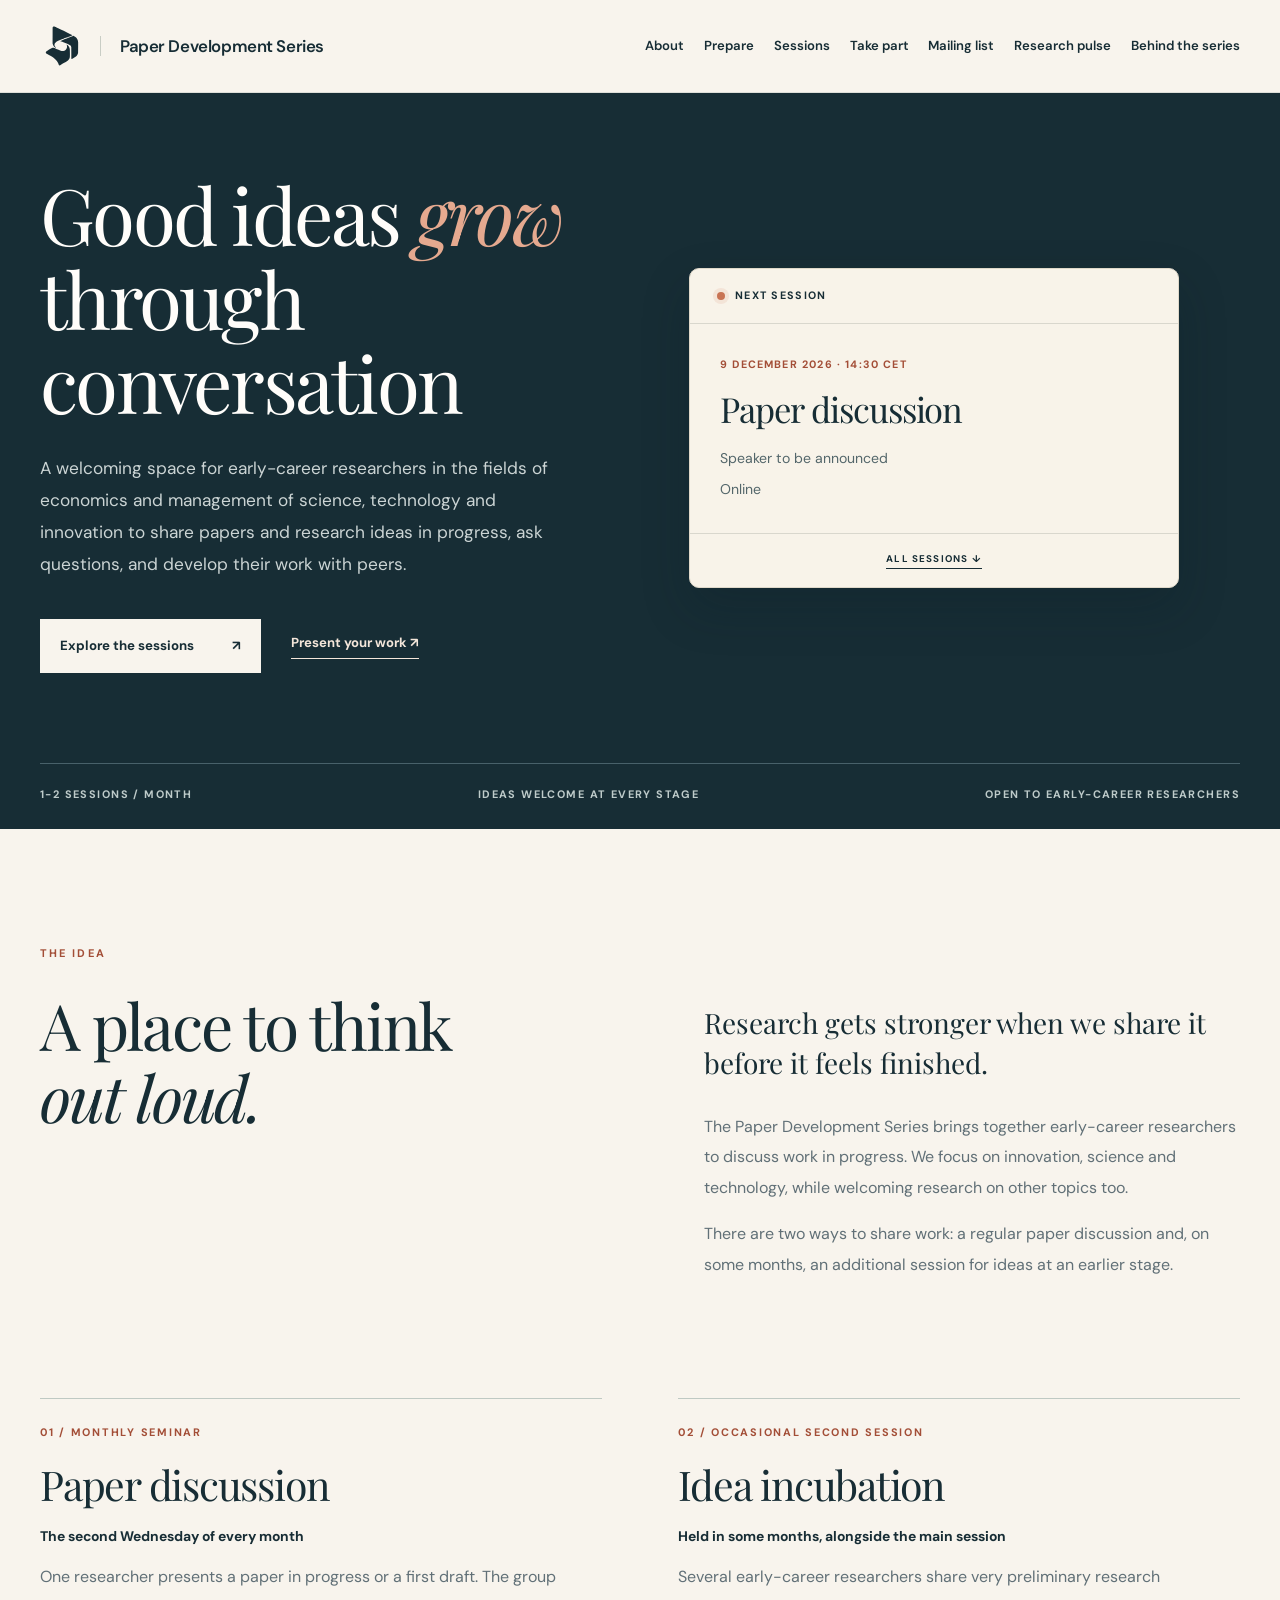
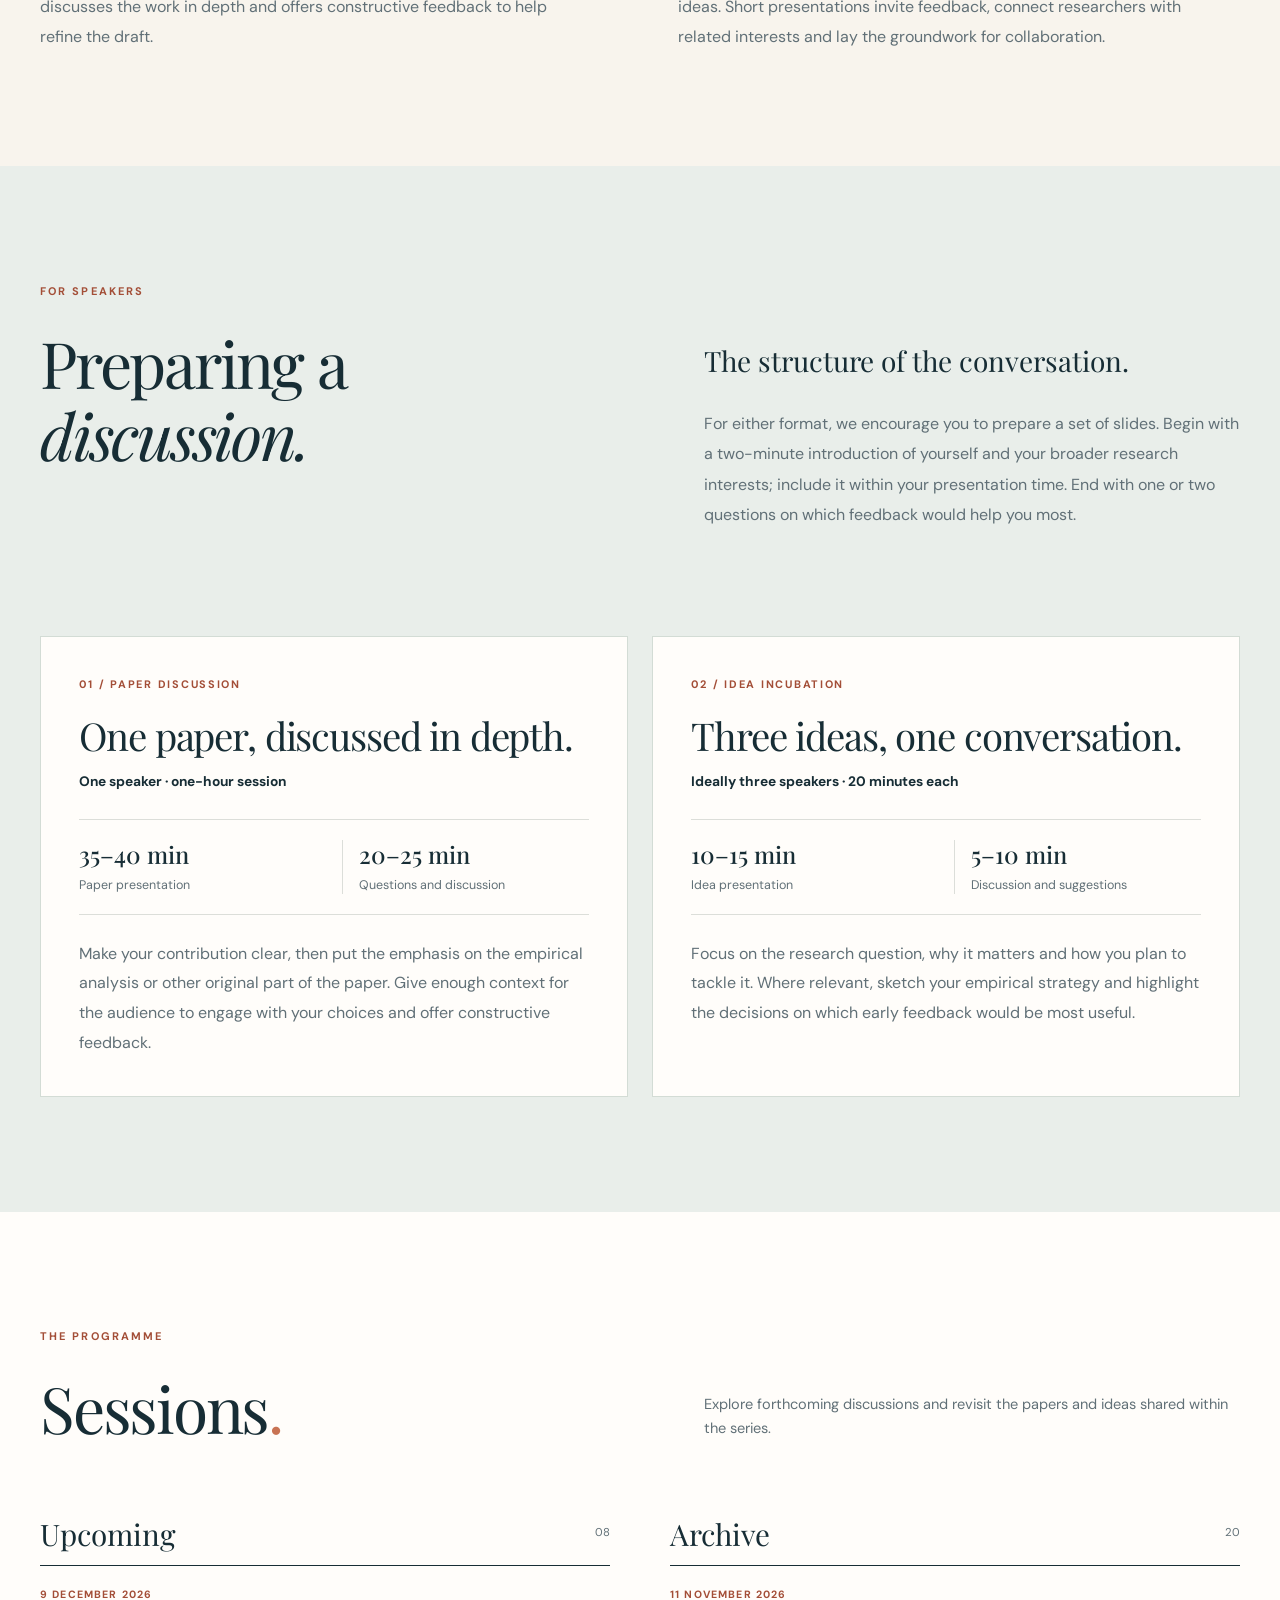
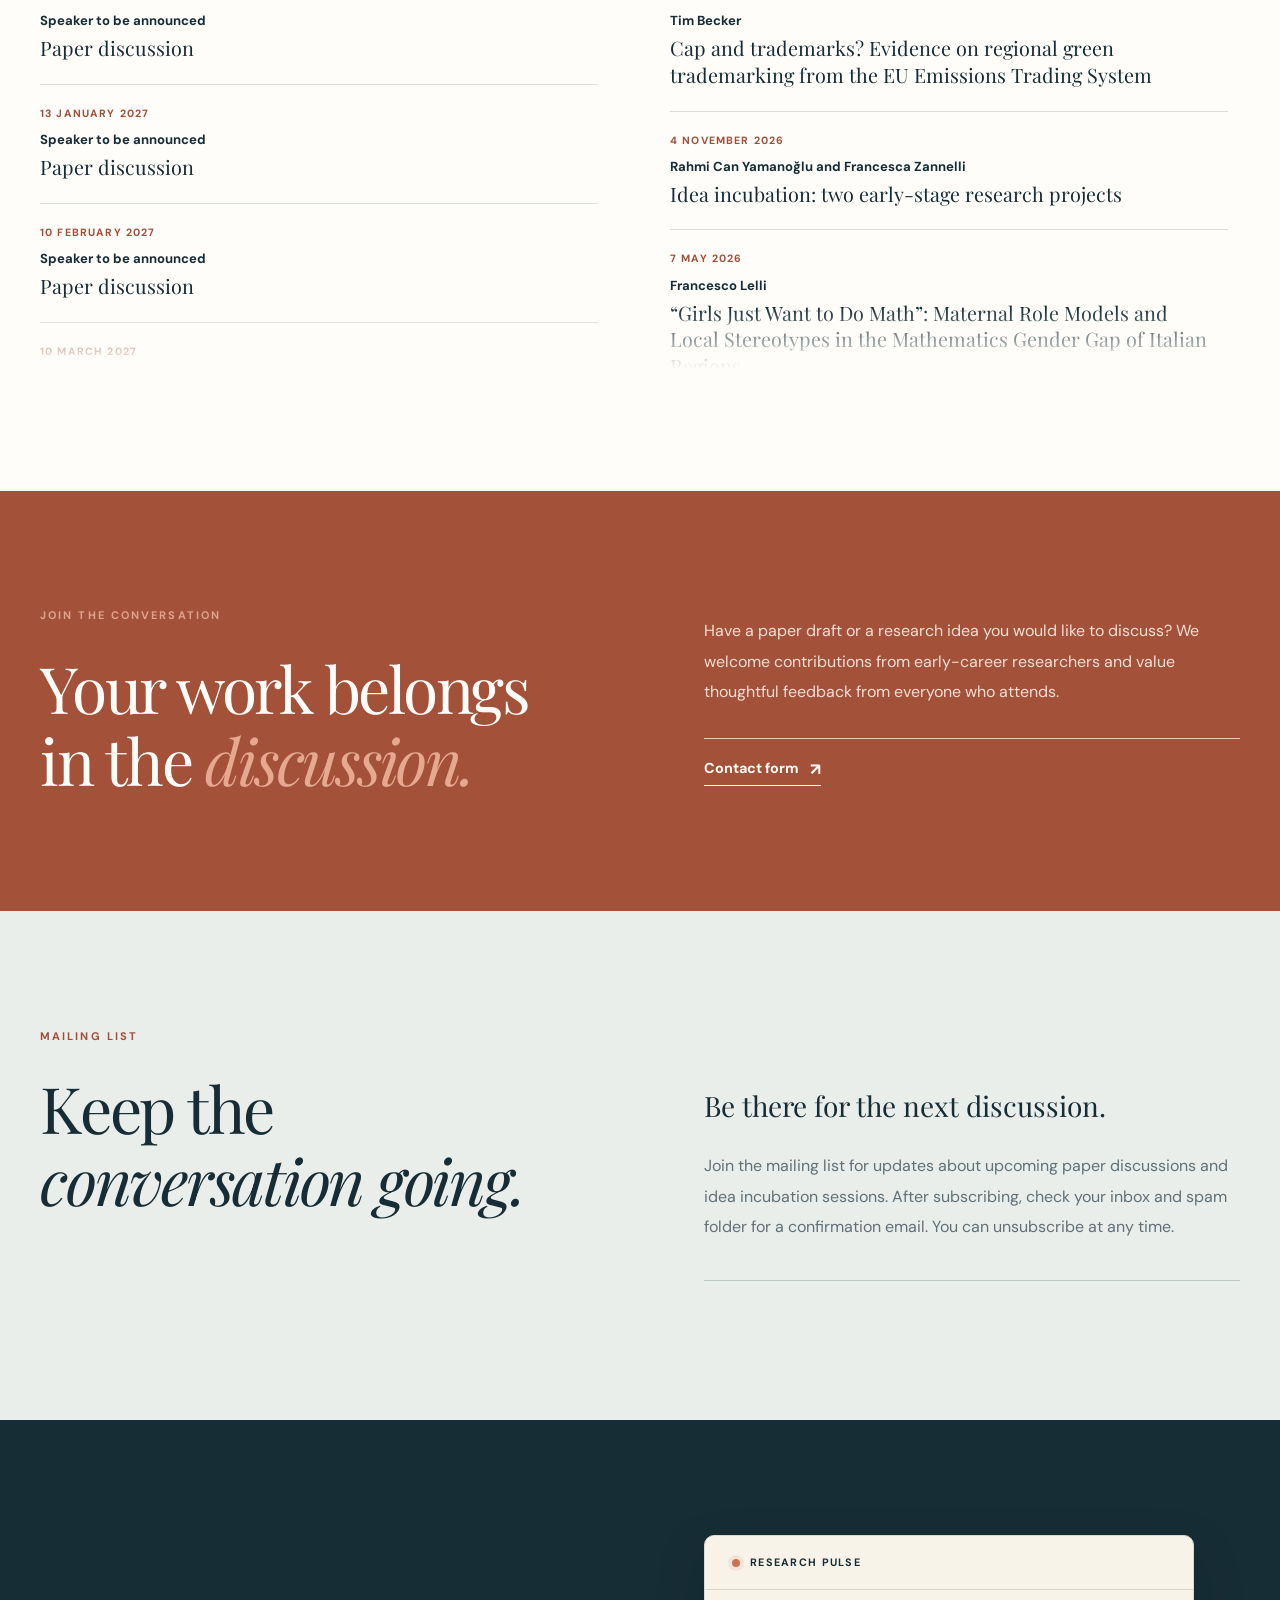
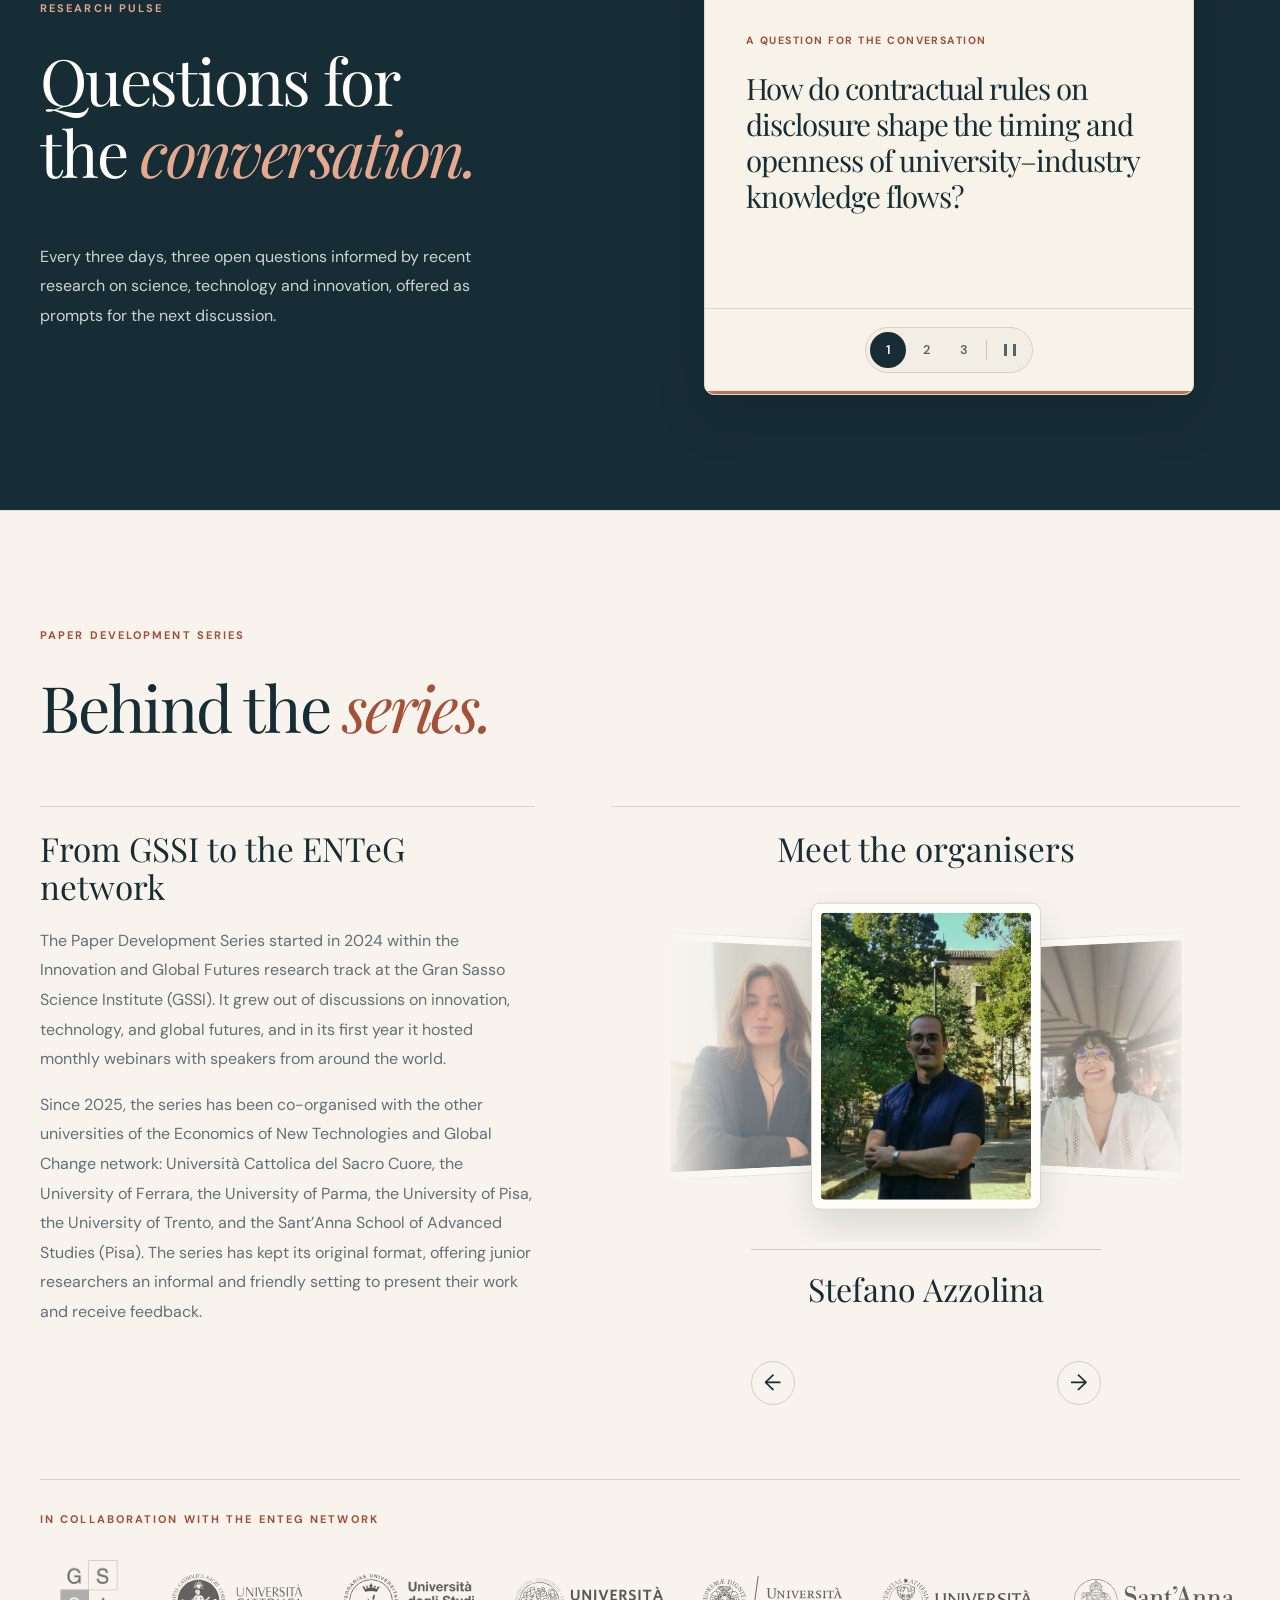
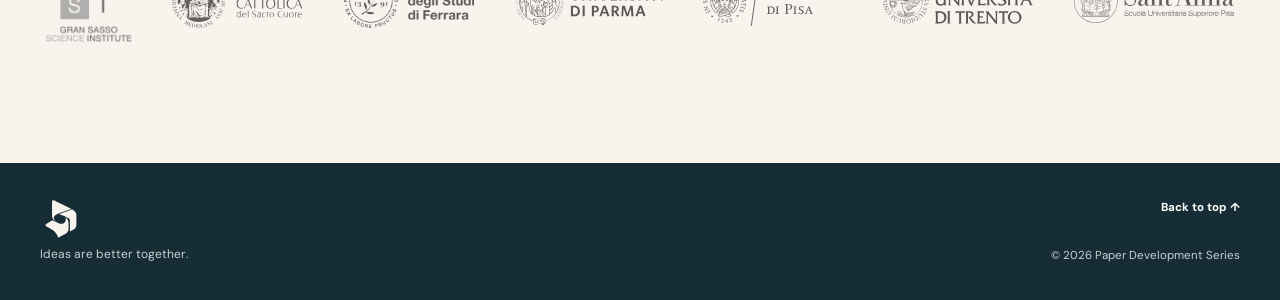
==== index.html @ 27409f14 "Balance the history and organisers columns" ====
<!doctype html>
<html lang="en">
  <head>
    <meta charset="utf-8">
    <meta name="viewport" content="width=device-width, initial-scale=1">
    <meta name="theme-color" content="#172d35">
    <meta name="description" content="Paper Development Series is a space for early-career researchers to share work in progress, exchange ideas, and develop their papers together.">
    <title>Paper Development Series</title>
    <link rel="icon" href="favicon.svg?v=3" type="image/svg+xml">
    <link rel="stylesheet" href="styles.css?v=34">
    <script>
      // Load edited session data fresh, then start the page after the DOM is ready.
      document.addEventListener('DOMContentLoaded', () => {
        const dataScript = document.createElement('script');
        dataScript.src = 'site-data.js?fresh=' + Date.now();
        dataScript.onload = () => {
          const appScript = document.createElement('script');
          appScript.src = 'script.js?v=27';
          document.body.append(appScript);
        };
        document.body.append(dataScript);
      });
    </script>
  </head>
  <body>
    <a class="skip-link" href="#main">Skip to content</a>
    <header class="site-header">
      <div class="shell header-inner">
        <a class="brand" href="#top" aria-label="Paper Development Series, home"><img class="brand-mark" src="brand-mark.svg" alt="" width="44" height="44"><span class="brand-name">Paper Development Series</span></a>
        <button class="menu-toggle" type="button" aria-controls="primary-nav" aria-expanded="false">Menu <span aria-hidden="true">☰</span></button>
        <nav id="primary-nav" class="nav" aria-label="Main navigation">
          <a href="#about">About</a><a href="#prepare">Prepare</a><a href="#sessions">Sessions</a><a href="#participate">Take part</a><a href="#mailing-list">Mailing list</a><a href="#research-pulse">Research pulse</a><a href="#behind-the-series">Behind the series</a>
        </nav>
      </div>
    </header>

    <main id="main">
      <section class="hero" id="top" aria-labelledby="hero-title">
        <div class="shell hero-grid">
          <div class="hero-copy">
            <h1 id="hero-title">Good ideas <em>grow</em> through conversation</h1>
            <p class="hero-lede">A welcoming space for early-career researchers in the fields of economics and management of science, technology and innovation to share papers and research ideas in progress, ask questions, and develop their work with peers.</p>
            <div class="hero-actions"><a class="button button-light" href="#sessions">Explore the sessions <span aria-hidden="true">↗</span></a><a class="text-link light-link" href="#participate">Present your work <span aria-hidden="true">↗</span></a></div>
          </div>
          <aside class="next-card" aria-labelledby="next-card-title">
            <div class="pulse-top"><span class="pulse-dot" aria-hidden="true"></span><span id="next-card-title">Next session</span></div>
            <div class="next-card-body" id="next-session" aria-live="polite"><div class="featured-content"><h3>Next session to be announced</h3><p>We are putting the programme together. Check back soon for the next discussion.</p></div></div>
            <div class="pulse-bottom"><a class="next-card-all" href="#sessions">All sessions <span aria-hidden="true">↓</span></a></div>
          </aside>
        </div>
        <div class="shell hero-foot"><span>1-2 sessions / month</span><span>Ideas welcome at every stage</span><span>Open to early-career researchers</span></div>
      </section>

      <section class="section about-section" id="about" aria-labelledby="about-title">
        <div class="shell">
          <div class="about-grid">
            <div>
              <p class="eyebrow">The idea</p>
              <h2 id="about-title">A place to think<br><em>out loud.</em></h2>
            </div>
            <div class="about-body">
              <p class="lead">Research gets stronger when we share it before it feels finished.</p>
              <p>The Paper Development Series brings together early-career researchers to discuss work in progress. We focus on innovation, science and technology, while welcoming research on other topics too.</p>
              <p>There are two ways to share work: a regular paper discussion and, on some months, an additional session for ideas at an earlier stage.</p>
            </div>
          </div>
          <div class="about-formats" aria-label="Session formats">
            <article class="about-format">
              <span class="about-format-label">01 / Monthly seminar</span>
              <h3>Paper discussion</h3>
              <p class="about-format-schedule">The second Wednesday of every month</p>
              <p>One researcher presents a paper in progress or a first draft. The group discusses the work in depth and offers constructive feedback to help refine the draft.</p>
            </article>
            <article class="about-format">
              <span class="about-format-label">02 / Occasional second session</span>
              <h3>Idea incubation</h3>
              <p class="about-format-schedule">Held in some months, alongside the main session</p>
              <p>Several early-career researchers share very preliminary research ideas. Short presentations invite feedback, connect researchers with related interests and lay the groundwork for collaboration.</p>
            </article>
          </div>
        </div>
      </section>

      <section class="section preparation-section" id="prepare" aria-labelledby="prepare-title">
        <div class="shell">
          <div class="preparation-intro">
            <div>
              <p class="eyebrow">For speakers</p>
              <h2 id="prepare-title">Preparing a<br><em>discussion.</em></h2>
            </div>
            <div class="preparation-copy">
              <p class="lead">The structure of the conversation.</p>
              <p>For either format, we encourage you to prepare a set of slides. Begin with a two-minute introduction of yourself and your broader research interests; include it within your presentation time. End with one or two questions on which feedback would help you most.</p>
            </div>
          </div>
          <div class="preparation-cards">
            <article class="preparation-card">
              <span class="preparation-card-label">01 / Paper discussion</span>
              <h3>One paper, discussed in depth.</h3>
              <p class="preparation-slot">One speaker · one-hour session</p>
              <div class="preparation-timing" aria-label="Paper discussion timing">
                <div><strong>35–40 min</strong><span>Paper presentation</span></div>
                <div><strong>20–25 min</strong><span>Questions and discussion</span></div>
              </div>
              <p>Make your contribution clear, then put the emphasis on the empirical analysis or other original part of the paper. Give enough context for the audience to engage with your choices and offer constructive feedback.</p>
            </article>
            <article class="preparation-card">
              <span class="preparation-card-label">02 / Idea incubation</span>
              <h3>Three ideas, one conversation.</h3>
              <p class="preparation-slot">Ideally three speakers · 20 minutes each</p>
              <div class="preparation-timing" aria-label="Idea incubation timing per speaker">
                <div><strong>10–15 min</strong><span>Idea presentation</span></div>
                <div><strong>5–10 min</strong><span>Discussion and suggestions</span></div>
              </div>
              <p>Focus on the research question, why it matters and how you plan to tackle it. Where relevant, sketch your empirical strategy and highlight the decisions on which early feedback would be most useful.</p>
            </article>
          </div>
        </div>
      </section>

      <section class="section sessions-section" id="sessions" aria-labelledby="sessions-title">
        <div class="shell"><div class="section-heading"><div><p class="eyebrow">The programme</p><h2 id="sessions-title">Sessions<span class="period">.</span></h2></div><p>Explore forthcoming discussions and revisit the papers and ideas shared within the series.</p></div>
          <div class="session-columns">
            <div class="upcoming-panel">
              <div class="list-heading"><h3>Upcoming</h3><span id="upcoming-count" class="count">00</span></div>
              <div class="archive-scroll is-at-end" id="upcoming-scroll"><div id="upcoming-list" class="archive-list"><p class="empty-state">Dates and speakers will appear here as they are confirmed.</p></div></div>
            </div>
            <div class="archive-panel">
              <div class="list-heading"><h3>Archive</h3><span id="past-count" class="count">00</span></div>
              <div class="archive-scroll is-at-end" id="archive-scroll">
                <div id="past-list" class="archive-list"><p class="empty-state">Past sessions will be collected here.</p></div>
              </div>
            </div>
          </div>
        </div>
        <dialog id="session-dialog" class="session-dialog" aria-labelledby="session-dialog-title">
          <div class="session-dialog-top"><span>Paper Development Series / Sessions</span><button id="session-dialog-close" type="button" class="session-dialog-close" aria-label="Close session details">Close <span aria-hidden="true">×</span></button></div>
          <div id="session-dialog-content" class="session-dialog-content"></div>
        </dialog>
      </section>

      <section class="section participate-section" id="participate" aria-labelledby="participate-title"><div class="shell participate-grid"><div><p class="eyebrow light">Join the conversation</p><h2 id="participate-title">Your work belongs<br>in the <em>discussion.</em></h2></div><div><p>Have a paper draft or a research idea you would like to discuss? We welcome contributions from early-career researchers and value thoughtful feedback from everyone who attends.</p><div class="participate-action"><button id="contact-form-open" class="contact-form-trigger" type="button" aria-haspopup="dialog" aria-controls="contact-dialog">Contact form <span aria-hidden="true">↗</span></button></div></div></div></section>

    <dialog id="contact-dialog" class="session-dialog contact-dialog" aria-labelledby="contact-dialog-title">
      <div class="session-dialog-top"><span>Paper Development Series / Get in touch</span><button id="contact-dialog-close" type="button" class="session-dialog-close" aria-label="Close contact form">Close <span aria-hidden="true">×</span></button></div>
      <div class="session-dialog-content">
        <p class="eyebrow">Join the conversation</p>
        <h3 id="contact-dialog-title" class="contact-dialog-title">Tell us about your work.</h3>
        <p class="contact-dialog-intro">Interested in presenting a paper, sharing an early idea, or asking a question? Send us a message.</p>
        <form id="contact-form" action="https://formsubmit.co/info@paperdevelopmentseries.org" method="POST">
          <input type="hidden" name="_subject" value="New Paper Development Series message">
          <input type="hidden" name="_next" value="https://fradalex.github.io/paper-development-series/thanks.html">
          <input type="hidden" name="_url" value="https://fradalex.github.io/paper-development-series/#participate">
          <div class="contact-honey" aria-hidden="true"><label for="contact-website">Leave this field empty</label><input id="contact-website" name="_honey" type="text" tabindex="-1" autocomplete="off"></div>
          <div class="contact-form-grid">
            <div class="contact-field"><label for="contact-name">Your name <span aria-hidden="true">*</span></label><input id="contact-name" name="name" type="text" autocomplete="name" maxlength="120" required></div>
            <div class="contact-field"><label for="contact-email">Your email <span aria-hidden="true">*</span></label><input id="contact-email" name="email" type="email" autocomplete="email" maxlength="254" required></div>
            <div class="contact-field"><label for="contact-affiliation">Affiliation <span class="field-optional">(optional)</span></label><input id="contact-affiliation" name="affiliation" type="text" autocomplete="organization" maxlength="160"></div>
            <div class="contact-field"><label for="contact-topic">I’m writing about <span aria-hidden="true">*</span></label><select id="contact-topic" name="topic" required><option value="" disabled selected>Choose a topic</option><option value="Paper discussion">Paper discussion</option><option value="Idea incubation">Idea incubation</option><option value="General enquiry">General enquiry</option></select></div>
            <div class="contact-field contact-field-wide"><label for="contact-title">Working title <span class="field-optional">(optional)</span></label><input id="contact-title" name="working_title" type="text" maxlength="220"></div>
            <div class="contact-field contact-field-wide"><label for="contact-message">Your message <span aria-hidden="true">*</span></label><textarea id="contact-message" name="message" rows="6" maxlength="6000" placeholder="Tell us what you are working on, what stage it is at, and what kind of feedback you would find useful." required></textarea></div>
          </div>
          <div class="contact-form-bottom"><button class="button contact-submit" type="submit">Send message <span aria-hidden="true">↗</span></button><p>Messages are delivered through <a href="https://formsubmit.co/" target="_blank" rel="noopener noreferrer">FormSubmit</a> to the organisers’ inbox.</p></div>
        </form>
      </div>
    </dialog>

      <section class="section mailing-section" id="mailing-list" aria-labelledby="mailing-title">
        <div class="shell mailing-grid">
          <div>
            <p class="eyebrow">Mailing list</p>
            <h2 id="mailing-title">Keep the<br><em>conversation going.</em></h2>
          </div>
          <div class="mailing-copy">
            <p class="lead">Be there for the next discussion.</p>
            <p>Join the mailing list for updates about upcoming paper discussions and idea incubation sessions. After subscribing, check your inbox and spam folder for a confirmation email. You can unsubscribe at any time.</p>
            <div id="mailing-signup" class="mailing-signup">
              <script>
                // Ask Kit for the current published form on each page load.
                (() => {
                  const formScript = document.createElement('script');
                  formScript.async = true;
                  formScript.dataset.uid = 'c3bc9d14d8';
                  formScript.src = 'https://paper-development-series-2.kit.com/c3bc9d14d8/index.js?fresh=' + Date.now();
                  document.currentScript.parentElement.appendChild(formScript);
                })();
              </script>
            </div>
          </div>
        </div>
      </section>

      <section class="section pulse-section" id="research-pulse" aria-labelledby="pulse-section-title">
        <div class="shell pulse-grid">
          <div>
            <p class="eyebrow light">Research pulse</p>
            <h2 id="pulse-section-title">Questions for<br>the <em>conversation.</em></h2>
            <p class="pulse-intro">Every three days, three open questions informed by recent research on science, technology and innovation, offered as prompts for the next discussion.</p>
          </div>
            <aside class="pulse" aria-labelledby="pulse-title">
            <div class="pulse-top"><span class="pulse-dot" aria-hidden="true"></span><span>Research pulse</span></div>
            <div class="pulse-body"><div id="pulse-page" class="pulse-page">
              <p class="pulse-kicker">A question for the conversation</p>
              <h2 id="pulse-title">What should we discuss next?</h2>
            </div></div>
            <div class="pulse-bottom"><div class="pulse-navigation"><div id="pulse-controls" class="pulse-controls" aria-label="Choose a question"></div><button id="pulse-pause" class="pulse-pause" type="button" aria-label="Pause automatic questions" aria-pressed="false" title="Pause automatic questions"><span class="pulse-pause-icon" aria-hidden="true"></span></button></div></div>
            <div class="pulse-progress" aria-hidden="true"><span id="pulse-progress-bar"></span></div>
          </aside>
        </div>
      </section>



      <section class="section behind-section" id="behind-the-series" aria-labelledby="behind-title">
        <div class="shell">
          <header class="behind-heading">
            <p class="eyebrow">Paper Development Series</p>
            <h2 id="behind-title">Behind the <em>series.</em></h2>
          </header>
          <div class="behind-grid">
            <div class="behind-story" id="history">
              <h3>From GSSI to the ENTeG network</h3>
              <p>The Paper Development Series started in 2024 within the Innovation and Global Futures research track at the Gran Sasso Science Institute (GSSI). It grew out of discussions on innovation, technology, and global futures, and in its first year it hosted monthly webinars with speakers from around the world.</p>
              <p>Since 2025, the series has been co-organised with the other universities of the Economics of New Technologies and Global Change network: Università Cattolica del Sacro Cuore, the University of Ferrara, the University of Parma, the University of Pisa, the University of Trento, and the Sant’Anna School of Advanced Studies (Pisa). The series has kept its original format, offering junior researchers an informal and friendly setting to present their work and receive feedback.</p>
            </div>
            <div class="behind-people" id="organisers">
              <h3>Meet the organisers</h3>
          <div class="organiser-carousel" aria-label="Meet the organisers">
            <div id="organiser-stage" class="organiser-stage" aria-hidden="true"></div>
            <div class="organiser-caption">
              <button id="organiser-name" class="organiser-name-button" type="button" aria-haspopup="dialog" aria-controls="organiser-dialog"></button>
            </div>
            <div class="organiser-controls">
              <button id="organiser-prev" class="organiser-arrow" type="button" aria-label="Previous organiser"><span aria-hidden="true">←</span></button>
              <button id="organiser-next" class="organiser-arrow" type="button" aria-label="Next organiser"><span aria-hidden="true">→</span></button>
            </div>
          </div>
            </div>
          </div>
        </div>
        <div class="shell partners" aria-labelledby="partners-title">
          <p class="eyebrow" id="partners-title">In collaboration with the ENTeG network</p>
          <ul class="partner-logos">
            <li><a href="https://www.gssi.it/" target="_blank" rel="noopener noreferrer" title="Gran Sasso Science Institute"><img src="logos/gssi.png" style="--h:81.5px" alt="Gran Sasso Science Institute" loading="lazy"></a></li>
            <li><a href="https://www.unicatt.it/" target="_blank" rel="noopener noreferrer" title="Università Cattolica del Sacro Cuore"><img src="logos/unicatt.svg" style="--h:53.4px" alt="Università Cattolica del Sacro Cuore" loading="lazy"></a></li>
            <li><a href="https://www.unife.it/" target="_blank" rel="noopener noreferrer" title="University of Ferrara"><img src="logos/unife.png" style="--h:53.9px" alt="University of Ferrara" loading="lazy"></a></li>
            <li><a href="https://www.unipr.it/" target="_blank" rel="noopener noreferrer" title="University of Parma"><img src="logos/unipr.svg" style="--h:47.2px" alt="University of Parma" loading="lazy"></a></li>
            <li><a href="https://www.unipi.it/" target="_blank" rel="noopener noreferrer" title="University of Pisa"><img src="logos/unipi.svg" style="--h:50.5px" alt="University of Pisa" loading="lazy"></a></li>
            <li><a href="https://www.unitn.it/" target="_blank" rel="noopener noreferrer" title="University of Trento"><img src="logos/unitn.svg" style="--h:46.6px" alt="University of Trento" loading="lazy"></a></li>
            <li><a href="https://www.santannapisa.it/" target="_blank" rel="noopener noreferrer" title="Sant’Anna School of Advanced Studies"><img src="logos/santanna.svg" style="--h:43.6px" alt="Sant’Anna School of Advanced Studies" loading="lazy"></a></li>
          </ul>
        </div>
        <dialog id="organiser-dialog" class="session-dialog organiser-dialog" aria-labelledby="organiser-dialog-title">
          <div class="session-dialog-top"><span>Paper Development Series / Organisers</span><button id="organiser-dialog-close" class="session-dialog-close" type="button" aria-label="Close organiser bio">Close <span aria-hidden="true">×</span></button></div>
          <div id="organiser-dialog-content" class="session-dialog-content organiser-dialog-content"></div>
        </dialog>
      </section>
    </main>
    <footer class="footer"><div class="shell footer-inner"><div><img class="footer-logo-mark" src="footer-mark.svg" alt="Paper Development Series" width="42" height="42"><p>Ideas are better together.</p></div><div><a href="#top">Back to top ↑</a><span>© <span id="year"></span> Paper Development Series</span></div></div></footer>
  </body>
</html>
---- styles.css ----
@import url('https://fonts.googleapis.com/css2?family=DM+Sans:wght@400;500;600;700&family=Playfair+Display:ital,wght@0,400;0,500;0,600;1,400;1,500&display=swap');
:root{--ink:#172d35;--muted:#617077;--cream:#f8f4ed;--paper:#fffdfa;--line:#dcded9;--accent:#c87353;--serif:'Playfair Display',Georgia,serif;--sans:'DM Sans',Arial,sans-serif}
*{box-sizing:border-box}html{scroll-behavior:smooth}body{margin:0;background:var(--cream);color:var(--ink);font-family:var(--sans);font-size:16px;line-height:1.65}a{color:inherit}button{font:inherit}h1,h2,h3,h4,p{margin-top:0}h1,h2,h3,h4{line-height:1.13}h1,h2{font-family:var(--serif);font-weight:400;letter-spacing:-.035em}h2{font-size:clamp(2.9rem,5vw,5rem)}em{font-weight:400}.shell{width:min(100% - 64px,1200px);margin-inline:auto}.section{padding:clamp(80px,9vw,136px) 0}.eyebrow{text-transform:uppercase;letter-spacing:.19em;font-weight:700;font-size:.69rem;color:#a34e37;margin-bottom:27px}.eyebrow.light{color:#e0a38b}.period{color:var(--accent)}.skip-link{position:absolute;top:-100px;left:16px;padding:10px 15px;background:white;z-index:20}.skip-link:focus{top:12px}:focus-visible{outline:3px solid var(--accent);outline-offset:4px}
.site-header{position:relative;z-index:10;background:var(--cream);border-bottom:1px solid #dedfd9}.header-inner{height:92px;display:flex;align-items:center;justify-content:space-between}.brand{display:flex;align-items:center;gap:16px;text-decoration:none}.brand-mark{font-family:var(--serif);font-size:1.45rem;letter-spacing:-.08em;white-space:nowrap}.brand-mark span{color:var(--accent)}.brand-name{font-size:.72rem;text-transform:uppercase;line-height:1.25;letter-spacing:.09em;font-weight:700;border-left:1px solid #c4cdc9;padding-left:16px}.nav{display:flex;align-items:center;gap:36px}.nav a{text-decoration:none;font-size:.82rem;font-weight:600;transition:color .2s}.nav a:hover,.footer a:hover{color:var(--accent)}.menu-toggle{display:none}
.hero{background:var(--ink);color:var(--paper);overflow:hidden}.hero-grid{display:grid;grid-template-columns:minmax(0,1.05fr) minmax(360px,.95fr);align-items:center;gap:40px;min-height:650px}.hero-copy{padding:80px 0 90px;position:relative;z-index:2}h1{font-size:clamp(3.65rem,6.1vw,6.7rem);line-height:1.075;max-width:760px;margin-bottom:28px}h1 em,.participate-section em{color:#e5a98f}.hero-lede{font-size:1.08rem;color:#cbd4d4;max-width:540px;line-height:1.85}.hero-actions{display:flex;align-items:center;flex-wrap:wrap;gap:30px;margin-top:38px}.button{display:inline-flex;align-items:center;justify-content:space-between;gap:38px;padding:15px 20px;text-decoration:none;font-size:.83rem;font-weight:700;min-height:54px;transition:transform .2s,background .2s}.button:hover{transform:translateY(-3px)}.button-light{background:var(--cream);color:var(--ink)}.button-light:hover{background:#fff}.text-link{font-size:.82rem;font-weight:700;text-decoration:none;border-bottom:1px solid currentColor;padding-bottom:4px}.light-link{color:#f4e6da}.hero-art{height:540px;position:relative;display:grid;place-items:center}.paper{position:absolute;background:#f6f0e6;box-shadow:0 24px 80px #081b2380}.paper-back{height:380px;width:310px;transform:translate(62px,10px) rotate(12deg);background:#c57e60;padding:42px}.paper-back span{display:block;height:1px;background:#f9d1bb90;margin-bottom:33px}.paper-front{height:418px;width:330px;transform:translate(-22px,-4px) rotate(-8deg);padding:38px 36px;color:var(--ink);display:flex;flex-direction:column}.paper-kicker{font-size:.53rem;letter-spacing:.17em;font-weight:700;color:var(--accent)}.paper-title{font-family:var(--serif);font-size:2.6rem;line-height:1.12;letter-spacing:-.045em;margin-top:57px}.paper-rule{height:2px;background:var(--accent);width:58px;margin-top:30px}.paper-lines{margin-top:32px}.paper-lines span{display:block;height:1px;background:#bfc8c4;margin:15px 0}.paper-lines span:nth-child(2){width:85%}.paper-lines span:nth-child(3){width:60%}.paper-seal{margin-top:auto;font-size:.7rem;letter-spacing:.1em;font-weight:700;display:flex;justify-content:space-between}.paper-seal span{font-size:1.2rem}.orbit{border:1px solid #557078;position:absolute;border-radius:50%;pointer-events:none}.orbit-one{width:470px;height:470px}.orbit-two{width:590px;height:590px;opacity:.4}.hero-foot{border-top:1px solid #48616a;display:flex;justify-content:space-between;gap:20px;padding:22px 0 25px;color:#becbca;font-size:.68rem;font-weight:700;text-transform:uppercase;letter-spacing:.13em}
.about-section{background:var(--cream)}.about-grid,.organisers-grid{display:grid;grid-template-columns:1fr 1fr;gap:clamp(55px,10vw,150px)}.about-grid h2,.organisers-grid h2{margin-bottom:0}.about-body{padding-top:59px}.about-body>p:not(.lead),.organisers-grid>div:last-child>p{max-width:590px;color:var(--muted);line-height:1.9}.lead{font-family:var(--serif);font-size:1.75rem;line-height:1.45;max-width:590px}.about-formats{display:grid;grid-template-columns:repeat(2,minmax(0,1fr));gap:clamp(30px,6vw,80px);margin-top:clamp(68px,8vw,110px)}.about-format{border-top:1px solid #bfc9c3;padding-top:25px}.about-format-label{display:block;color:#a34e37;text-transform:uppercase;letter-spacing:.16em;font-size:.68rem;font-weight:700}.about-format h3{font-family:var(--serif);font-size:clamp(2rem,3.2vw,2.75rem);font-weight:400;line-height:1.2;letter-spacing:-.03em;margin:18px 0 16px}.about-format-schedule{font-size:.87rem;font-weight:700;margin-bottom:14px}.about-format>p:last-child{color:var(--muted);line-height:1.85;max-width:520px;margin-bottom:0}
.preparation-section{background:#e9eeea}.preparation-intro{display:grid;grid-template-columns:1fr 1fr;gap:clamp(55px,10vw,150px)}.preparation-intro h2{margin-bottom:0}.preparation-copy{padding-top:59px}.preparation-copy>p:not(.lead){max-width:590px;color:var(--muted);line-height:1.9}.preparation-cards{display:grid;grid-template-columns:repeat(2,minmax(0,1fr));gap:24px;margin-top:clamp(58px,7vw,96px)}.preparation-card{background:var(--paper);border:1px solid #d3dcd5;padding:clamp(26px,3vw,40px)}.preparation-card-label{display:block;color:#a34e37;text-transform:uppercase;letter-spacing:.16em;font-size:.68rem;font-weight:700}.preparation-card h3{font-family:var(--serif);font-size:clamp(1.9rem,3vw,2.6rem);font-weight:400;line-height:1.2;letter-spacing:-.03em;margin:18px 0 12px}.preparation-slot{font-size:.86rem;font-weight:700;margin-bottom:0}.preparation-timing{display:grid;grid-template-columns:repeat(2,minmax(0,1fr));gap:16px;margin:27px 0 24px;padding:20px 0;border-top:1px solid var(--line);border-bottom:1px solid var(--line)}.preparation-timing>div+div{border-left:1px solid var(--line);padding-left:16px}.preparation-timing strong{display:block;font-family:var(--serif);font-size:1.48rem;font-weight:500;line-height:1.2;margin-bottom:7px}.preparation-timing span{display:block;color:var(--muted);font-size:.78rem;line-height:1.45}.preparation-card>p:last-child{color:var(--muted);line-height:1.85;margin-bottom:0}
@media(max-width:900px){.preparation-intro{gap:50px}.preparation-cards{gap:16px}.preparation-card{padding:26px}}
@media(max-width:680px){.preparation-intro,.preparation-cards{grid-template-columns:1fr}.preparation-intro{gap:25px}.preparation-copy{padding-top:0}.preparation-cards{gap:22px;margin-top:55px}}
.sessions-section{background:var(--paper)}.section-heading{display:grid;grid-template-columns:1fr 1fr;align-items:end;gap:clamp(55px,10vw,150px);margin-bottom:48px}.section-heading h2{margin:0}.section-heading>p{color:var(--muted);max-width:590px;font-size:.91rem;margin-bottom:4px}.featured{display:grid;grid-template-columns:220px 1fr;gap:35px;background:#e6ecea;padding:36px 42px;min-height:190px;align-items:center;border-left:4px solid var(--accent)}.featured-label{text-transform:uppercase;letter-spacing:.15em;font-size:.67rem;font-weight:700;align-self:start;margin-top:8px}.live-dot{display:inline-block;width:7px;height:7px;background:var(--accent);border-radius:50%;margin-right:10px}.featured h3{font-family:var(--serif);font-size:clamp(1.8rem,3vw,2.65rem);font-weight:400;letter-spacing:-.025em;margin:0 0 10px}.featured p{color:#56696c;font-size:.87rem;margin:0}.featured .featured-date{color:#a34e37;text-transform:uppercase;letter-spacing:.11em;font-weight:700;font-size:.67rem;margin-bottom:12px}.featured .featured-location{margin-top:6px}.featured-link{display:inline-block;margin-top:16px;font-size:.8rem;font-weight:700}.session-columns{display:grid;grid-template-columns:repeat(2,minmax(0,1fr));gap:60px;margin-top:72px}.list-heading{display:flex;align-items:center;justify-content:space-between;border-bottom:1px solid var(--ink);padding-bottom:15px}.list-heading h3{font-family:var(--serif);font-size:1.85rem;font-weight:400;margin:0}.count{font-size:.71rem;color:var(--muted)}.empty-state{padding:32px 0;color:var(--muted);font-size:.86rem}.session-card{padding:25px 0;border-bottom:1px solid var(--line)}.session-date{text-transform:uppercase;letter-spacing:.1em;font-size:.68rem;font-weight:700;color:#a34e37}.session-time{margin-left:12px;color:var(--muted)}.session-body h4{font-family:var(--serif);font-size:1.5rem;font-weight:400;margin:10px 0 6px}.session-speaker{font-size:.81rem;font-weight:700;margin-bottom:8px}.session-description,.session-location{font-size:.81rem;color:var(--muted);margin-bottom:8px}.session-link{font-size:.78rem;font-weight:700;text-decoration:none;border-bottom:1px solid;margin-top:8px;display:inline-block}
.archive-panel,.upcoming-panel{min-width:0}.archive-panel,.upcoming-panel{width:100%}.archive-scroll{position:relative}.archive-scroll::after{content:"";position:absolute;left:0;right:0;bottom:0;height:68px;pointer-events:none;background:linear-gradient(to bottom,transparent,var(--paper) 90%);transition:opacity .2s}.archive-scroll.is-at-end::after{opacity:0}.archive-list{max-height:410px;overflow-y:auto;overscroll-behavior:contain;scrollbar-width:thin;scrollbar-color:#b9c6c0 transparent;padding-right:12px}.archive-row{display:block;width:100%;padding:20px 8px 22px 0;border:0;border-bottom:1px solid var(--line);background:transparent;color:var(--ink);text-align:left;cursor:pointer;transition:background .2s}.archive-row:hover{background:#f7f3eb}.archive-row:focus-visible{outline:2px solid var(--accent);outline-offset:-2px}.archive-row-date{display:block;text-transform:uppercase;letter-spacing:.11em;font-size:.66rem;font-weight:700;color:#a34e37;margin-bottom:7px}.archive-row-speaker{display:block;font-size:.82rem;font-weight:700;margin-bottom:3px}.archive-row-title{display:block;font-family:var(--serif);font-size:1.24rem;line-height:1.35;overflow-wrap:anywhere}
.session-dialog{width:min(720px,calc(100% - 30px));max-height:min(88vh,900px);padding:0;overflow-y:auto;border:1px solid #d4ddd5;border-radius:6px;background:var(--paper);color:var(--ink);box-shadow:0 30px 90px #081b2380}.session-dialog::backdrop{background:#142c34b8;backdrop-filter:blur(3px)}.session-dialog-top{position:sticky;top:0;z-index:2;display:flex;align-items:center;justify-content:space-between;gap:20px;padding:16px clamp(24px,5vw,50px);border-bottom:1px solid var(--line);background:var(--paper);color:#617077;font-size:.64rem;font-weight:700;letter-spacing:.12em;text-transform:uppercase}.session-dialog-close{border:0;background:transparent;color:var(--ink);font:inherit;font-size:.72rem;font-weight:700;letter-spacing:.02em;text-transform:none;cursor:pointer;white-space:nowrap}.session-dialog-close span{font-size:1.45rem;font-weight:400;vertical-align:middle;margin-left:5px}.session-dialog-close:hover{color:#a34e37}.session-dialog-content{padding:clamp(28px,5vw,52px)}.session-dialog-date{color:#a34e37;font-size:.7rem;font-weight:700;letter-spacing:.12em;text-transform:uppercase;margin-bottom:17px}.session-dialog-title{font-family:var(--serif);font-size:clamp(2rem,3.5vw,2.75rem);font-weight:400;line-height:1.25;letter-spacing:-.03em;margin-bottom:22px}.session-dialog-speaker{font-size:.94rem;font-weight:700;margin-bottom:2px}.session-dialog-affiliation,.session-dialog-coauthors{color:var(--muted);font-size:.85rem;line-height:1.65;margin-bottom:6px}.session-dialog-subheading{font-size:.7rem;text-transform:uppercase;letter-spacing:.15em;color:#a34e37;margin:32px 0 12px}.session-dialog-abstract{color:#45585d;line-height:1.85;font-size:.92rem;white-space:pre-line}.session-dialog-location{font-size:.82rem;color:var(--muted);margin-top:18px}
@media(max-width:680px){.archive-list{max-height:360px}.session-dialog-top{padding:14px 24px}.session-dialog-title{font-size:1.9rem}}
.participate-section{background:#a35139;color:var(--paper)}.participate-grid{display:grid;grid-template-columns:1fr 1fr;gap:clamp(55px,10vw,150px);align-items:center}.participate-grid h2{margin-bottom:0}.participate-grid>div:last-child p{line-height:1.9;color:#f5dfd4}.participate-action{margin-top:30px;border-top:1px solid #eccab9}.organisers-section{background:var(--cream);min-height:calc(100vh - 120px)}.organisers-grid>div:last-child{padding-top:58px}.organiser-list{display:flex;flex-wrap:wrap;gap:10px;margin-top:24px}.organiser-name{border:1px solid #bac7c2;padding:9px 14px;font-size:.78rem}.contact-link{display:inline-block;margin-top:24px;font-size:.84rem;font-weight:700;text-decoration:none;border-bottom:1px solid}.footer{background:var(--ink);color:#c7d2d1;padding:35px 0}.footer-inner,.footer-inner>div:last-child{display:flex;justify-content:space-between;gap:20px}.footer-inner>div:last-child{align-items:end;flex-direction:column;font-size:.72rem}.footer-logo{color:#fff;font-family:var(--serif);font-size:1.4rem}.footer p{margin:5px 0 0;font-size:.75rem}.footer a{text-decoration:none;color:#fff;font-weight:700}
@media(max-width:900px){.shell{width:min(100% - 40px,1200px)}.hero-grid{grid-template-columns:1fr .65fr;min-height:570px;gap:5px}.hero-art{transform:scale(.72);transform-origin:center}.hero-foot span:last-child{display:none}.about-grid,.organisers-grid{gap:50px}.session-columns{gap:36px}.participate-grid{gap:45px}}
@media(max-width:680px){.header-inner{height:74px}.brand-mark{font-size:1.25rem}.brand-name{font-size:.61rem}.menu-toggle{display:flex;align-items:center;gap:10px;background:none;border:0;padding:10px 0;font-size:.78rem;font-weight:700;color:var(--ink);cursor:pointer}.menu-toggle span{font-size:1.15rem}.nav{display:none;position:absolute;top:74px;left:0;right:0;background:var(--cream);border-bottom:1px solid var(--line);padding:15px 20px 25px;flex-direction:column;align-items:stretch;gap:0}.nav.is-open{display:flex}.nav a{padding:11px 0}.hero-grid{display:block;min-height:0}.hero-copy{padding:75px 0 35px}h1{font-size:clamp(3.25rem,11vw,5rem)}.hero-lede{font-size:.98rem}.hero-art{height:330px;transform:scale(.64);transform-origin:center top;margin-bottom:-70px}.hero-foot{font-size:.56rem;padding:17px 0;line-height:1.5}.hero-foot span:last-child{display:none}.about-grid,.organisers-grid,.participate-grid,.session-columns{grid-template-columns:1fr;gap:25px}.about-body,.organisers-grid>div:last-child{padding-top:0}.section-heading{display:block}.section-heading>p{margin:16px 0 0}.featured{grid-template-columns:1fr;padding:26px;gap:12px}.featured-label{margin:0}.session-columns{margin-top:50px;gap:35px}.organisers-grid h2,.participate-grid h2{max-width:600px}.footer-inner{align-items:start}.footer-inner>div:last-child{text-align:right}.section{padding:78px 0}}
@media(max-width:390px){.shell{width:min(100% - 32px,1200px)}.hero-actions{gap:18px}.hero-art{transform:scale(.55);margin-bottom:-100px}h1{font-size:3rem}}
@media(prefers-reduced-motion:reduce){html{scroll-behavior:auto}.button,.nav a{transition:none}}

/* Single-line header identity. */
.brand-mark{display:block;width:44px;height:44px;flex:none}
.brand-name{font-family:var(--sans);font-size:1.05rem;font-weight:600;line-height:1.25;letter-spacing:-.025em;text-transform:none;white-space:nowrap;border-left:1px solid #c9cdc5;padding-left:19px}
@media(max-width:1000px){
  .menu-toggle{display:flex;align-items:center;gap:10px;background:none;border:0;padding:10px 0;font-size:.78rem;font-weight:700;color:var(--ink);cursor:pointer}
  .nav{display:none;position:absolute;top:92px;left:0;right:0;background:var(--cream);border-bottom:1px solid var(--line);padding:15px 20px 25px;flex-direction:column;align-items:stretch;gap:0}
  .nav.is-open{display:flex}
  .nav a{padding:11px 0}
}
@media(max-width:680px){
  .brand{gap:12px}
  .brand-mark{width:38px;height:38px}
  .brand-name{font-size:.96rem;padding-left:13px}
  .nav{top:74px}
}
@media(max-width:390px){
  .brand{gap:8px}
  .brand-mark{width:30px;height:30px}
  .brand-name{font-size:.82rem;letter-spacing:-.035em;padding-left:9px}
  .menu-toggle{gap:4px;font-size:.68rem}
}
@media(max-width:350px){.menu-toggle{font-size:0;gap:0}.menu-toggle span{font-size:1.25rem}}

/* Footer emblem matches the header symbol. */
.footer-logo-mark{display:block;width:42px;height:42px}
@media(max-width:680px){.footer-inner{flex-direction:column;gap:26px}.footer-inner>div:last-child{align-items:start;text-align:left}}

/* A live editorial card generated once per week, with linked research behind each prompt. */
.pulse{width:100%;max-width:490px;margin:55px auto 55px 0;background:#f8f3e9;color:var(--ink);border:1px solid #dfd8c9;box-shadow:0 20px 48px #081b2338;min-height:425px;display:flex;flex-direction:column;border-radius:10px;overflow:hidden}
.pulse-top,.pulse-bottom{display:flex;align-items:center;gap:10px;padding:18px 27px;font-size:.67rem;text-transform:uppercase;letter-spacing:.12em;font-weight:700}
.pulse-top{border-bottom:1px solid #d9d7cd}
.pulse-dot{width:8px;height:8px;border-radius:50%;background:var(--accent);box-shadow:0 0 0 4px #c873531f}
.pulse-body{padding:31px 30px 24px;flex:1}.pulse-kicker{color:#9d503b;font-size:.66rem;text-transform:uppercase;letter-spacing:.14em;font-weight:700;margin-bottom:20px}
.pulse h2{font-size:clamp(1.75rem,2.6vw,2.65rem);line-height:1.2;margin-bottom:16px;letter-spacing:-.035em}.pulse-context{font-size:.85rem;color:#53666a;line-height:1.7;margin-bottom:20px}
.pulse-sources{display:flex;flex-wrap:wrap;gap:9px}.pulse-sources a{font-size:.68rem;font-weight:700;color:#984b34;text-decoration:none;border-bottom:1px solid currentColor}.pulse-sources a:hover{text-decoration:underline}
.pulse-bottom{border-top:1px solid #d9d7cd;justify-content:center;margin-top:auto;color:#53666a;font-size:.61rem;line-height:1.4}.pulse-controls{display:flex;gap:2px}.pulse-controls button{display:grid;place-items:center;background:transparent;border:0;border-radius:50%;color:#53666a;width:36px;height:36px;cursor:pointer;font-family:inherit;font-size:.79rem;font-weight:600;transition:background .2s,color .2s}.pulse-controls button[aria-pressed="true"]{background:var(--ink);color:#fff}.pulse-controls button:hover:not([aria-pressed="true"]){background:#e8e1d3;color:var(--ink)}.pulse-controls button:focus-visible,.pulse-pause:focus-visible{outline:2px solid var(--accent);outline-offset:2px}
@media(max-width:900px){.hero-grid{grid-template-columns:minmax(0,1fr) minmax(320px,.85fr);gap:25px}.pulse{margin-right:20px}}
@media(max-width:680px){.pulse{margin:10px 14px 65px 0;max-width:calc(100% - 18px);min-height:360px}.pulse-body{padding:26px 22px}.pulse-top,.pulse-bottom{padding:16px 22px}.pulse h2{font-size:2.15rem}}

/* Two overlapping question sheets crossfade without moving the card. */
.pulse{min-height:425px}
.pulse-body{position:relative;display:flex;overflow:hidden;padding:18px 16px 12px;min-height:310px}
.pulse-page{position:relative;flex:1;padding:31px 20px 23px 25px;display:flex;flex-direction:column;background:#f8f3e9}
.pulse-page.is-incoming{position:absolute;inset:18px 16px 12px;z-index:1}
.pulse-page.is-fading-out{animation:pulse-fade-out .82s ease-in-out both}
.pulse-page.is-fading-in{animation:pulse-fade-in .82s ease-in-out both}
@keyframes pulse-fade-out{0%{opacity:1;transform:translateY(0)}100%{opacity:0;transform:translateY(-7px)}}
@keyframes pulse-fade-in{0%{opacity:0;transform:translateY(7px)}100%{opacity:1;transform:translateY(0)}}
.pulse h2{font-size:clamp(1.85rem,2.7vw,2.7rem);line-height:1.23;max-width:410px;margin-bottom:20px}
.pulse-navigation{display:inline-flex;align-items:center;padding:4px;border:1px solid #d9d0c1;border-radius:999px;background:#f3eee4}.pulse-pause{position:relative;display:grid;place-items:center;background:transparent;border:0;border-radius:50%;color:#53666a;width:36px;height:36px;margin-left:10px;cursor:pointer;transition:background .2s,color .2s}.pulse-pause::before{content:"";position:absolute;left:-6px;top:8px;bottom:8px;border-left:1px solid #d0c6b6}.pulse-pause:hover{background:#e8e1d3;color:var(--ink)}.pulse-pause-icon{width:12px;height:12px;background:linear-gradient(to right,currentColor 0 3px,transparent 3px 9px,currentColor 9px 12px)}.pulse-pause[aria-pressed="true"] .pulse-pause-icon{width:0;height:0;background:none;border-top:6px solid transparent;border-bottom:6px solid transparent;border-left:10px solid currentColor}
.pulse-progress{height:3px;background:#e4d9c8}.pulse-progress span{display:block;width:100%;height:100%;background:#bd7156;transform-origin:left center;transform:scaleX(0)}
.pulse-progress span.is-running{animation:pulse-progress 12s linear forwards}
@keyframes pulse-progress{from{transform:scaleX(0)}to{transform:scaleX(1)}}
.pulse.is-paused .pulse-progress span{animation-play-state:paused}
@media(max-width:680px){.pulse-body{min-height:290px;padding:12px}.pulse-page{padding:26px 14px 18px 21px}.pulse-page.is-incoming{inset:12px}.pulse h2{font-size:2.1rem}.pulse-bottom{gap:10px}}
@media(prefers-reduced-motion:reduce){.pulse-page.is-fading-out,.pulse-page.is-fading-in{animation:none}.pulse-progress span.is-running{animation:none}}

/* Keep the research card the same size for every question. */
.pulse{height:560px;min-height:0;min-width:0;box-sizing:border-box}
.pulse-body{min-height:0;min-width:0}
.pulse-page{min-width:0;min-height:0}
@media(max-width:900px) and (min-width:681px){.pulse h2{font-size:clamp(1.7rem,2.4vw,2.1rem)}}
@media(max-width:680px){.pulse{height:560px;min-height:0}.pulse-body{min-height:0}.pulse h2{font-size:clamp(1.7rem,7vw,2.1rem)}}

@media(max-width:680px){.about-formats{grid-template-columns:1fr;gap:42px;margin-top:58px}}

/* Take part: contact form */
.contact-form-trigger{display:inline-flex;align-items:center;gap:11px;background:transparent;border:0;border-bottom:1px solid currentColor;color:var(--paper);padding:17px 0 2px;cursor:pointer;font-size:.9rem;font-weight:700;text-decoration:none}.contact-form-trigger:hover{color:#ffe4d4}.contact-form-trigger span{font-size:1.05rem}.contact-dialog-title{font-family:var(--serif);font-weight:400;letter-spacing:-.035em;font-size:clamp(2rem,4vw,2.8rem);margin:0 0 10px}.contact-dialog .eyebrow{margin-bottom:15px}.contact-dialog-intro{color:var(--muted);font-size:.91rem;line-height:1.7;margin-bottom:26px}.contact-form-grid{display:grid;grid-template-columns:repeat(2,minmax(0,1fr));gap:18px 20px}.contact-field{display:flex;flex-direction:column;gap:7px;min-width:0}.contact-field-wide{grid-column:1/-1}.contact-field label{font-size:.75rem;font-weight:700}.contact-field label>span:not(.field-optional){color:#a34e37}.field-optional{font-weight:400;color:var(--muted)}.contact-field input,.contact-field select,.contact-field textarea{width:100%;min-height:44px;padding:10px 12px;border:1px solid #c8d0cb;border-radius:2px;background:#fff;color:var(--ink);font:inherit;font-size:.86rem;line-height:1.5}.contact-field textarea{resize:vertical;min-height:120px}.contact-field input:focus,.contact-field select:focus,.contact-field textarea:focus{border-color:var(--accent);outline:2px solid #c8735366;outline-offset:1px}.contact-field textarea::placeholder{color:#818f93}.contact-form-bottom{display:flex;align-items:center;gap:20px;flex-wrap:wrap;margin-top:24px}.contact-submit{background:var(--ink);color:#fff;border:0;cursor:pointer}.contact-submit:hover{background:#2b4850}.contact-form-bottom p{max-width:310px;margin:0;color:var(--muted);font-size:.72rem;line-height:1.5}.contact-honey{position:absolute;left:-9999px;width:1px;height:1px;overflow:hidden}
@media(max-width:680px){.contact-dialog .session-dialog-content{padding:26px 22px}.contact-form-grid{grid-template-columns:1fr;gap:14px}.contact-form-bottom{align-items:flex-start;flex-direction:column}.contact-dialog .session-dialog-top{font-size:.58rem}}

/* Mailing list */
.mailing-section{background:#e9eeea}.mailing-grid{display:grid;grid-template-columns:1fr 1fr;gap:clamp(55px,10vw,150px)}.mailing-grid h2{margin-bottom:0}.mailing-copy{padding-top:59px}.mailing-copy>.lead{margin-bottom:25px}.mailing-copy>p:not(.lead){color:var(--muted);line-height:1.9;max-width:560px}.mailing-signup{max-width:560px;margin-top:38px;padding-top:23px;border-top:1px solid #bfc9c3}.mailing-signup iframe{display:block;max-width:100%;border:0;background:transparent}
@media(max-width:900px){.mailing-grid{gap:50px}}
@media(max-width:680px){.mailing-grid{grid-template-columns:1fr;gap:25px}.mailing-copy{padding-top:0}}

@media(max-width:900px) and (min-width:681px){.nav{gap:16px}.nav a{font-size:.76rem}}

/* Organiser portraits and carousel */
.organisers-section{min-height:calc(100vh - 120px)}
.organiser-carousel{width:min(100%,520px);margin-inline:auto;padding-top:0!important;position:relative;text-align:center}
.organiser-stage{height:340px;position:relative;perspective:950px;overflow:hidden}
.organiser-portrait{position:absolute;top:50%;left:50%;width:215px;aspect-ratio:3/4;overflow:hidden;background:#e5eae5;border:1px solid #c8d1cb;transform-origin:center;transition:transform 1.05s cubic-bezier(.2,.72,.2,1),opacity 1.05s ease,filter 1.05s ease;pointer-events:none}
.organiser-portrait[data-offset="0"]{z-index:3;opacity:1;filter:none;transform:translate(-50%,-50%) translateX(0) rotateY(0) scale(1)}
.organiser-portrait[data-offset="-1"]{z-index:2;opacity:.62;filter:blur(.6px);-webkit-mask-image:linear-gradient(90deg,transparent 0%,#000 44%);mask-image:linear-gradient(90deg,transparent 0%,#000 44%);transform:translate(-50%,-50%) translateX(-172px) rotateY(24deg) scale(.78)}
.organiser-portrait[data-offset="1"]{z-index:2;opacity:.62;filter:blur(.6px);-webkit-mask-image:linear-gradient(270deg,transparent 0%,#000 44%);mask-image:linear-gradient(270deg,transparent 0%,#000 44%);transform:translate(-50%,-50%) translateX(172px) rotateY(-24deg) scale(.78)}
.organiser-portrait[data-offset="-2"],.organiser-portrait[data-offset="-3"]{z-index:1;opacity:0;transform:translate(-50%,-50%) translateX(-345px) rotateY(38deg) scale(.56)}
.organiser-portrait[data-offset="2"],.organiser-portrait[data-offset="3"]{z-index:1;opacity:0;transform:translate(-50%,-50%) translateX(345px) rotateY(-38deg) scale(.56)}
.organiser-portrait img{display:block;width:100%;height:100%;object-fit:cover;object-position:center}
.organiser-portrait-placeholder{display:flex;flex-direction:column;align-items:center;justify-content:center;gap:18px;width:100%;height:100%;background:linear-gradient(145deg,#e4eae4,#d8e1dc);color:#5e7374}
.organiser-portrait-placeholder::before{content:"";display:block;width:66px;height:66px;border:1px solid #8fa6a0;border-radius:50%;box-shadow:0 81px 0 38px #c7d4ce}
.organiser-portrait-placeholder span{position:relative;z-index:1;margin-top:90px;padding:5px 10px;background:#d8e1dc;font-size:.64rem;font-weight:700;letter-spacing:.16em;text-transform:uppercase}
.organiser-caption{width:min(320px,78%);margin:0 auto;border-top:1px solid #91a39e;padding-top:17px;min-height:74px;transition:opacity .25s ease,transform .25s ease}.organiser-caption.is-changing{opacity:0;transform:translateY(6px)}
.organiser-name-button{border:0;background:none;padding:0 8px;color:var(--ink);font:400 clamp(1.55rem,3vw,2.2rem)/1.2 var(--serif);cursor:pointer}
.organiser-name-button:hover{text-decoration:underline;text-decoration-thickness:1px;text-underline-offset:5px}
.organiser-name-button:focus-visible,.organiser-arrow:focus-visible{outline:2px solid #a35139;outline-offset:4px}
.organiser-controls{display:flex;align-items:center;justify-content:space-between;width:min(320px,78%);margin:0 auto}
.organiser-arrow{width:54px;height:44px;display:grid;place-items:center;border:0;background:transparent;color:var(--ink);font-size:1.8rem;cursor:pointer;transition:transform .2s ease,color .2s ease}
.organiser-arrow:hover{color:#a35139;transform:scale(1.13)}
.organiser-dialog{width:min(610px,calc(100% - 30px))}
.organiser-dialog-content{display:grid;grid-template-columns:110px 1fr;gap:24px;align-items:start}
.organiser-dialog-content .organiser-dialog-portrait{width:110px;aspect-ratio:3/4;object-fit:cover;border:1px solid #c8d1cb;background:#e5eae5}
.organiser-dialog-content .organiser-dialog-placeholder{display:grid;place-items:center;color:#71827f;font-size:.68rem;text-transform:uppercase;letter-spacing:.12em}
.organiser-dialog-content h3{font:400 clamp(1.8rem,3vw,2.5rem)/1.15 var(--serif);margin:0 0 10px}
.organiser-dialog-content p{color:var(--muted);line-height:1.8;white-space:pre-line;margin:0}
.organiser-dialog .organiser-website{margin-top:16px}
@media(max-width:680px){.organiser-carousel{padding-top:18px!important}.organiser-stage{height:290px}.organiser-portrait{width:165px}.organiser-portrait[data-offset="-1"]{transform:translate(-50%,-50%) translateX(-122px) rotateY(24deg) scale(.78)}.organiser-portrait[data-offset="1"]{transform:translate(-50%,-50%) translateX(122px) rotateY(-24deg) scale(.78)}.organiser-portrait[data-offset="-2"],.organiser-portrait[data-offset="-3"]{transform:translate(-50%,-50%) translateX(-250px) rotateY(38deg) scale(.56)}.organiser-portrait[data-offset="2"],.organiser-portrait[data-offset="3"]{transform:translate(-50%,-50%) translateX(250px) rotateY(-38deg) scale(.56)}.organiser-dialog-content{grid-template-columns:1fr}.organiser-dialog-content .organiser-dialog-portrait{width:90px}}
@media(prefers-reduced-motion:reduce){.organiser-portrait,.organiser-caption,.organiser-arrow{transition:none}}

/* Reserve one stable height for the complete question bank at this screen width. */
.pulse{height:520px}
.pulse h2{font-size:clamp(1.7rem,2.3vw,2.2rem);overflow-wrap:break-word}
.pulse-measure{position:absolute!important;left:0;top:0;inset:auto;visibility:hidden;pointer-events:none;height:auto!important;min-height:0;flex:none;animation:none!important}
@media(max-width:680px){.pulse{height:520px}.pulse h2{font-size:clamp(1.6rem,6.2vw,2rem)}}

/* Compact spacing; sizing reserves room for the longest current question. */
.pulse-page{padding-top:24px;padding-bottom:18px}
.pulse h2{margin-bottom:10px}

/* Organiser portraits: framed photographs and an editorial biography layout. */
.organiser-stage{height:370px}
.organiser-portrait{width:230px;padding:9px;background:var(--paper);border:1px solid #d6d6ca;border-radius:9px;box-shadow:0 12px 28px #172d3514}
.organiser-portrait img,.organiser-portrait-placeholder{border-radius:4px}
.organiser-portrait[data-offset="0"]{box-shadow:0 16px 36px #172d3524}
.organiser-caption{width:min(350px,86%);margin-top:8px;padding-top:20px;min-height:100px;border-color:#c4cbc3}
.organiser-name-button{font-size:clamp(1.5rem,2.7vw,2rem);line-height:1.2}
.organiser-controls{width:min(350px,86%);margin-top:12px}
.organiser-arrow{width:44px;height:44px;border:1px solid #cbd1c9;border-radius:50%;font-size:1.4rem}
.organiser-arrow:hover{background:#eee9df;transform:none}
.organiser-dialog{width:min(820px,calc(100% - 32px));border-radius:12px}
.organiser-dialog .organiser-dialog-content{display:grid;grid-template-columns:190px minmax(0,1fr);gap:36px;align-items:start;padding:36px}
.organiser-dialog-content .organiser-dialog-portrait{display:block;width:100%;height:auto;aspect-ratio:3/4;object-fit:cover;object-position:center;padding:8px;background:var(--cream);border:1px solid #d7d9cf;border-radius:8px;box-shadow:0 8px 20px #172d3512}
.organiser-dialog-content .organiser-dialog-placeholder{height:auto;min-height:240px;text-align:center;font-size:.65rem}
.organiser-dialog-content .organiser-bio-label{font-family:var(--sans);font-size:.63rem;color:#a35139;font-weight:700;letter-spacing:.17em;text-transform:uppercase;margin:0 0 12px}
.organiser-dialog-content h3{font:400 clamp(1.8rem,3vw,2.5rem)/1.15 var(--serif);letter-spacing:-.03em;margin:0 0 20px;padding-bottom:20px;border-bottom:1px solid var(--line)}
.organiser-dialog-content p{font-size:.92rem;line-height:1.85;color:#45585d}
.organiser-dialog .organiser-website{margin-top:22px;font-size:.8rem}
@media(max-width:680px){
 .organiser-stage{height:300px}
 .organiser-portrait{width:178px;padding:7px}
 .organiser-caption{min-height:88px}
 .organiser-dialog .organiser-dialog-content{grid-template-columns:1fr;gap:24px;padding:26px}
 .organiser-dialog-content .organiser-dialog-portrait{width:140px}
 .organiser-dialog-content .organiser-dialog-placeholder{min-height:0}
 .organiser-dialog-content h3{margin-bottom:16px;padding-bottom:16px}
}

/* Multiple speakers: pair each name with its institution once. */
.session-speaker-roster{list-style:none;padding:0;margin:0 0 26px;display:grid;gap:14px}
.session-speaker-person{padding-left:15px;border-left:2px solid #c8735366}
.session-speaker-person .session-dialog-speaker{margin:0 0 3px}
.session-speaker-person .session-dialog-affiliation{margin:0;line-height:1.6}

@media(max-width:900px){.section-heading{gap:50px}}
.partners{margin-top:clamp(64px,8vw,104px);padding-top:30px;border-top:1px solid #d8d3c8}
.partners .eyebrow{margin-bottom:26px}
.partner-logos{--s:1;list-style:none;margin:0;padding:0;display:flex;flex-wrap:wrap;justify-content:space-between;align-items:center;gap:18px 28px}
.partner-logos li{flex:0 0 auto}
.partner-logos a{display:flex;align-items:center;justify-content:center;padding:6px;filter:grayscale(1);opacity:.72;transition:filter .2s,opacity .2s}
.partner-logos a:hover,.partner-logos a:focus-visible{filter:none;opacity:1}
.partner-logos img{display:block;height:calc(var(--h) * var(--s));width:auto;max-width:100%;object-fit:contain}
@media(max-width:1240px){.partner-logos{--s:.86}}
@media(max-width:1100px){.partner-logos{--s:.75}}
@media(max-width:980px){.partner-logos{--s:.8;justify-content:center;gap:22px 44px}}
@media(max-width:560px){.partner-logos{--s:.72;gap:16px 20px}.partner-logos li{flex-basis:calc(50% - 10px)}}
@media(prefers-reduced-motion:reduce){.partner-logos a{transition:none}}

.next-card{width:100%;max-width:490px;margin:55px auto 55px 0;background:#f8f3e9;color:var(--ink);border:1px solid #dfd8c9;box-shadow:0 20px 48px #081b2338;border-radius:10px;overflow:hidden;display:flex;flex-direction:column}
.next-card-body{flex:1;padding:32px 30px 28px}
.next-card .featured-date{color:#a34e37;text-transform:uppercase;letter-spacing:.11em;font-weight:700;font-size:.67rem;margin-bottom:16px}
.next-card h3{font-family:var(--serif);font-weight:400;font-size:clamp(1.85rem,2.7vw,2.5rem);line-height:1.2;letter-spacing:-.03em;margin:0 0 16px}
.next-card p{color:#53666a;font-size:.88rem;margin:0 0 4px}
.next-card .featured-location{margin-top:8px}
.next-card .featured-link{display:inline-block;margin-top:18px;font-size:.8rem;font-weight:700;color:var(--ink)}
.next-card-all{color:var(--ink);text-decoration:none;border-bottom:1px solid currentColor;padding-bottom:2px}
.pulse-section{background:var(--ink);color:var(--paper)}
.pulse-section h2 em{color:#e5a98f}
.pulse-grid{display:grid;grid-template-columns:1fr 1fr;gap:clamp(55px,10vw,150px);align-items:center}
.pulse-intro{color:#cbd4d4;max-width:460px;line-height:1.85;margin:26px 0 0}
.pulse-grid .pulse{margin:0}
@media(max-width:900px){.pulse-grid{gap:50px}}
@media(max-width:680px){.next-card{margin:10px 0 50px;max-width:none}.next-card-body{padding:26px 22px}.pulse-grid{grid-template-columns:1fr;gap:36px}.pulse-grid .pulse{max-width:none}}
@media(max-width:680px){.hero-copy{padding:52px 0 28px}.next-card{margin:0 0 34px}.next-card .pulse-top,.next-card .pulse-bottom{padding:12px 20px}.next-card-body{padding:20px 20px 16px}.next-card .featured-date{margin-bottom:10px}.next-card h3{font-size:1.65rem;margin-bottom:10px}}

@media(min-width:681px){.nav{gap:clamp(10px,1.55vw,24px);justify-content:flex-end;flex-wrap:wrap}.nav a{white-space:nowrap}.header-inner{gap:16px}}

/* Final section: the story and organisers above the shared partner strip. */
.behind-section{background:var(--cream);border-top:1px solid var(--line)}
.behind-heading{margin-bottom:clamp(32px,5vw,62px)}
.behind-heading h2{margin:0}
.behind-heading h2 em{color:#a35139}
.behind-grid{display:grid;grid-template-columns:minmax(0,.88fr) minmax(0,1.12fr);gap:clamp(32px,6vw,88px);align-items:start}
.behind-grid>div{border-top:1px solid #d8d3c8;padding-top:22px;min-width:0}
.behind-grid h3{font:400 clamp(1.6rem,2.6vw,2.25rem)/1.16 var(--serif);margin:0 0 20px}
.behind-story p{color:var(--muted);line-height:1.85;max-width:62ch}
.behind-story p:last-child{margin-bottom:0}
.behind-people h3{text-align:center;margin-bottom:4px}
.behind-section .partners{margin-top:clamp(42px,6vw,74px)}
@media(max-width:780px){.behind-grid{grid-template-columns:1fr}.behind-people h3{text-align:left}}
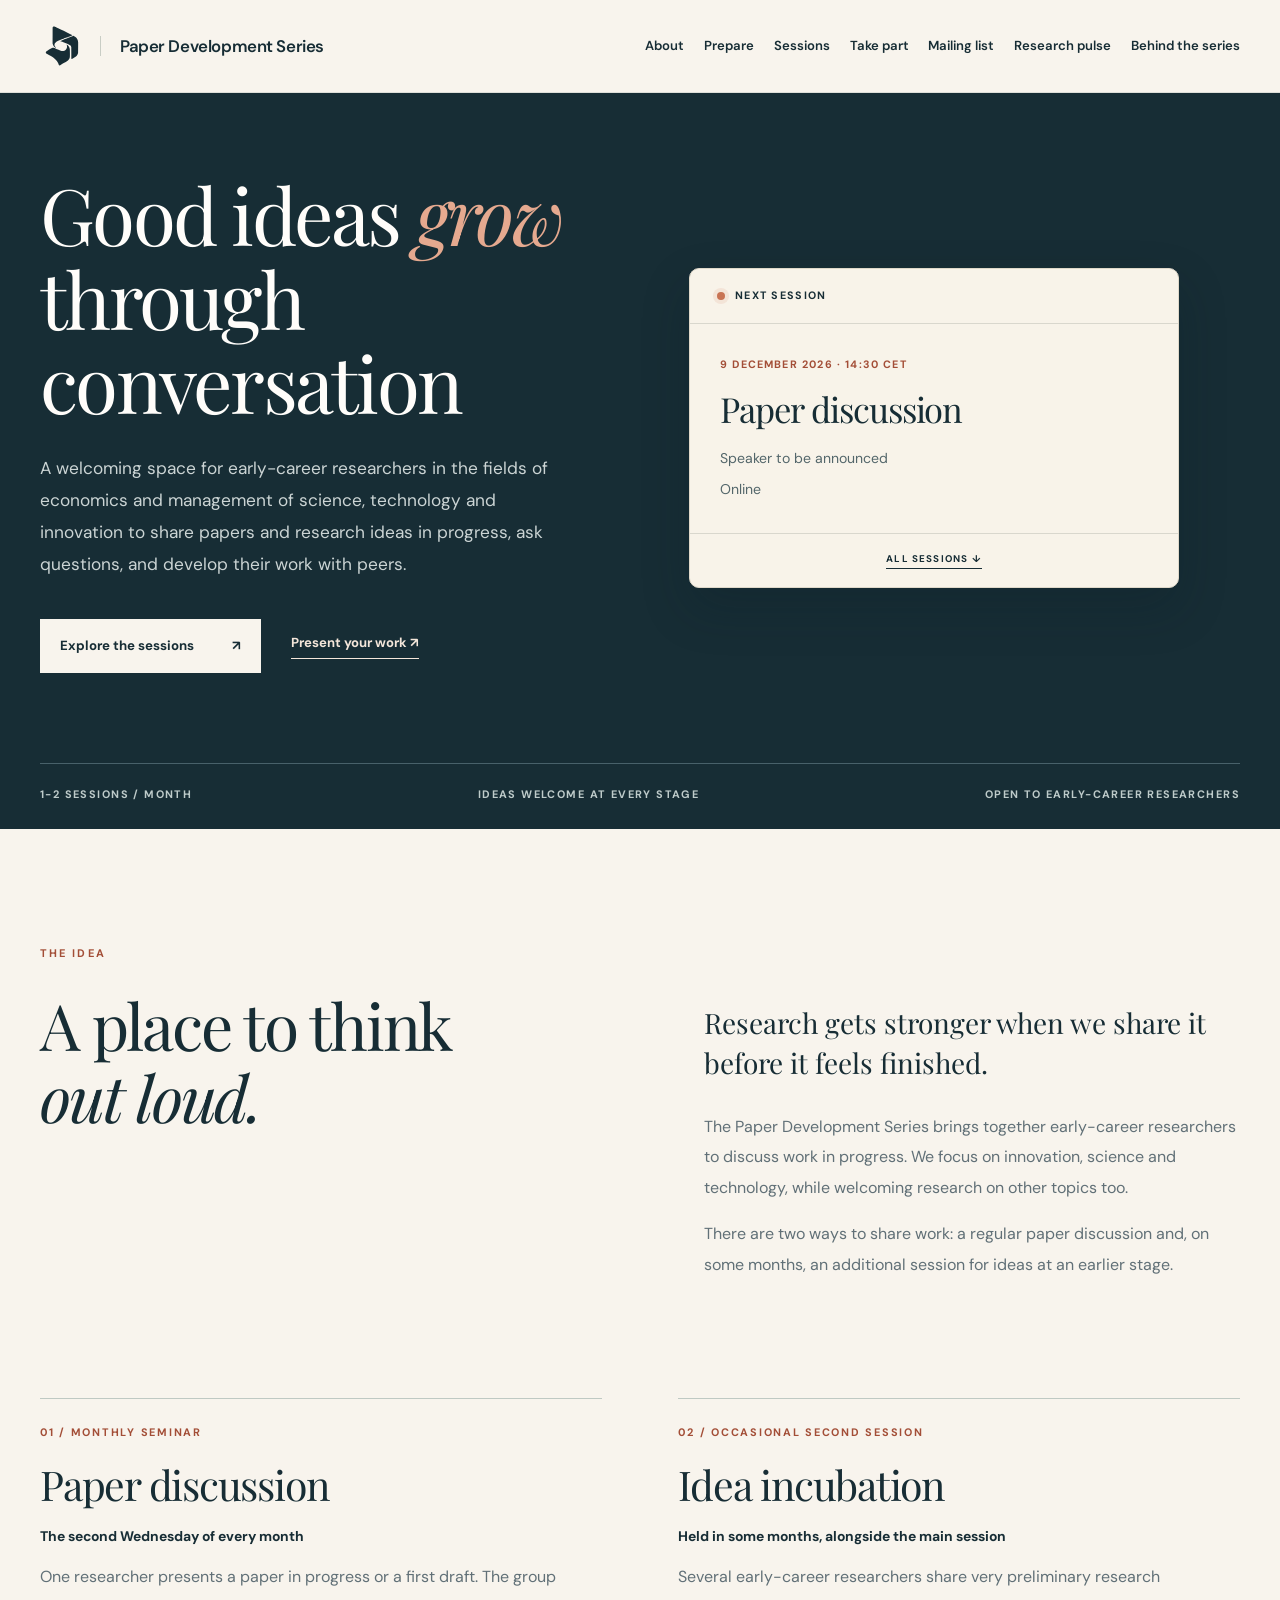
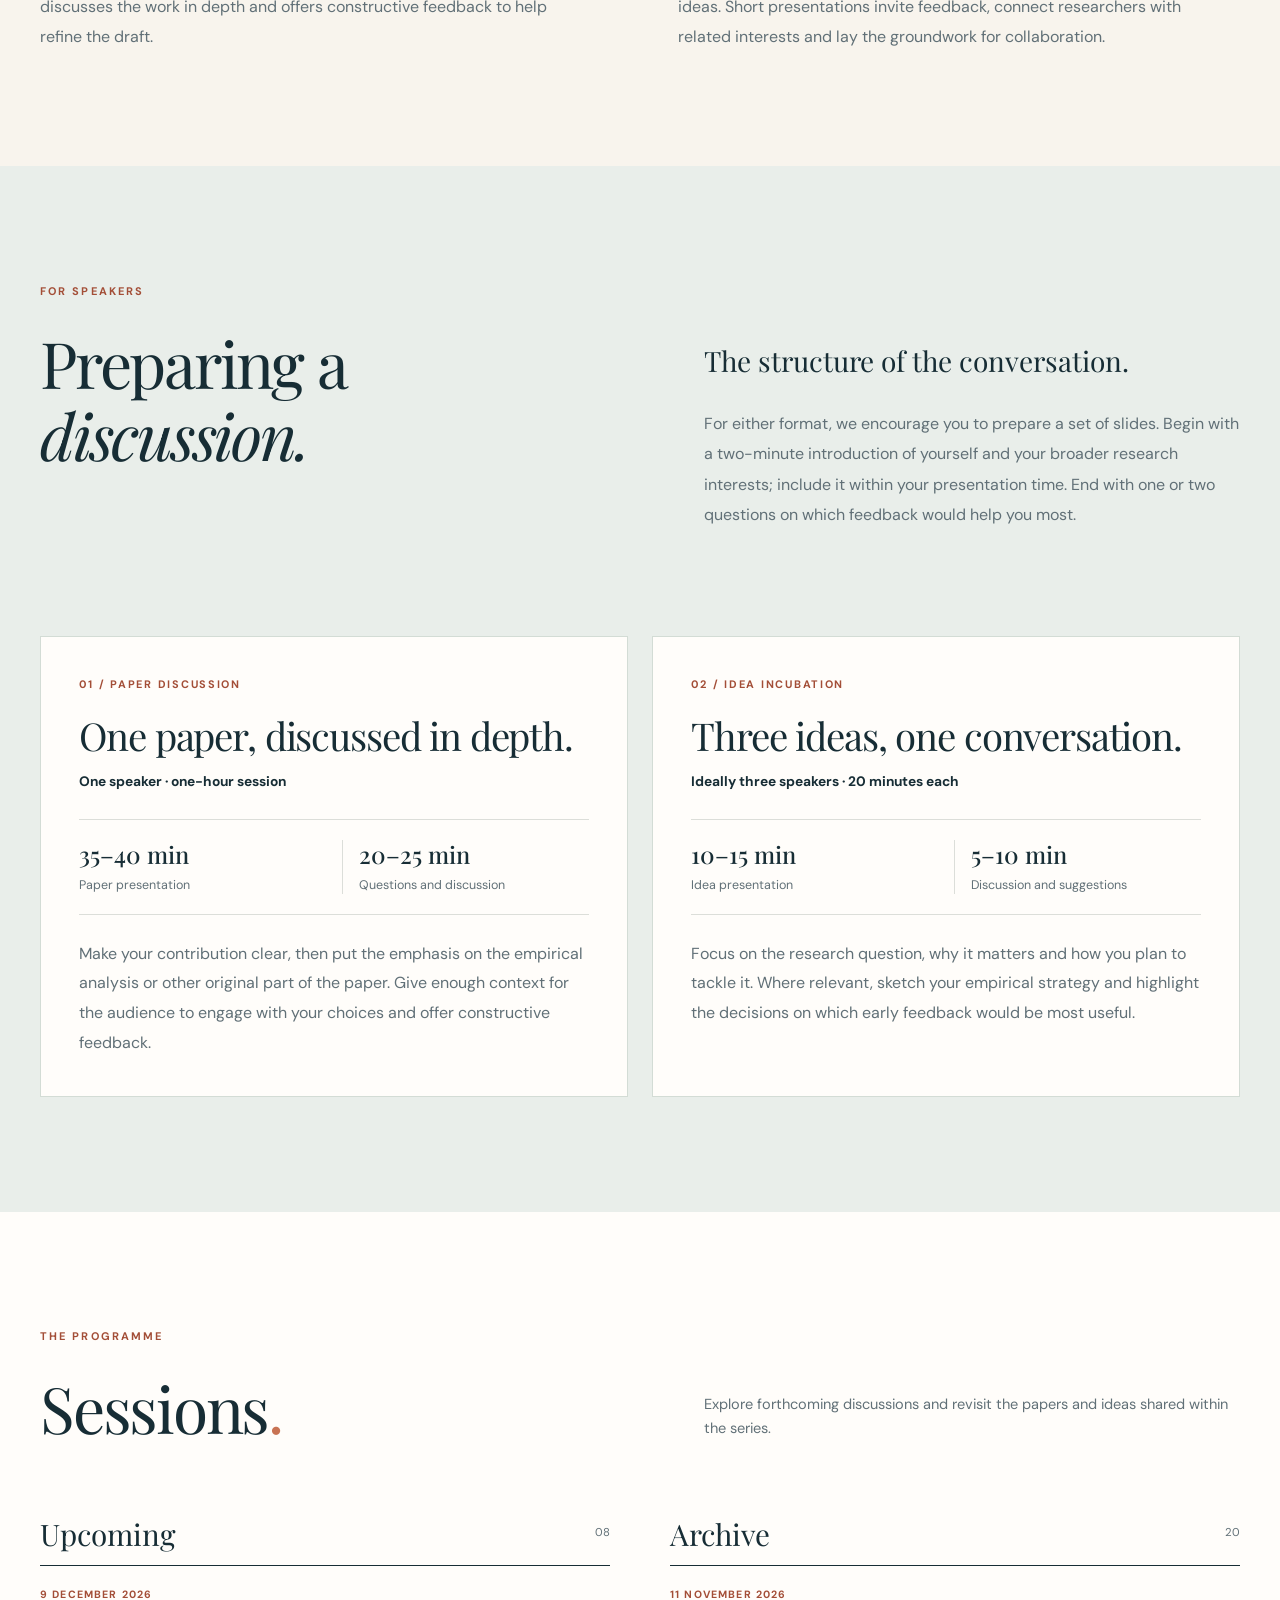
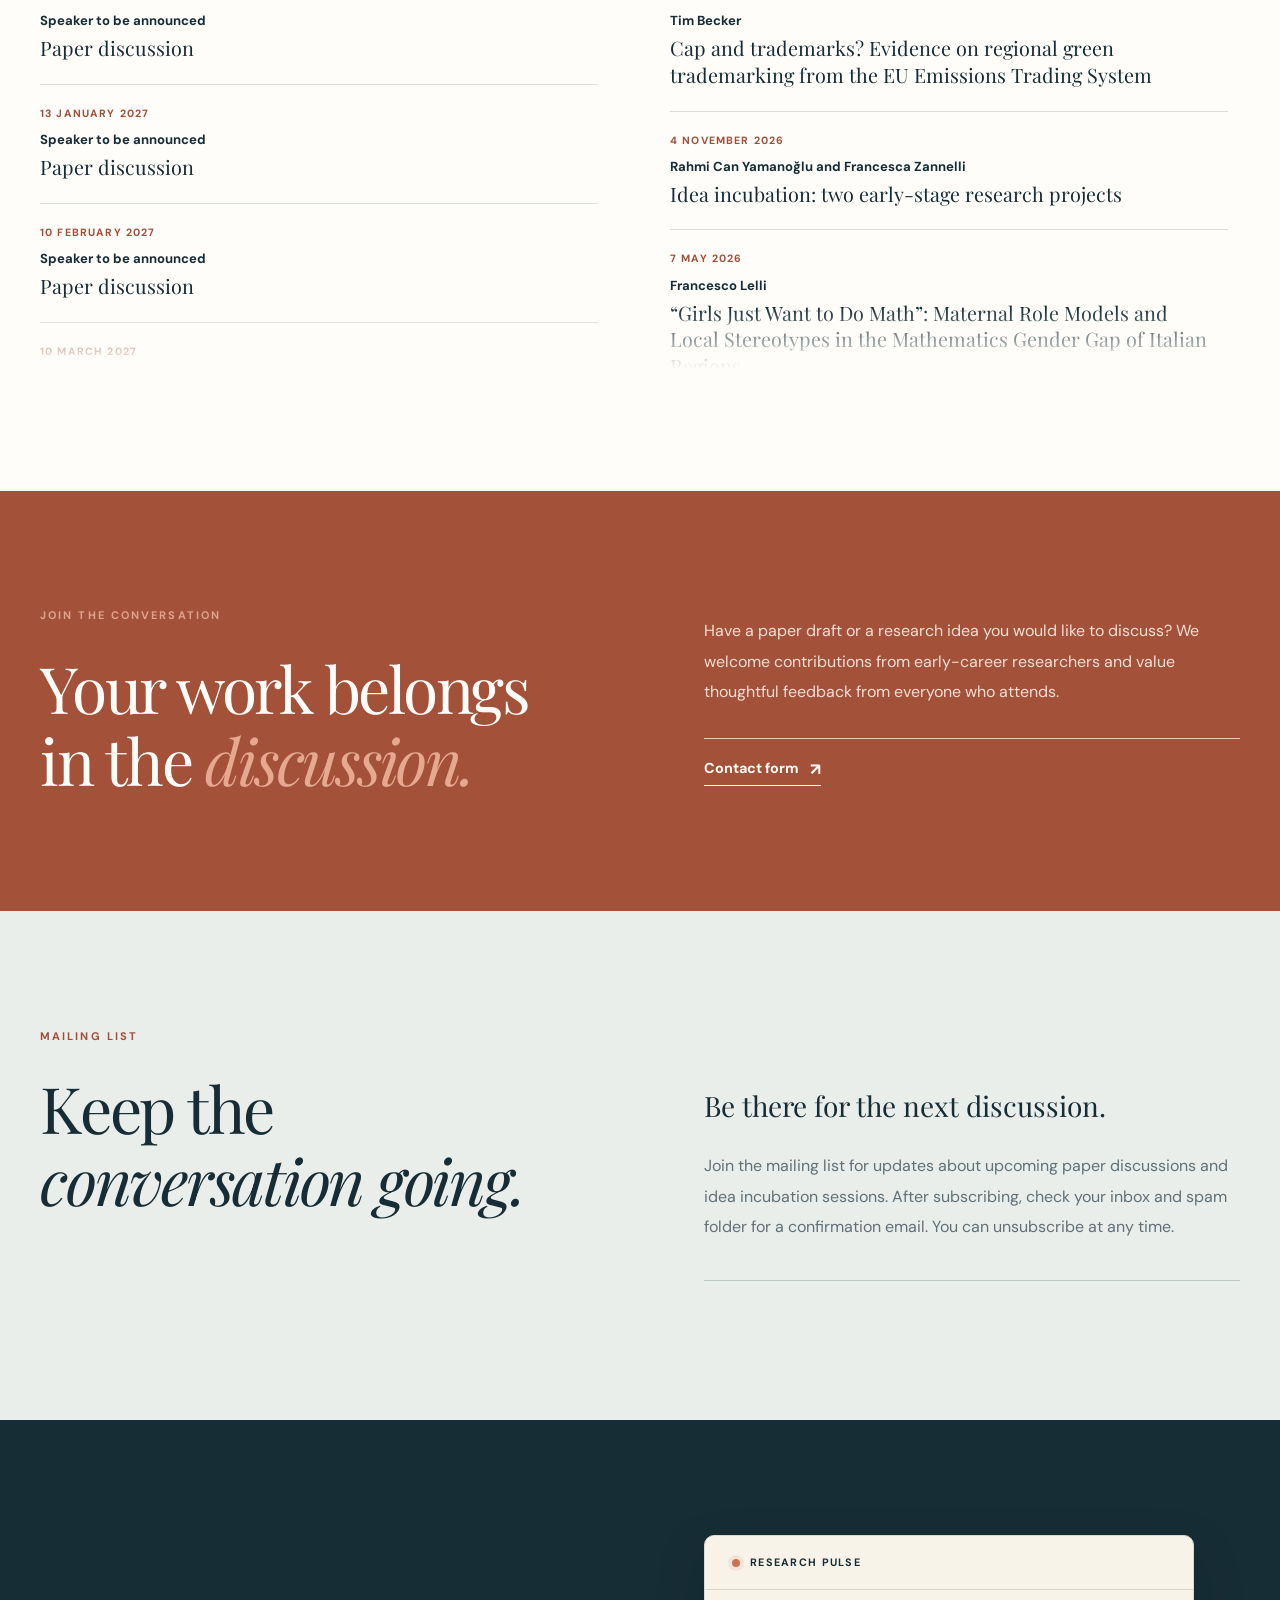
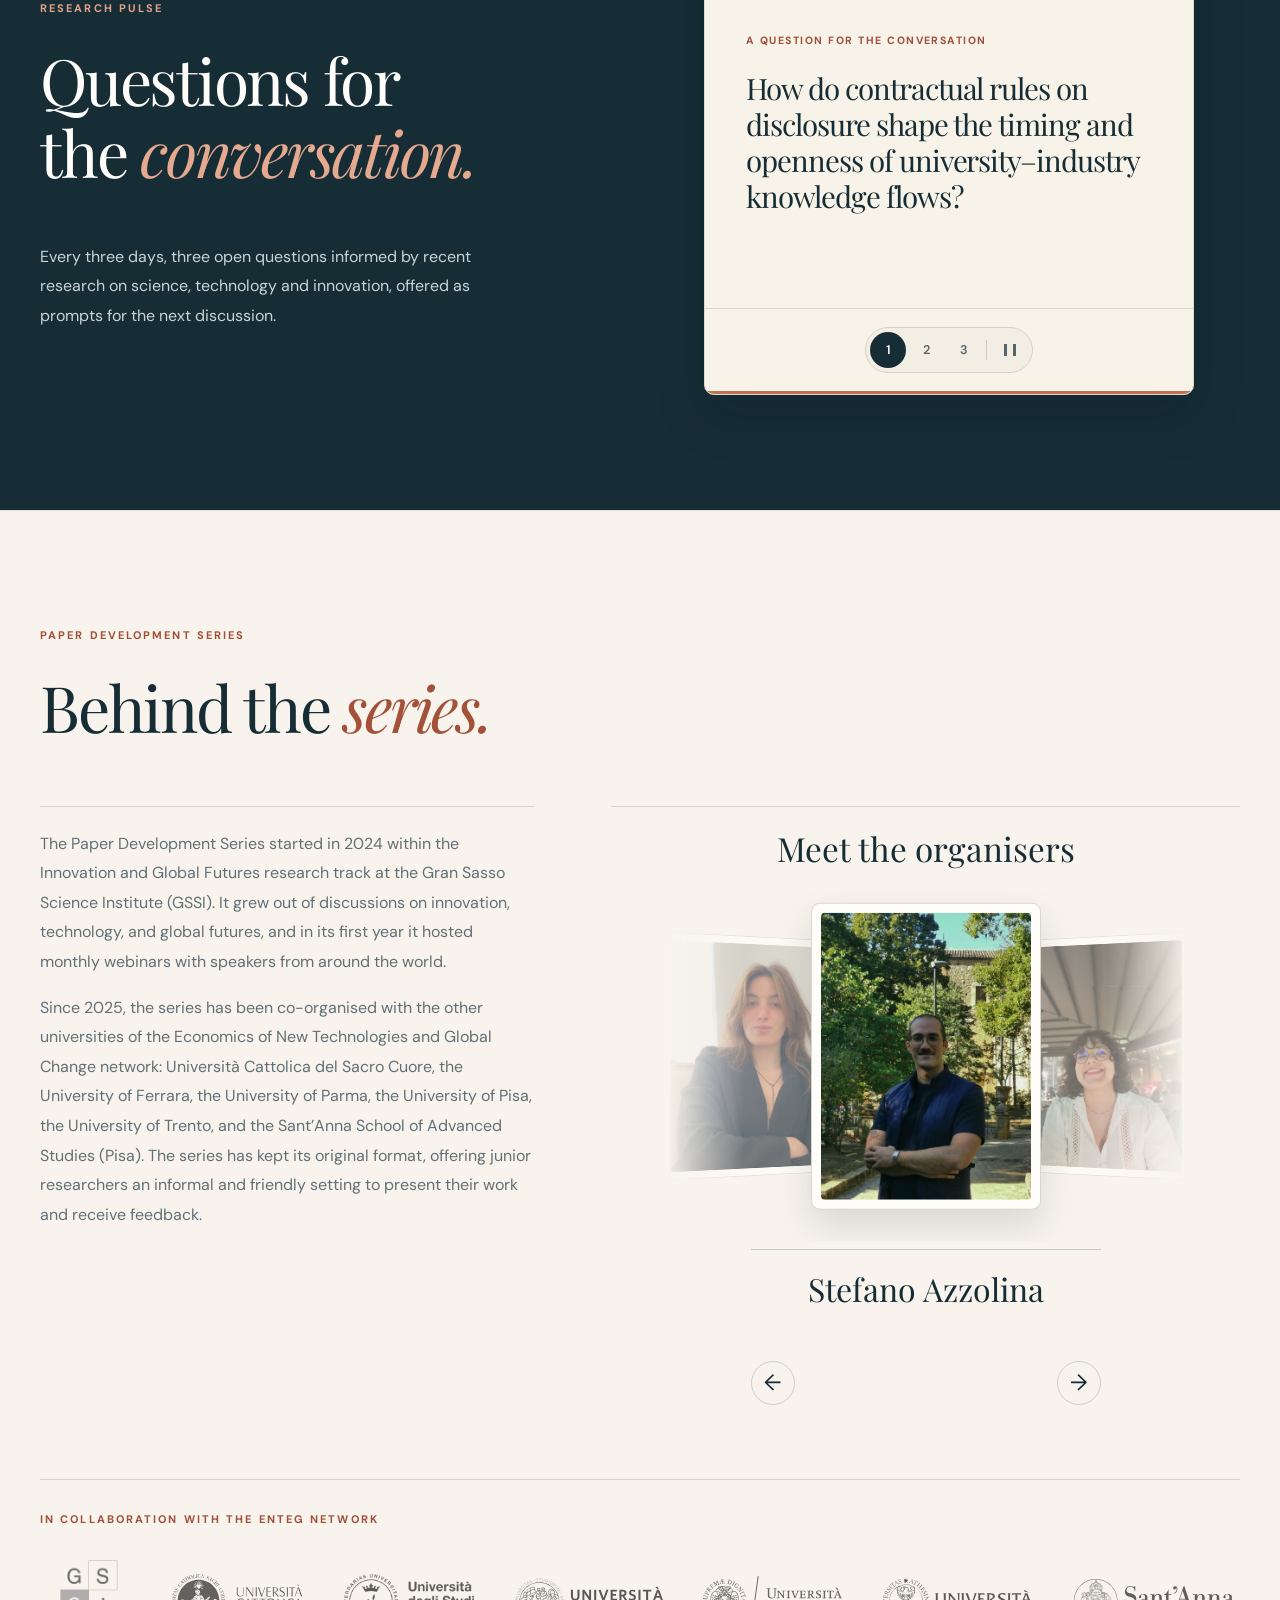
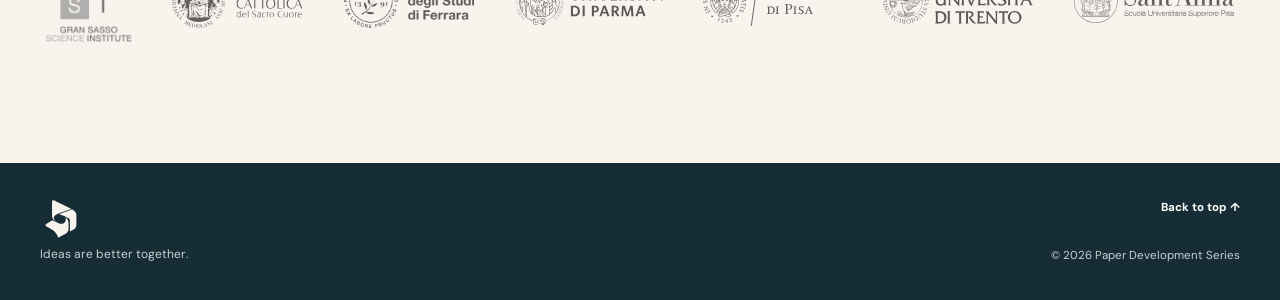
==== commit 80ec7500: "Let the history open directly under Behind the series" ====
--- a/index.html
+++ b/index.html
@@ -219,7 +219,6 @@
           </header>
           <div class="behind-grid">
             <div class="behind-story" id="history">
-              <h3>From GSSI to the ENTeG network</h3>
               <p>The Paper Development Series started in 2024 within the Innovation and Global Futures research track at the Gran Sasso Science Institute (GSSI). It grew out of discussions on innovation, technology, and global futures, and in its first year it hosted monthly webinars with speakers from around the world.</p>
               <p>Since 2025, the series has been co-organised with the other universities of the Economics of New Technologies and Global Change network: Università Cattolica del Sacro Cuore, the University of Ferrara, the University of Parma, the University of Pisa, the University of Trento, and the Sant’Anna School of Advanced Studies (Pisa). The series has kept its original format, offering junior researchers an informal and friendly setting to present their work and receive feedback.</p>
             </div>
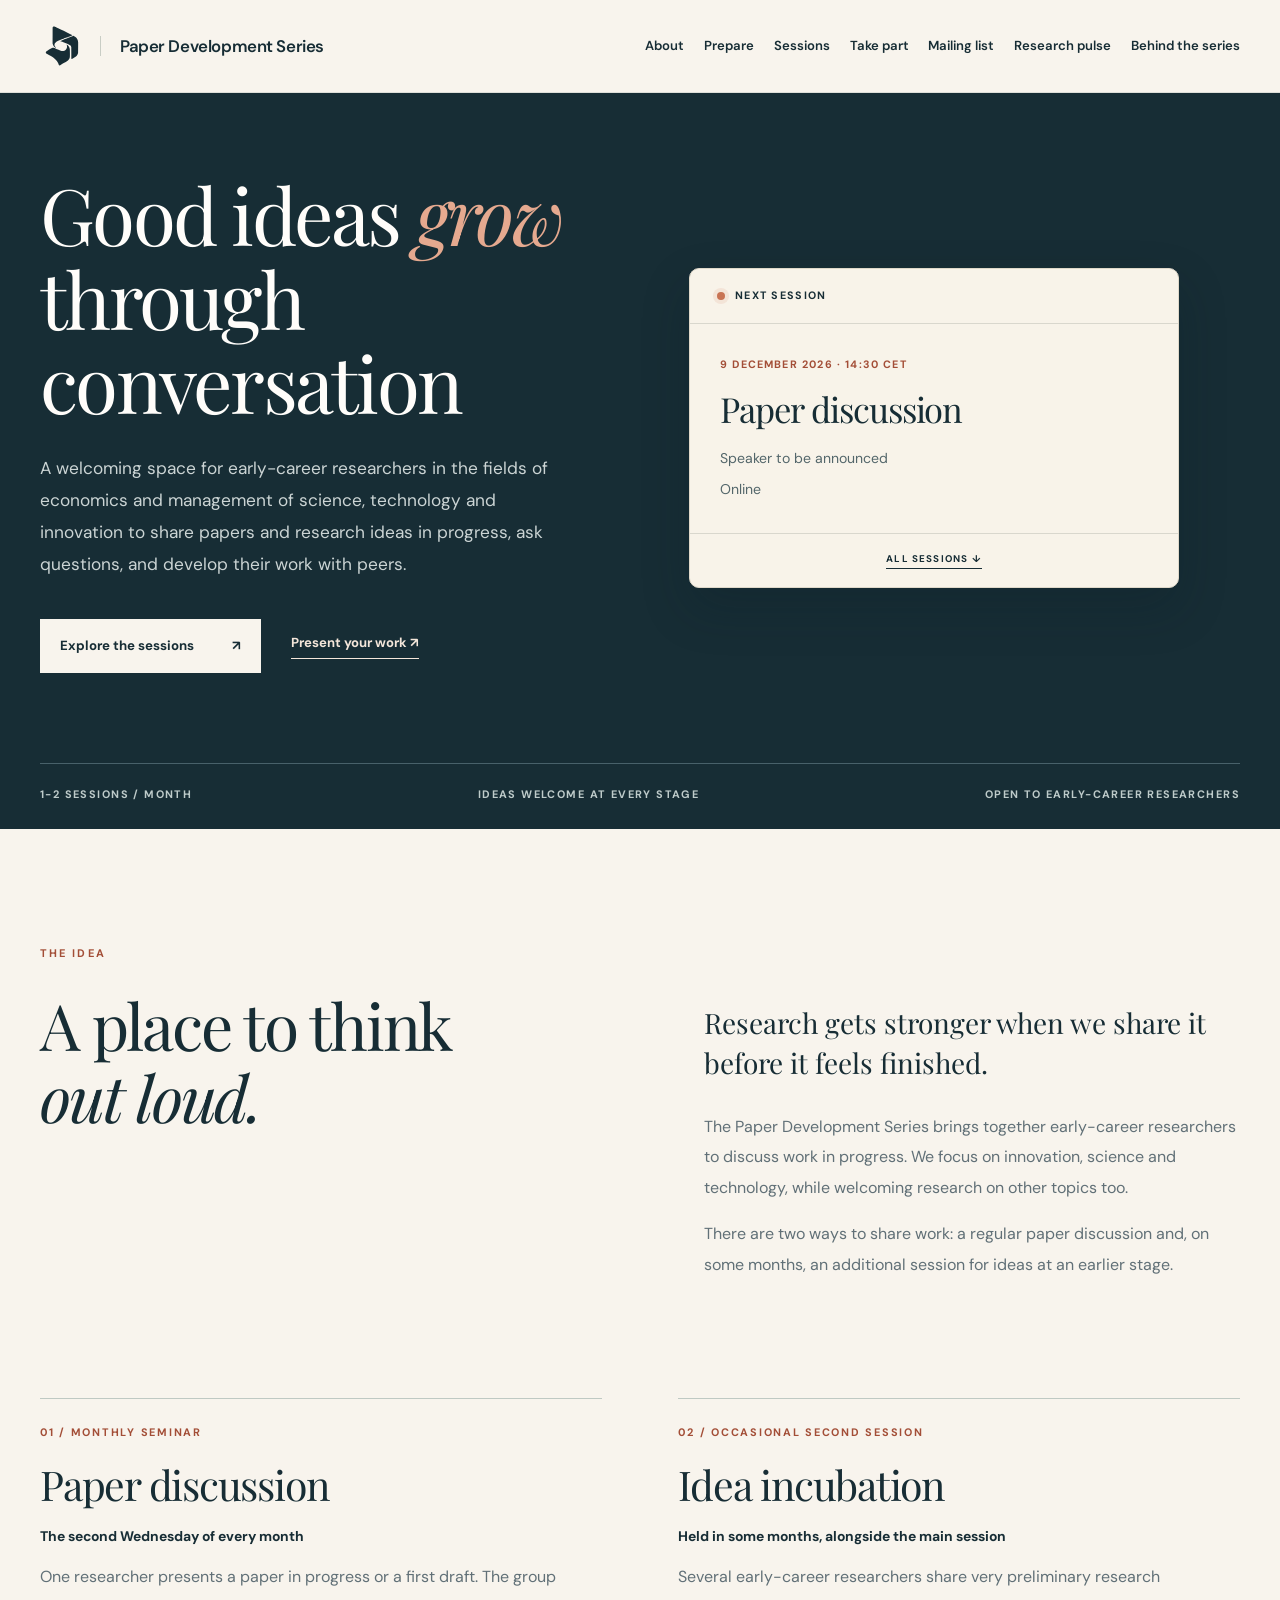
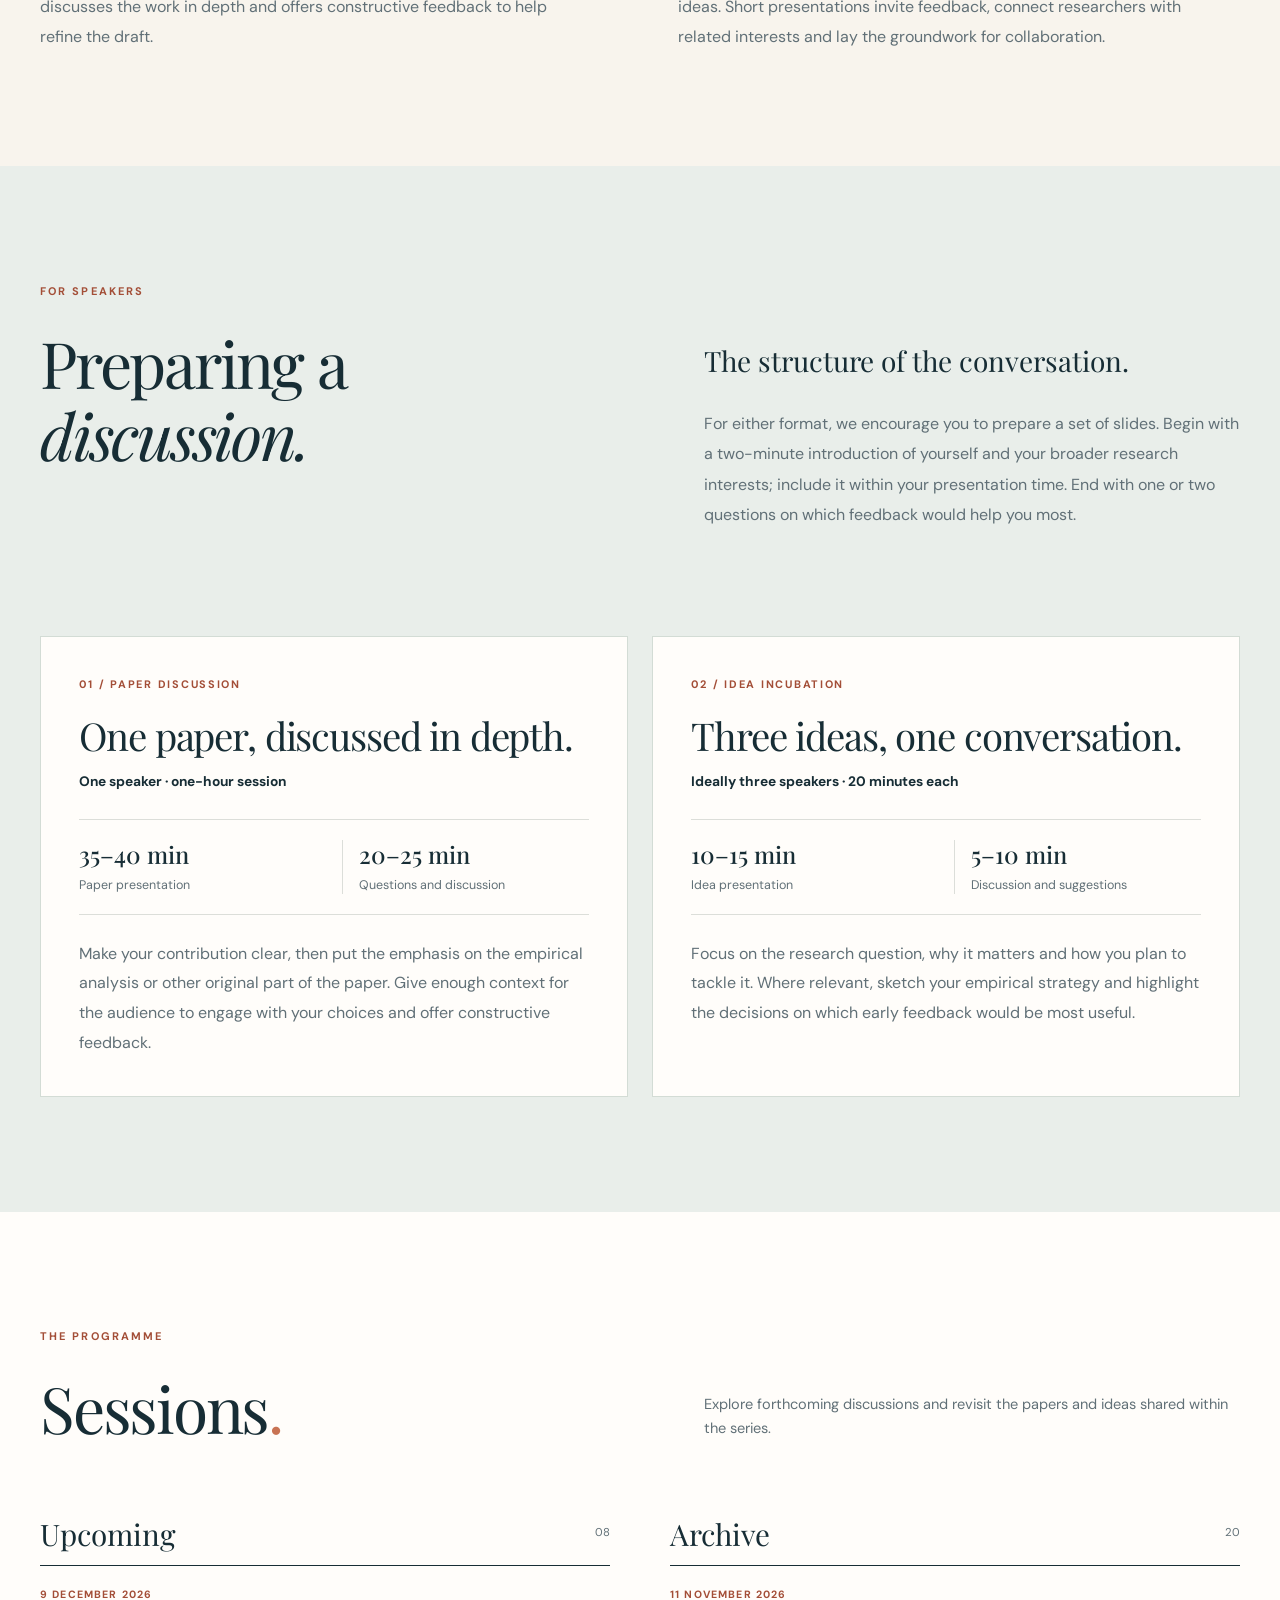
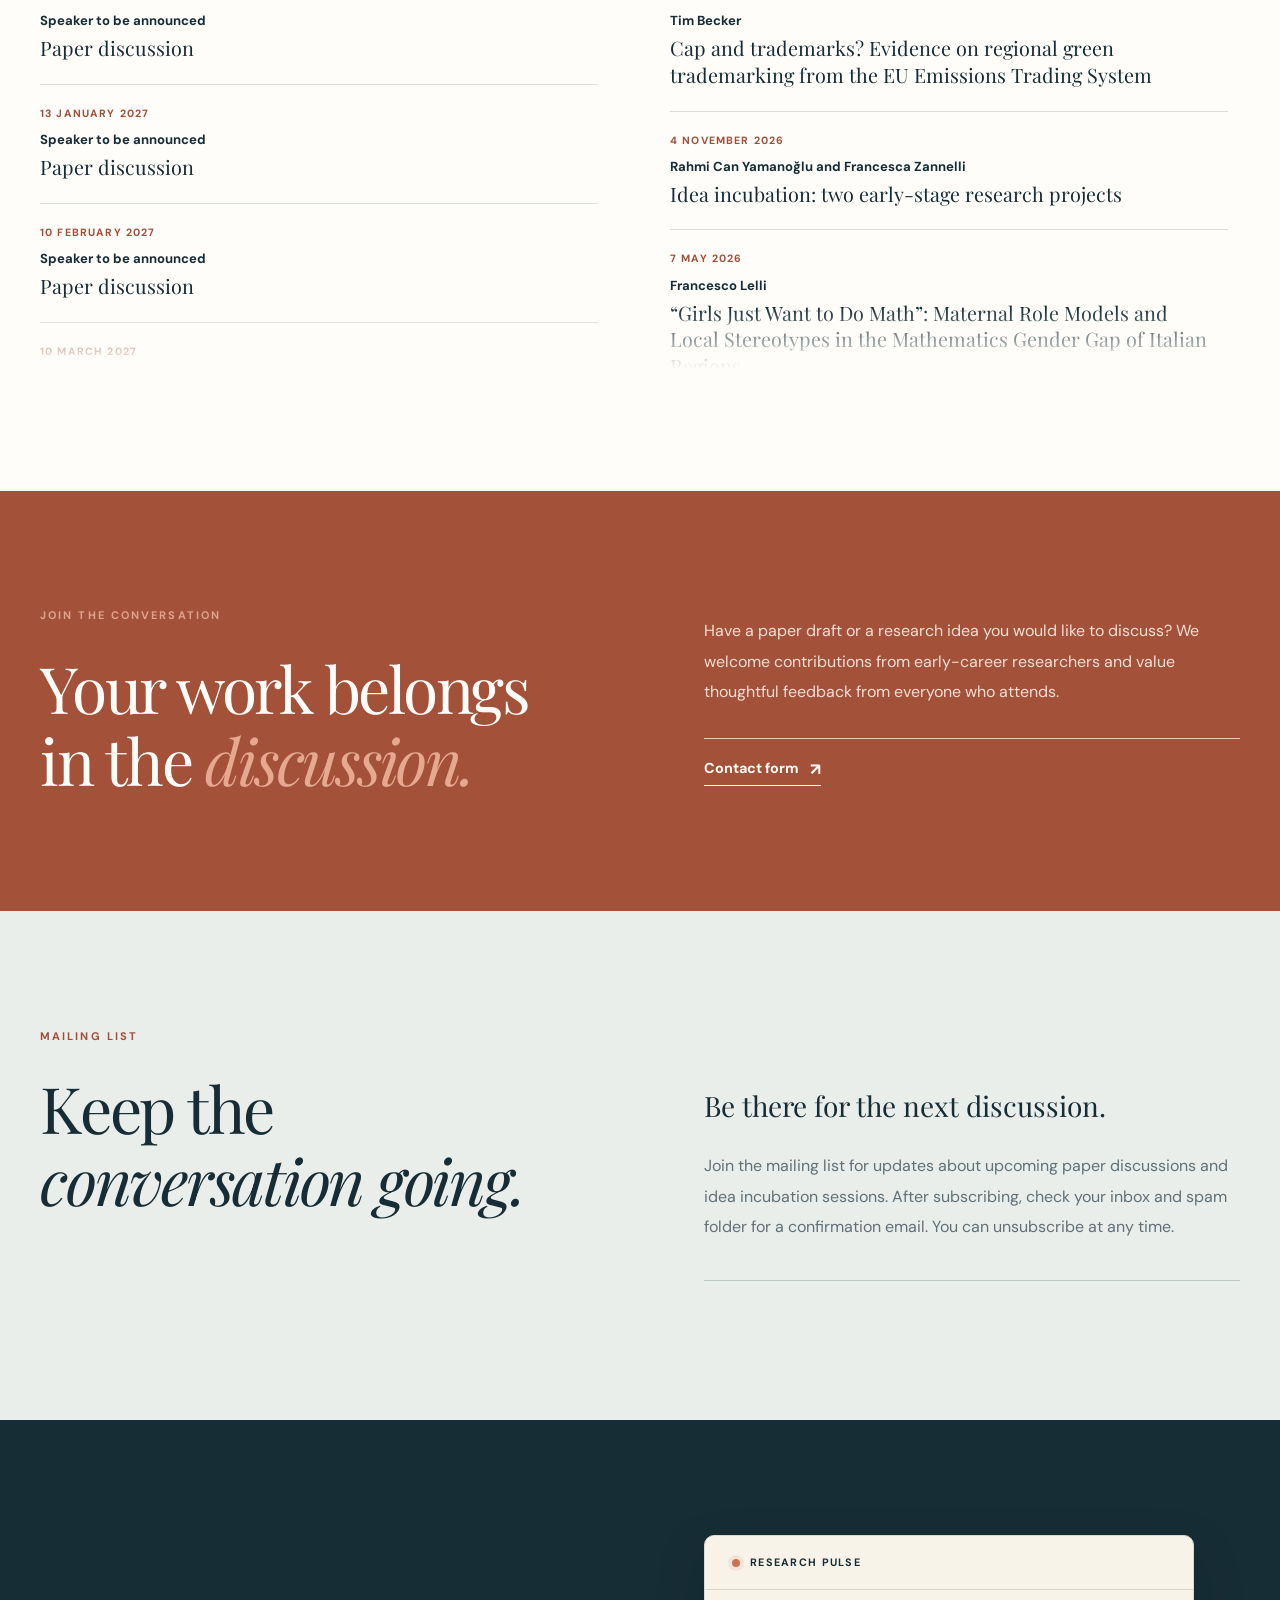
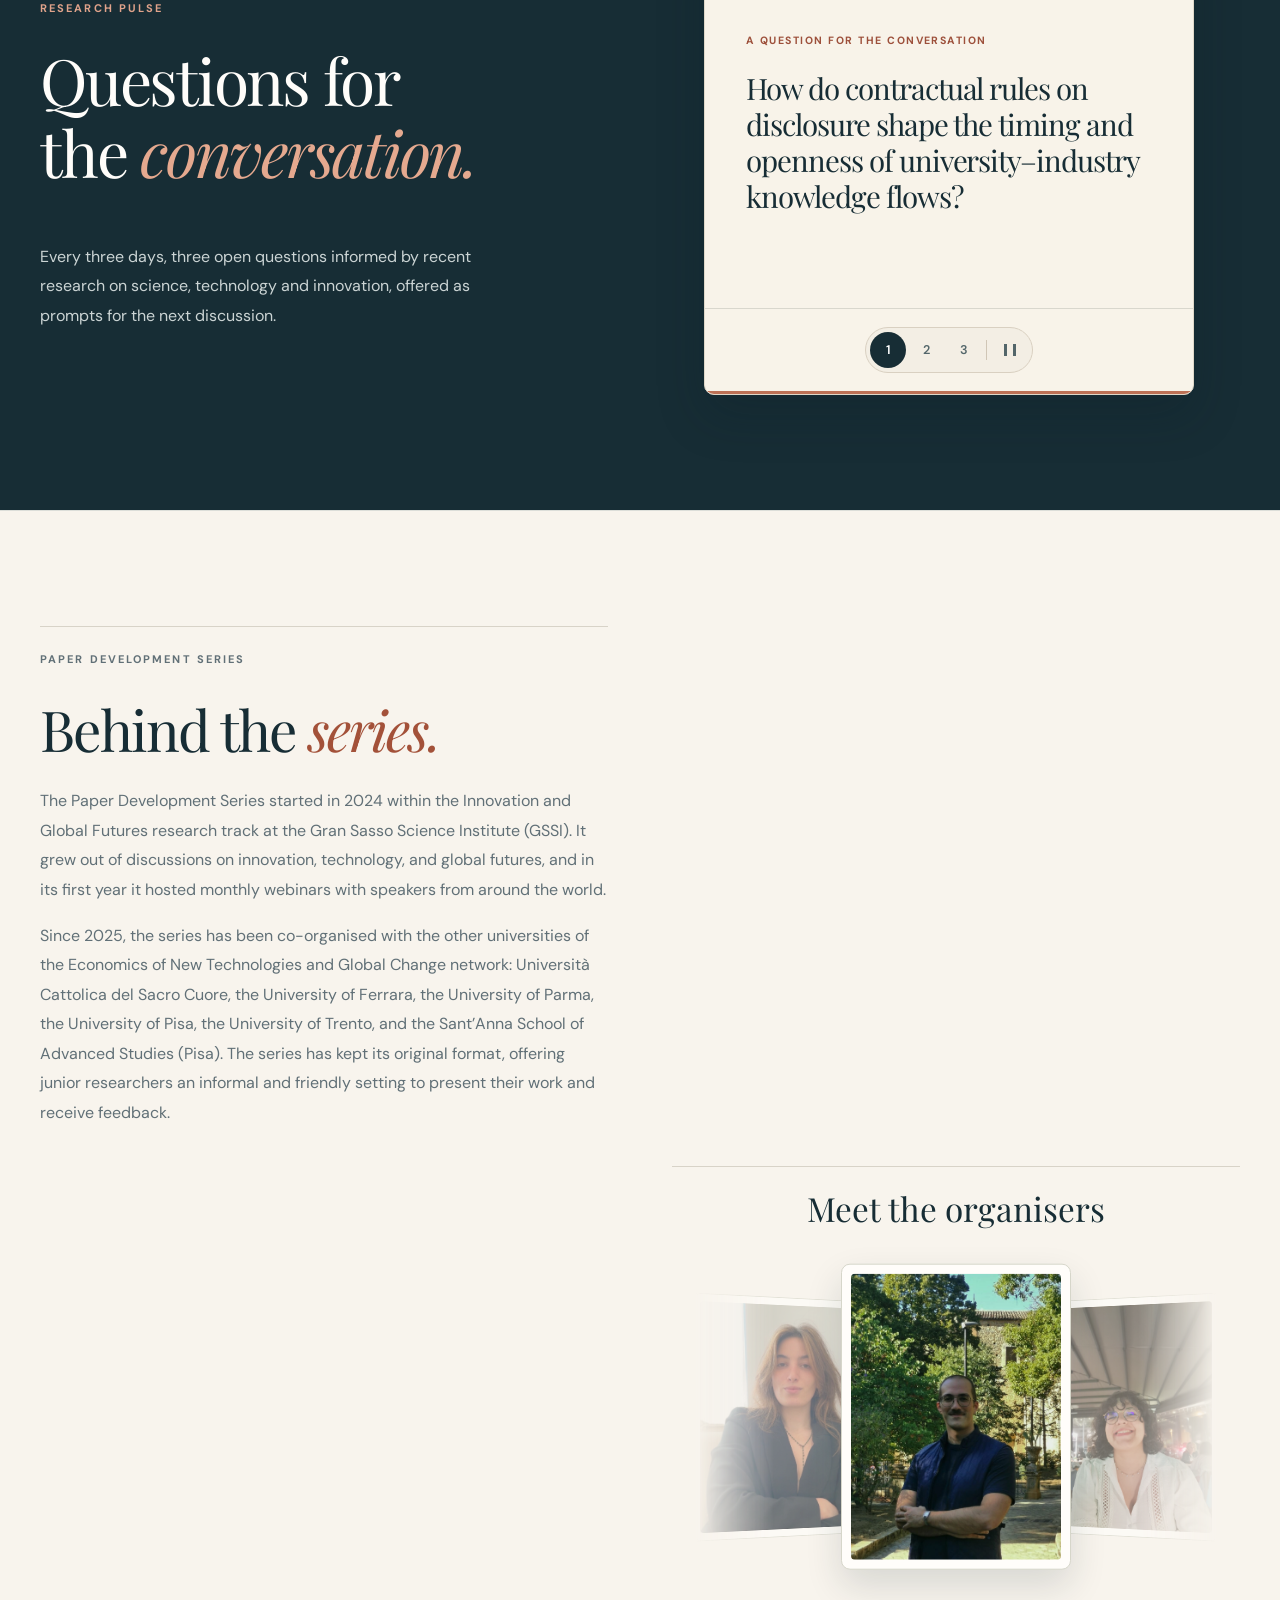
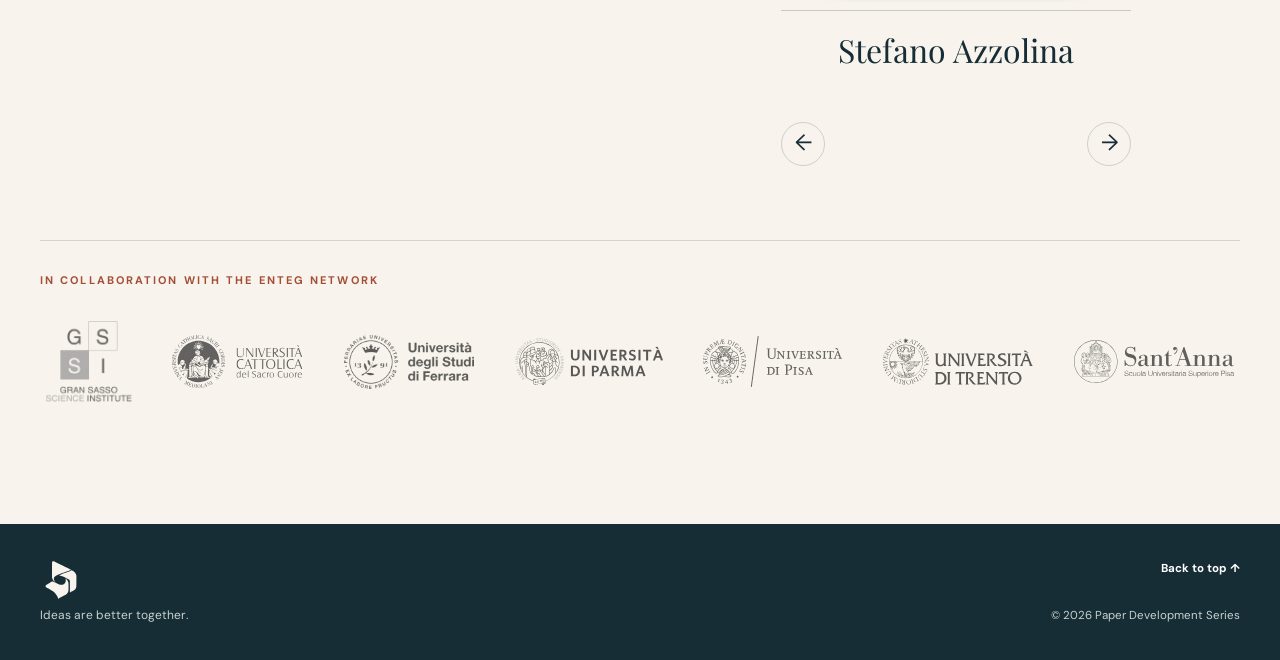
==== commit 14553a87: "Try a staggered Behind the series layout" ====
--- a/index.html
+++ b/index.html
@@ -7,7 +7,7 @@
     <meta name="description" content="Paper Development Series is a space for early-career researchers to share work in progress, exchange ideas, and develop their papers together.">
     <title>Paper Development Series</title>
     <link rel="icon" href="favicon.svg?v=3" type="image/svg+xml">
-    <link rel="stylesheet" href="styles.css?v=34">
+    <link rel="stylesheet" href="styles.css?v=35">
     <script>
       // Load edited session data fresh, then start the page after the DOM is ready.
       document.addEventListener('DOMContentLoaded', () => {
@@ -213,12 +213,12 @@
 
       <section class="section behind-section" id="behind-the-series" aria-labelledby="behind-title">
         <div class="shell">
-          <header class="behind-heading">
-            <p class="eyebrow">Paper Development Series</p>
-            <h2 id="behind-title">Behind the <em>series.</em></h2>
-          </header>
           <div class="behind-grid">
             <div class="behind-story" id="history">
+              <header class="behind-heading">
+                <p class="eyebrow">Paper Development Series</p>
+                <h2 id="behind-title">Behind the <em>series.</em></h2>
+              </header>
               <p>The Paper Development Series started in 2024 within the Innovation and Global Futures research track at the Gran Sasso Science Institute (GSSI). It grew out of discussions on innovation, technology, and global futures, and in its first year it hosted monthly webinars with speakers from around the world.</p>
               <p>Since 2025, the series has been co-organised with the other universities of the Economics of New Technologies and Global Change network: Università Cattolica del Sacro Cuore, the University of Ferrara, the University of Parma, the University of Pisa, the University of Trento, and the Sant’Anna School of Advanced Studies (Pisa). The series has kept its original format, offering junior researchers an informal and friendly setting to present their work and receive feedback.</p>
             </div>
--- a/styles.css
+++ b/styles.css
@@ -215,3 +215,15 @@
 .behind-people h3{text-align:center;margin-bottom:4px}
 .behind-section .partners{margin-top:clamp(42px,6vw,74px)}
 @media(max-width:780px){.behind-grid{grid-template-columns:1fr}.behind-people h3{text-align:left}}
+
+/* Stagger the story and organiser carousel, then span the partner logos. */
+.behind-section .behind-grid{grid-template-columns:repeat(2,minmax(0,1fr));column-gap:clamp(28px,5vw,72px);row-gap:clamp(20px,3vw,40px)}
+.behind-section .behind-story{grid-column:1;grid-row:1}
+.behind-section .behind-people{grid-column:2;grid-row:2}
+.behind-section .behind-heading{margin-bottom:26px}
+.behind-section .behind-heading h2{font-size:clamp(2.8rem,4.4vw,4.4rem)}
+.behind-section .partners{margin-top:clamp(42px,6vw,74px)}
+@media(max-width:780px){
+  .behind-section .behind-grid{grid-template-columns:minmax(0,1fr)}
+  .behind-section .behind-people{grid-column:1}
+}
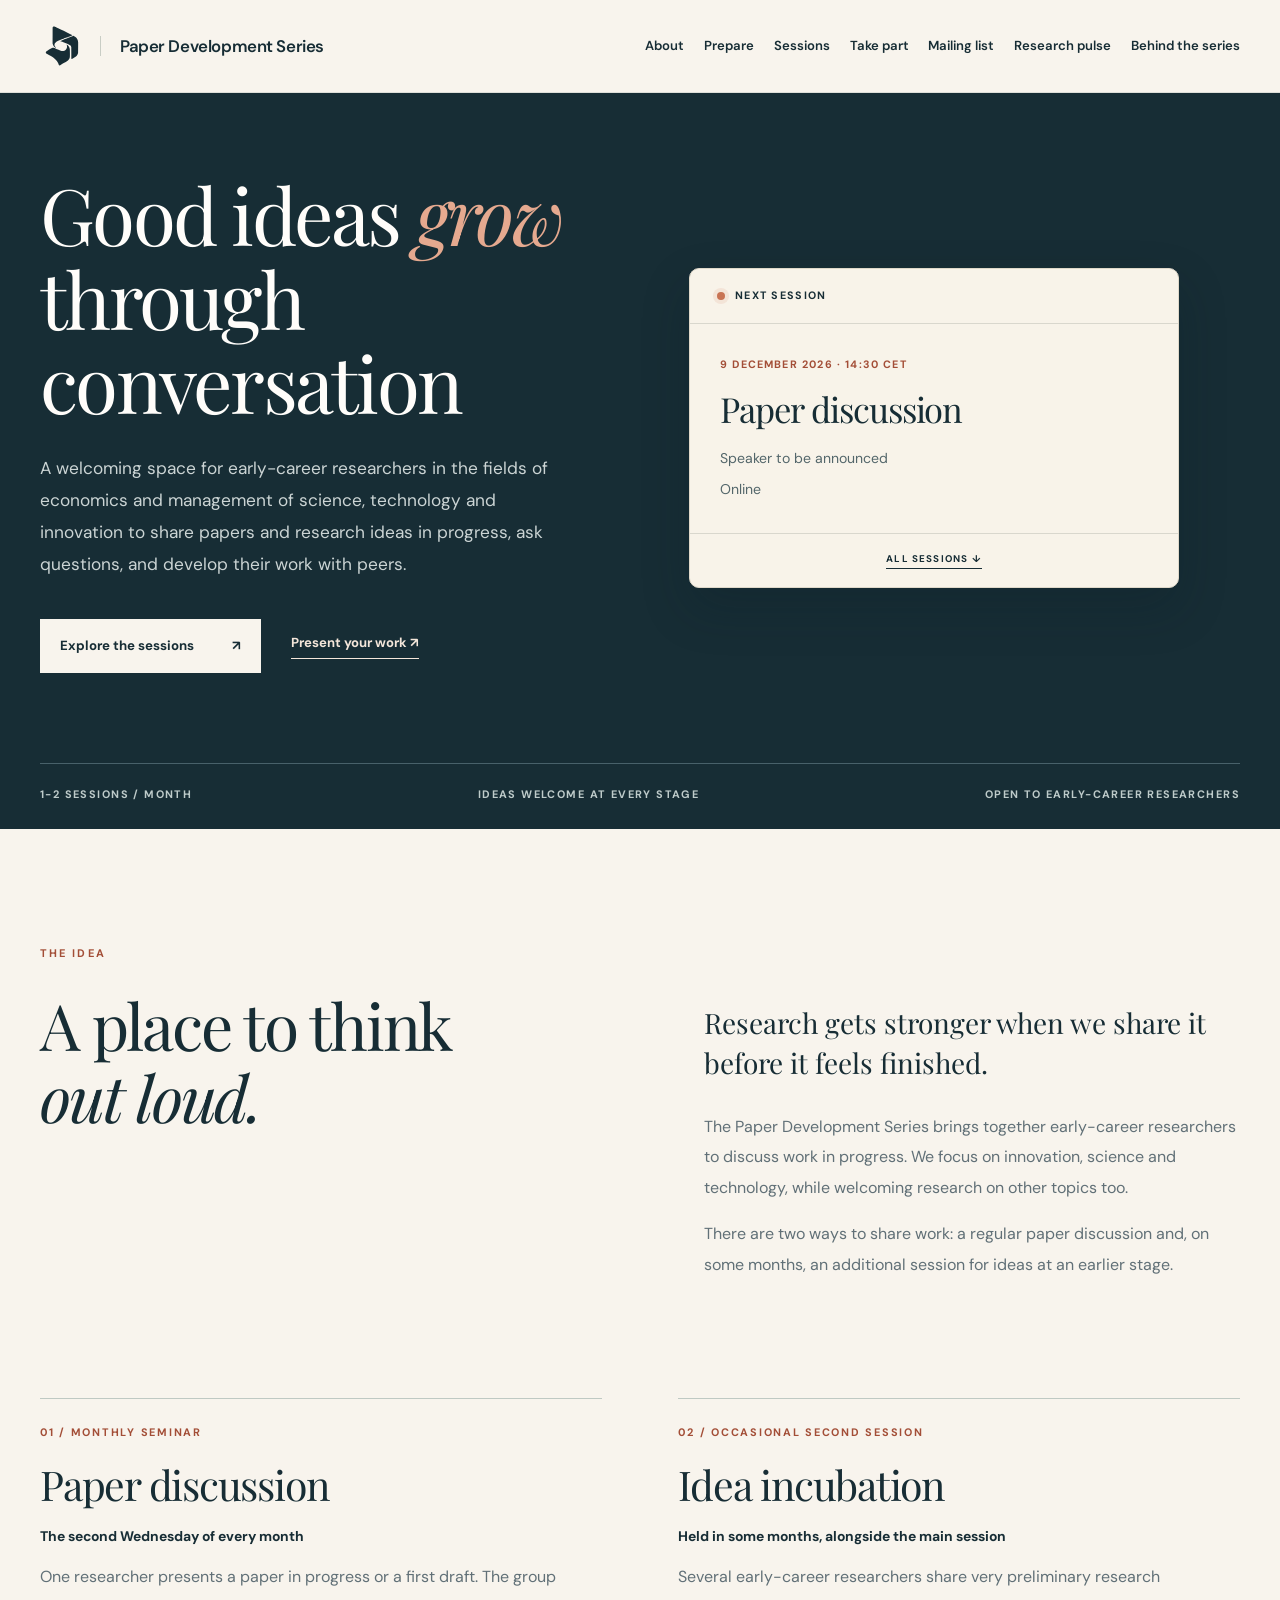
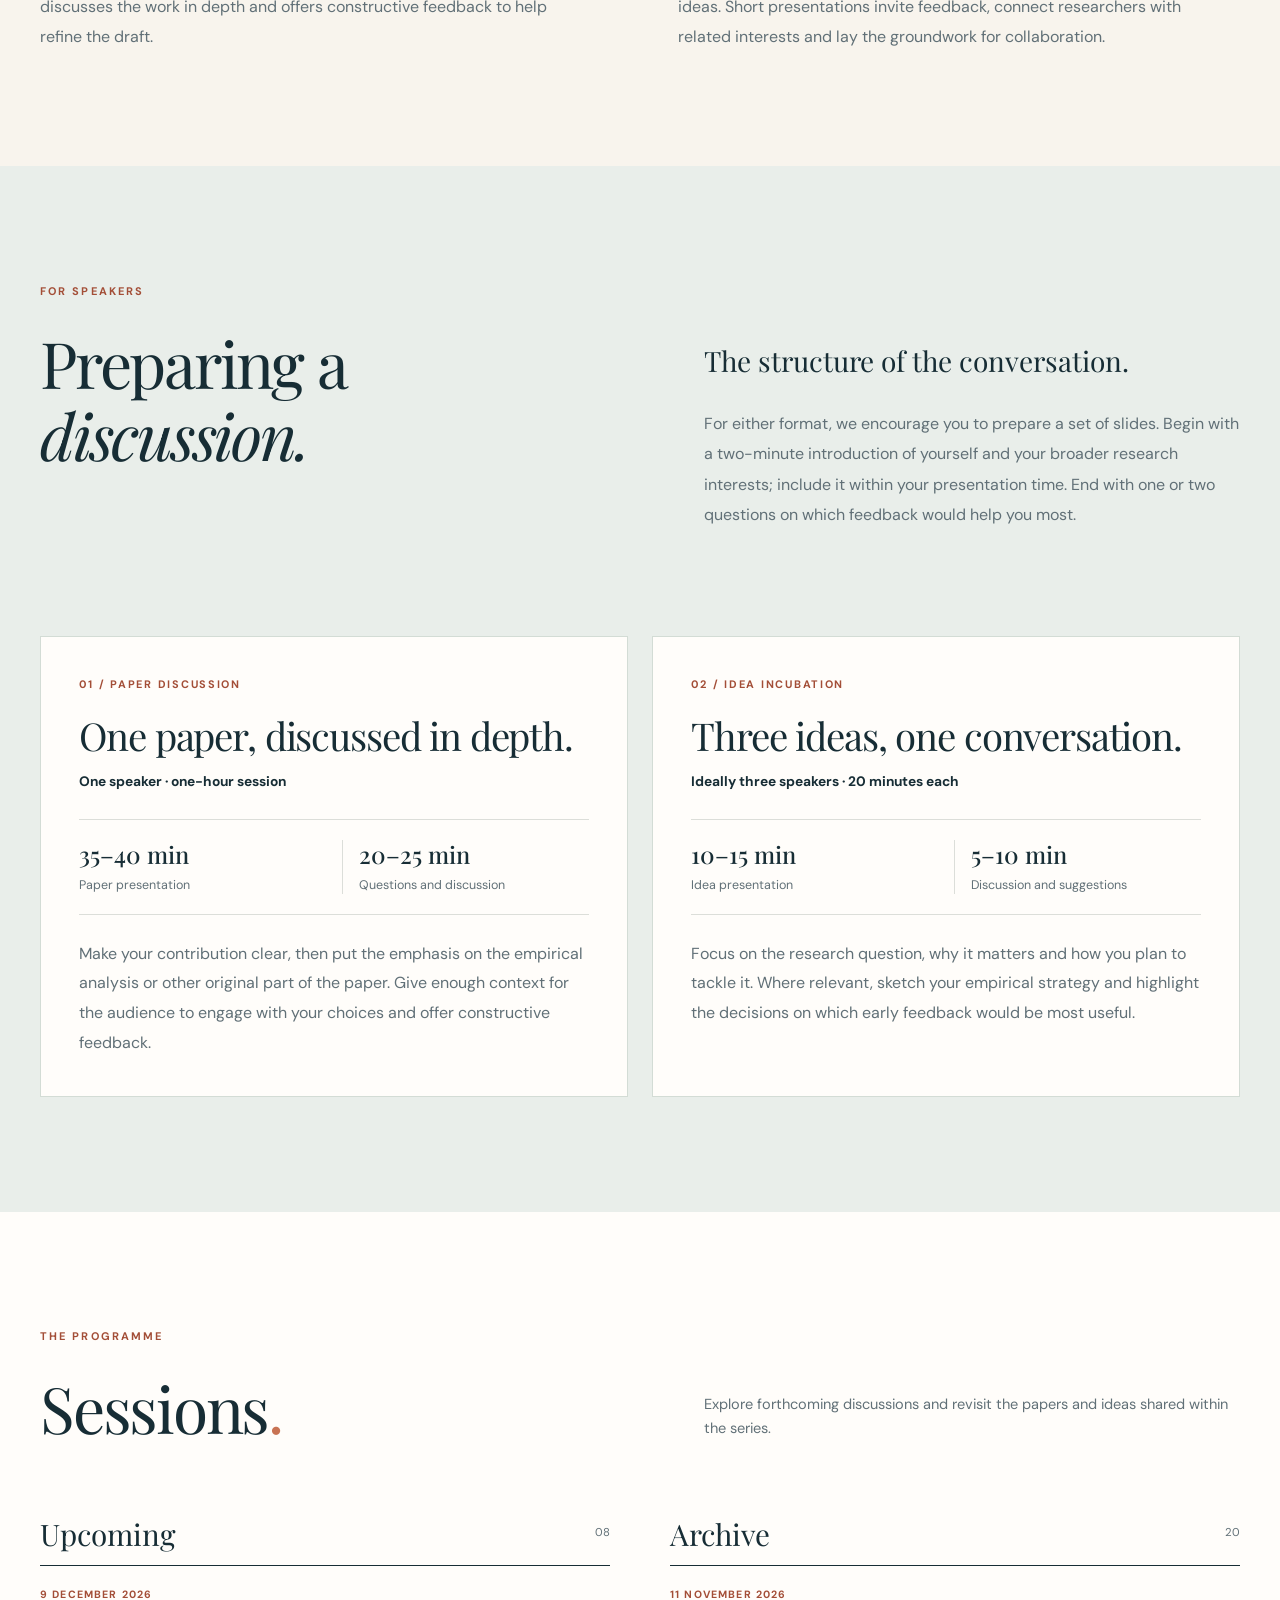
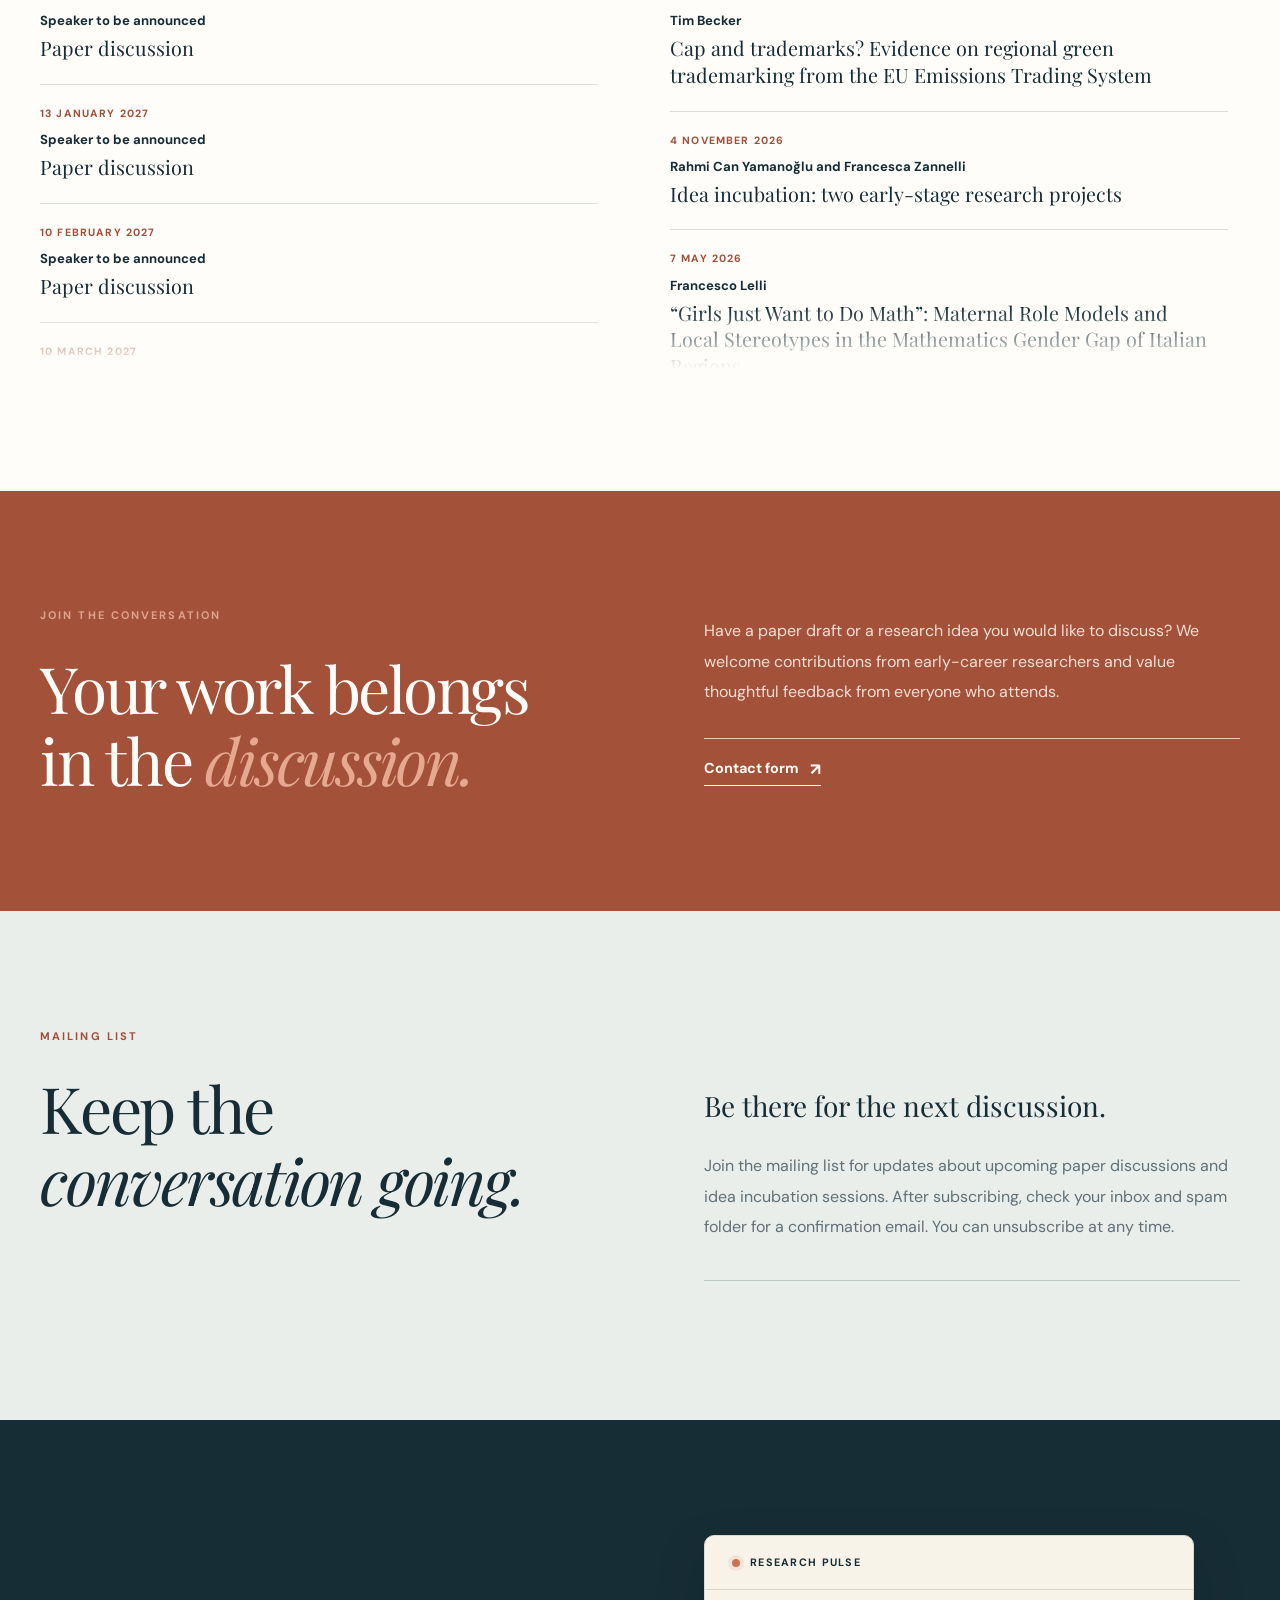
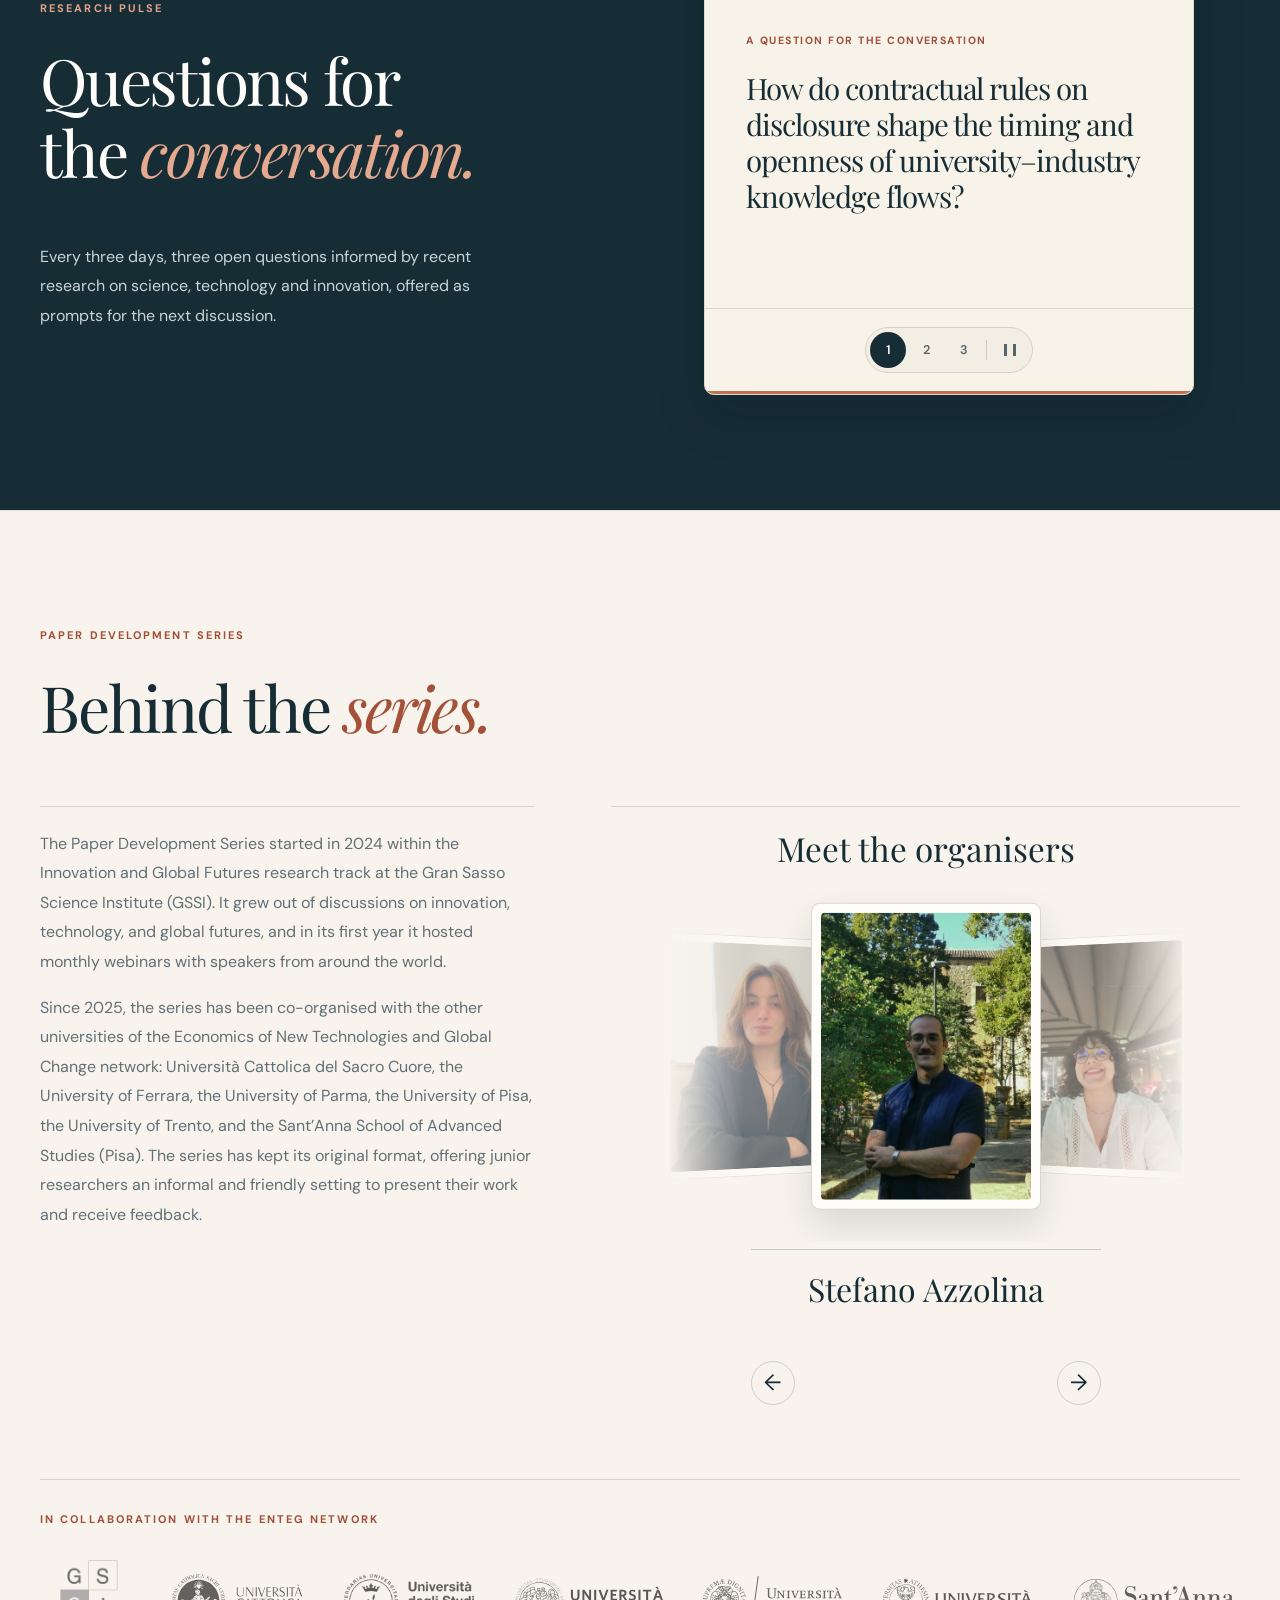
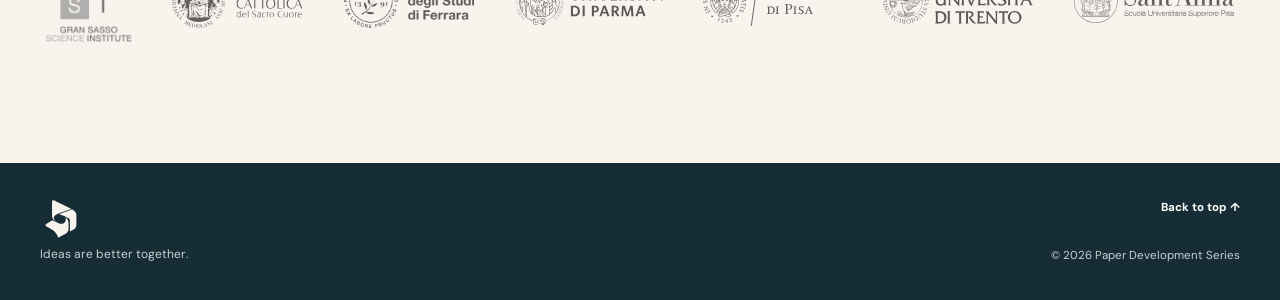
==== commit ad5387b4: "Restore the compact side-by-side Behind the series layout" ====
--- a/index.html
+++ b/index.html
@@ -7,7 +7,7 @@
     <meta name="description" content="Paper Development Series is a space for early-career researchers to share work in progress, exchange ideas, and develop their papers together.">
     <title>Paper Development Series</title>
     <link rel="icon" href="favicon.svg?v=3" type="image/svg+xml">
-    <link rel="stylesheet" href="styles.css?v=35">
+    <link rel="stylesheet" href="styles.css?v=36">
     <script>
       // Load edited session data fresh, then start the page after the DOM is ready.
       document.addEventListener('DOMContentLoaded', () => {
@@ -213,12 +213,12 @@
 
       <section class="section behind-section" id="behind-the-series" aria-labelledby="behind-title">
         <div class="shell">
+          <header class="behind-heading">
+            <p class="eyebrow">Paper Development Series</p>
+            <h2 id="behind-title">Behind the <em>series.</em></h2>
+          </header>
           <div class="behind-grid">
             <div class="behind-story" id="history">
-              <header class="behind-heading">
-                <p class="eyebrow">Paper Development Series</p>
-                <h2 id="behind-title">Behind the <em>series.</em></h2>
-              </header>
               <p>The Paper Development Series started in 2024 within the Innovation and Global Futures research track at the Gran Sasso Science Institute (GSSI). It grew out of discussions on innovation, technology, and global futures, and in its first year it hosted monthly webinars with speakers from around the world.</p>
               <p>Since 2025, the series has been co-organised with the other universities of the Economics of New Technologies and Global Change network: Università Cattolica del Sacro Cuore, the University of Ferrara, the University of Parma, the University of Pisa, the University of Trento, and the Sant’Anna School of Advanced Studies (Pisa). The series has kept its original format, offering junior researchers an informal and friendly setting to present their work and receive feedback.</p>
             </div>
--- a/styles.css
+++ b/styles.css
@@ -215,15 +215,3 @@
 .behind-people h3{text-align:center;margin-bottom:4px}
 .behind-section .partners{margin-top:clamp(42px,6vw,74px)}
 @media(max-width:780px){.behind-grid{grid-template-columns:1fr}.behind-people h3{text-align:left}}
-
-/* Stagger the story and organiser carousel, then span the partner logos. */
-.behind-section .behind-grid{grid-template-columns:repeat(2,minmax(0,1fr));column-gap:clamp(28px,5vw,72px);row-gap:clamp(20px,3vw,40px)}
-.behind-section .behind-story{grid-column:1;grid-row:1}
-.behind-section .behind-people{grid-column:2;grid-row:2}
-.behind-section .behind-heading{margin-bottom:26px}
-.behind-section .behind-heading h2{font-size:clamp(2.8rem,4.4vw,4.4rem)}
-.behind-section .partners{margin-top:clamp(42px,6vw,74px)}
-@media(max-width:780px){
-  .behind-section .behind-grid{grid-template-columns:minmax(0,1fr)}
-  .behind-section .behind-people{grid-column:1}
-}
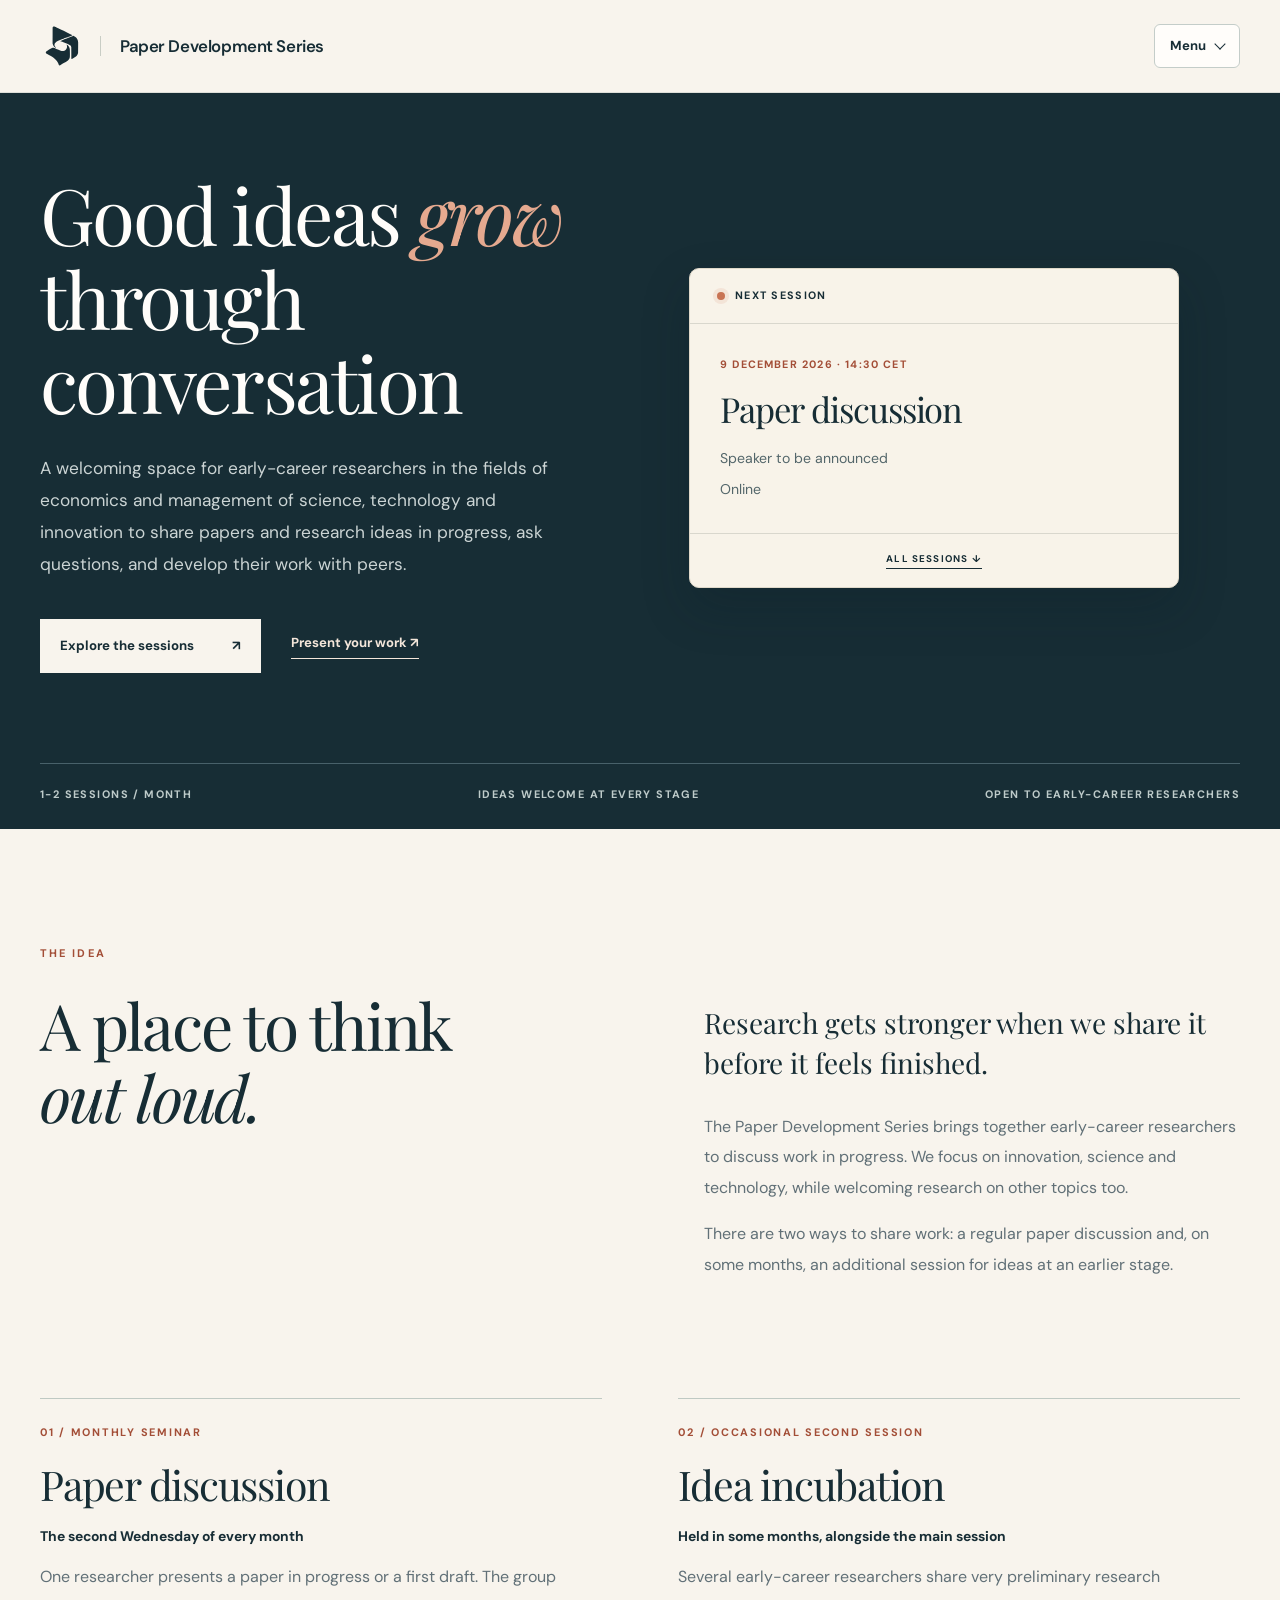
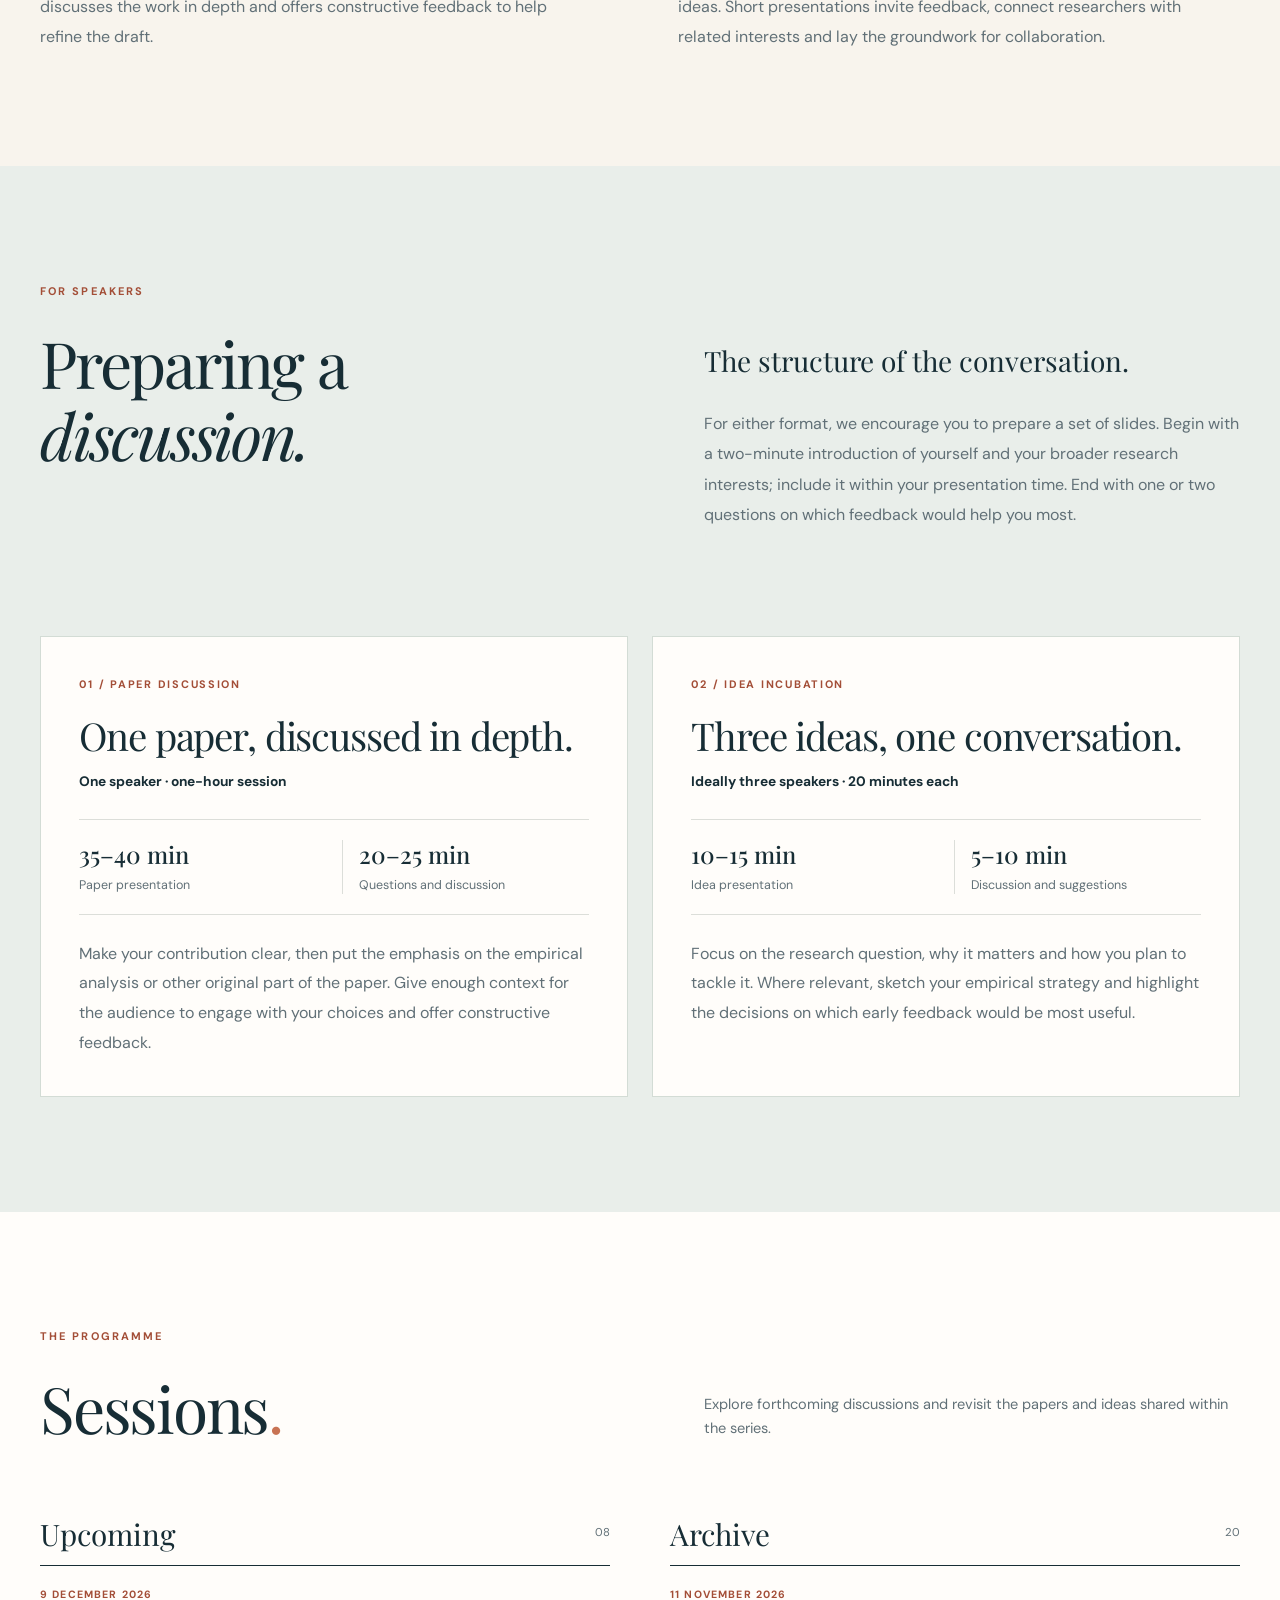
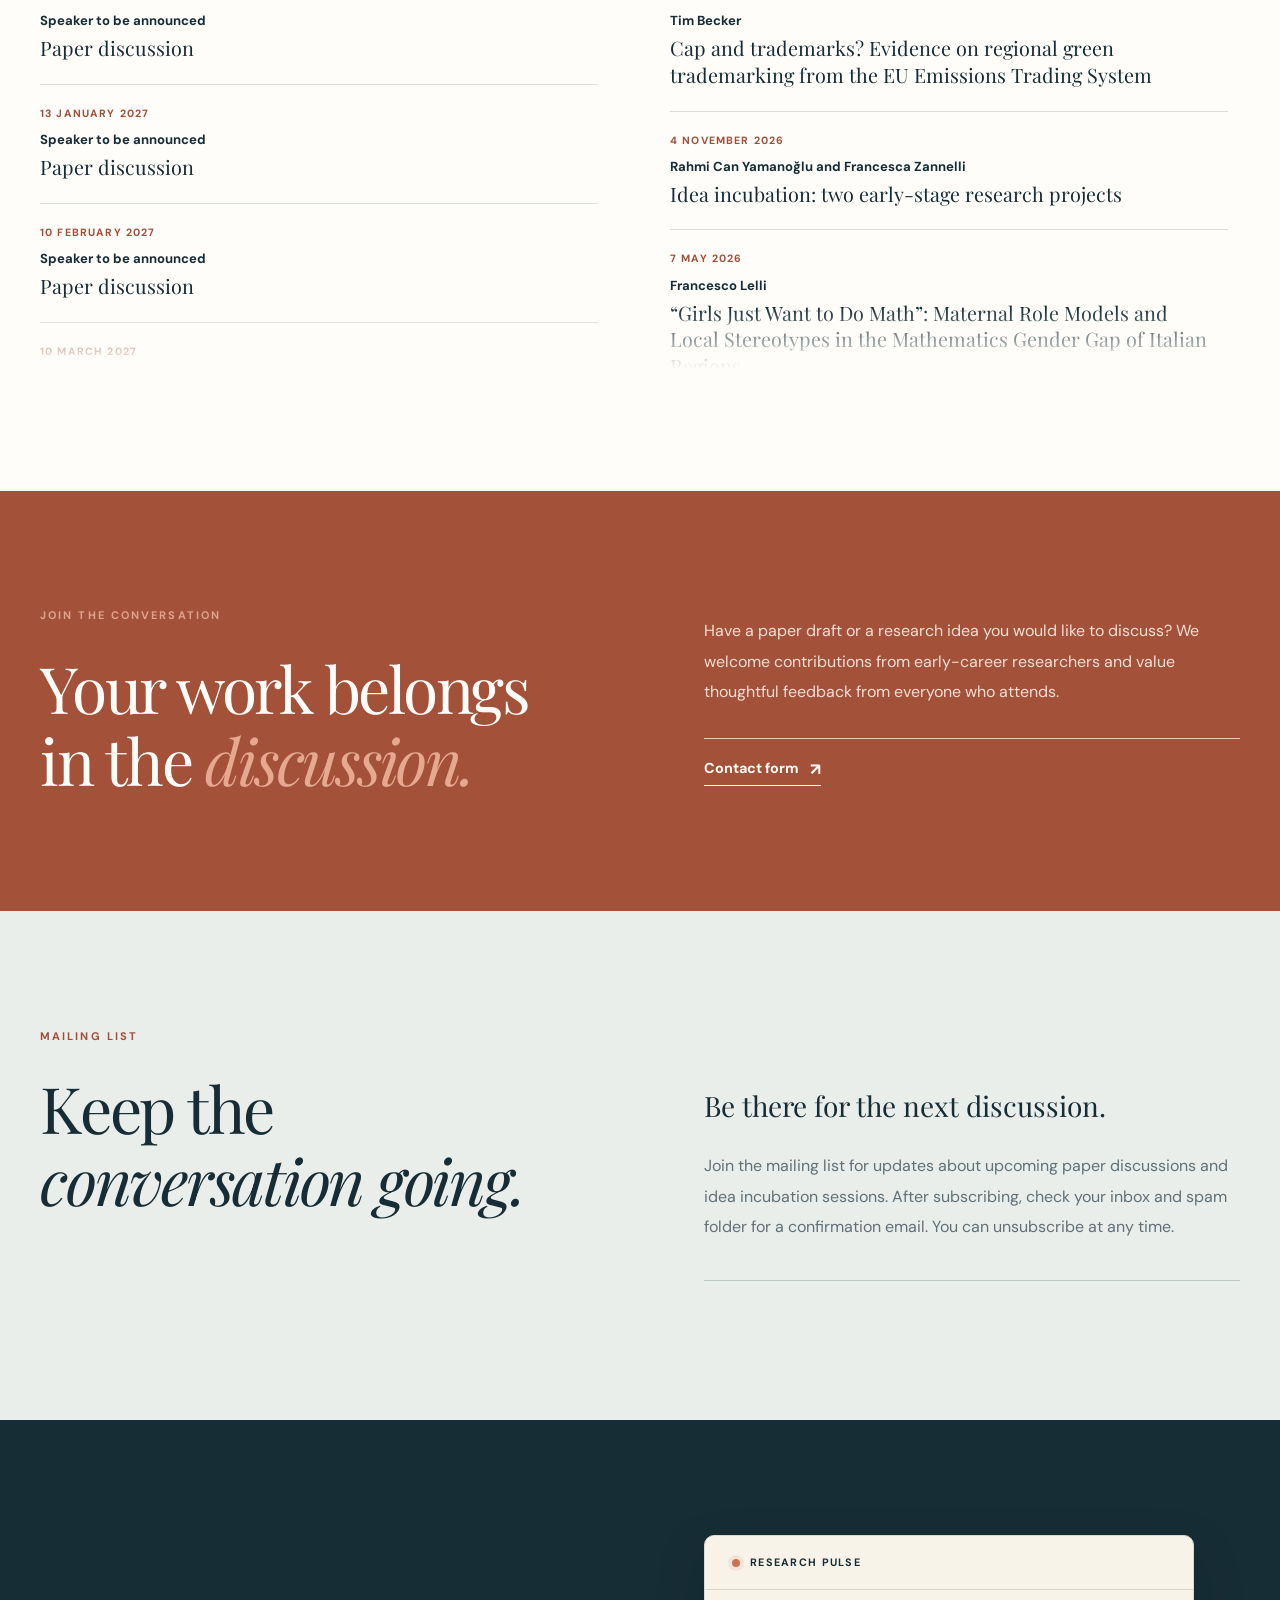
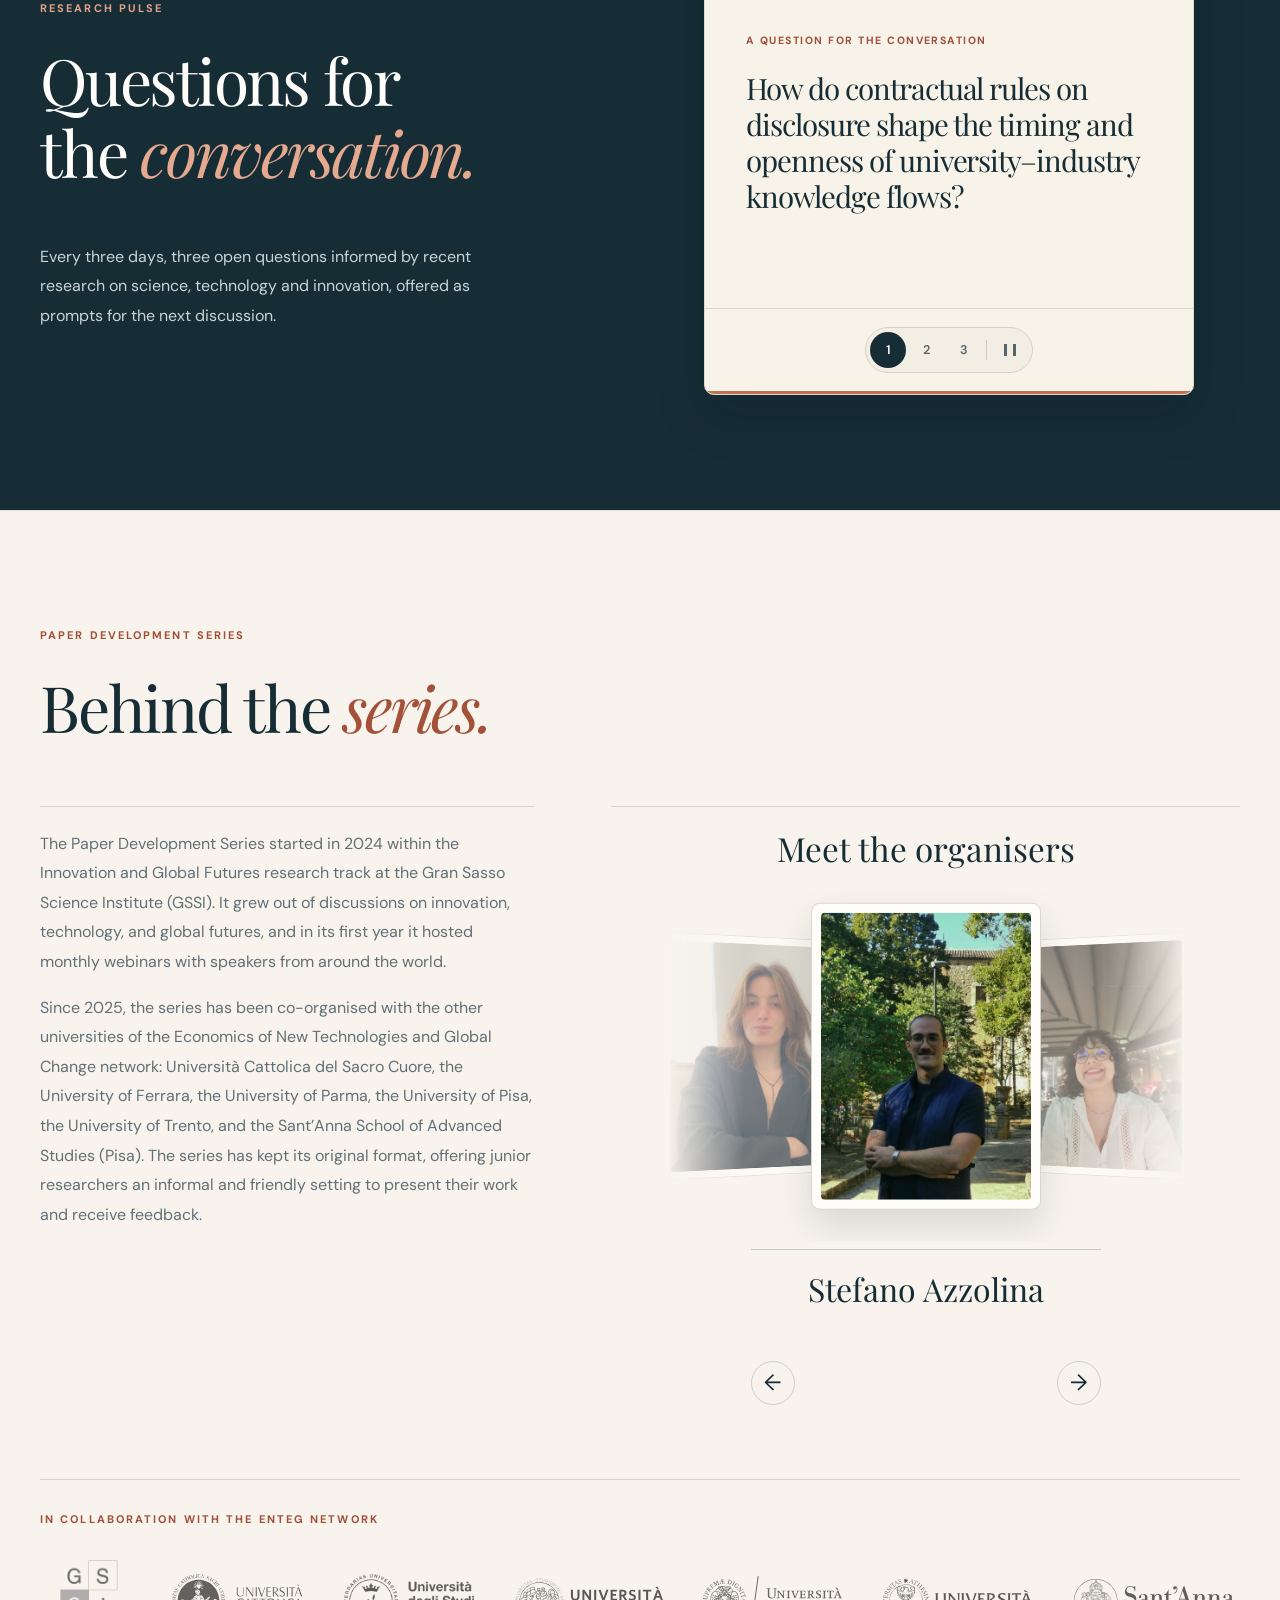
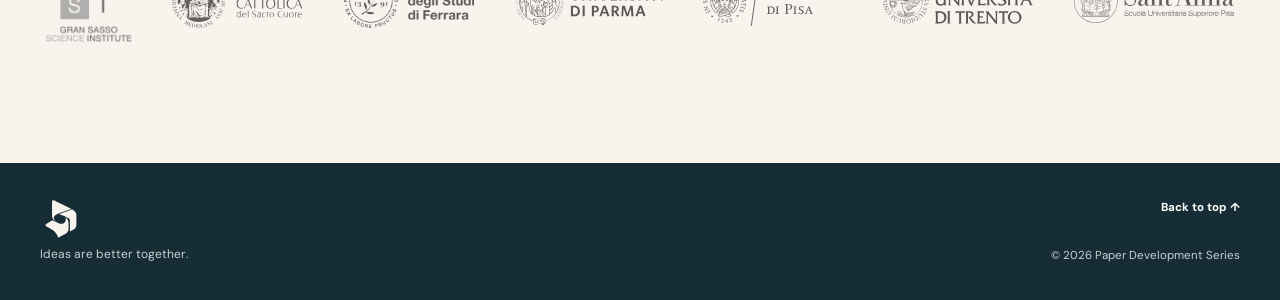
==== commit dce17292: "Replace the header link row with a compact dropdown menu" ====
--- a/index.html
+++ b/index.html
@@ -7,7 +7,7 @@
     <meta name="description" content="Paper Development Series is a space for early-career researchers to share work in progress, exchange ideas, and develop their papers together.">
     <title>Paper Development Series</title>
     <link rel="icon" href="favicon.svg?v=3" type="image/svg+xml">
-    <link rel="stylesheet" href="styles.css?v=36">
+    <link rel="stylesheet" href="styles.css?v=37">
     <script>
       // Load edited session data fresh, then start the page after the DOM is ready.
       document.addEventListener('DOMContentLoaded', () => {
@@ -15,7 +15,7 @@
         dataScript.src = 'site-data.js?fresh=' + Date.now();
         dataScript.onload = () => {
           const appScript = document.createElement('script');
-          appScript.src = 'script.js?v=27';
+          appScript.src = 'script.js?v=28';
           document.body.append(appScript);
         };
         document.body.append(dataScript);
@@ -27,7 +27,7 @@
     <header class="site-header">
       <div class="shell header-inner">
         <a class="brand" href="#top" aria-label="Paper Development Series, home"><img class="brand-mark" src="brand-mark.svg" alt="" width="44" height="44"><span class="brand-name">Paper Development Series</span></a>
-        <button class="menu-toggle" type="button" aria-controls="primary-nav" aria-expanded="false">Menu <span aria-hidden="true">☰</span></button>
+        <button class="menu-toggle" type="button" aria-controls="primary-nav" aria-expanded="false" aria-label="Menu">Menu <span class="menu-chevron" aria-hidden="true"></span></button>
         <nav id="primary-nav" class="nav" aria-label="Main navigation">
           <a href="#about">About</a><a href="#prepare">Prepare</a><a href="#sessions">Sessions</a><a href="#participate">Take part</a><a href="#mailing-list">Mailing list</a><a href="#research-pulse">Research pulse</a><a href="#behind-the-series">Behind the series</a>
         </nav>
--- a/styles.css
+++ b/styles.css
@@ -215,3 +215,15 @@
 .behind-people h3{text-align:center;margin-bottom:4px}
 .behind-section .partners{margin-top:clamp(42px,6vw,74px)}
 @media(max-width:780px){.behind-grid{grid-template-columns:1fr}.behind-people h3{text-align:left}}
+
+/* Compact navigation disclosure on desktop and mobile. */
+.header-inner{position:relative}
+.site-header .menu-toggle{display:inline-flex;align-items:center;justify-content:center;gap:10px;min-height:44px;padding:9px 15px;border:1px solid #c4cdc9;border-radius:6px;background:var(--paper);color:var(--ink);font-size:.82rem;font-weight:700;cursor:pointer}
+.site-header .menu-toggle:hover,.site-header .menu-toggle[aria-expanded="true"]{background:#ece9e0}
+.menu-chevron{width:8px;height:8px;border-right:1.5px solid currentColor;border-bottom:1.5px solid currentColor;transform:translateY(-2px) rotate(45deg)}
+.menu-toggle[aria-expanded="true"] .menu-chevron{transform:translateY(2px) rotate(225deg)}
+.site-header .nav{display:none;position:absolute;top:calc(100% - 6px);right:0;left:auto;width:min(250px,100%);max-height:calc(100dvh - 100px);overflow:auto;padding:7px;flex-direction:column;flex-wrap:nowrap;align-items:stretch;justify-content:flex-start;gap:2px;background:var(--paper);border:1px solid #d4d8d0;border-radius:8px;box-shadow:0 14px 32px #172d3526}
+.site-header .nav.is-open{display:flex}
+.site-header .nav a{padding:9px 12px;border-radius:4px;font-size:.88rem}
+.site-header .nav a:hover,.site-header .nav a:focus-visible{background:#f1ece2;color:var(--ink)}
+@media(max-width:400px){.site-header .menu-toggle{padding-inline:10px}}
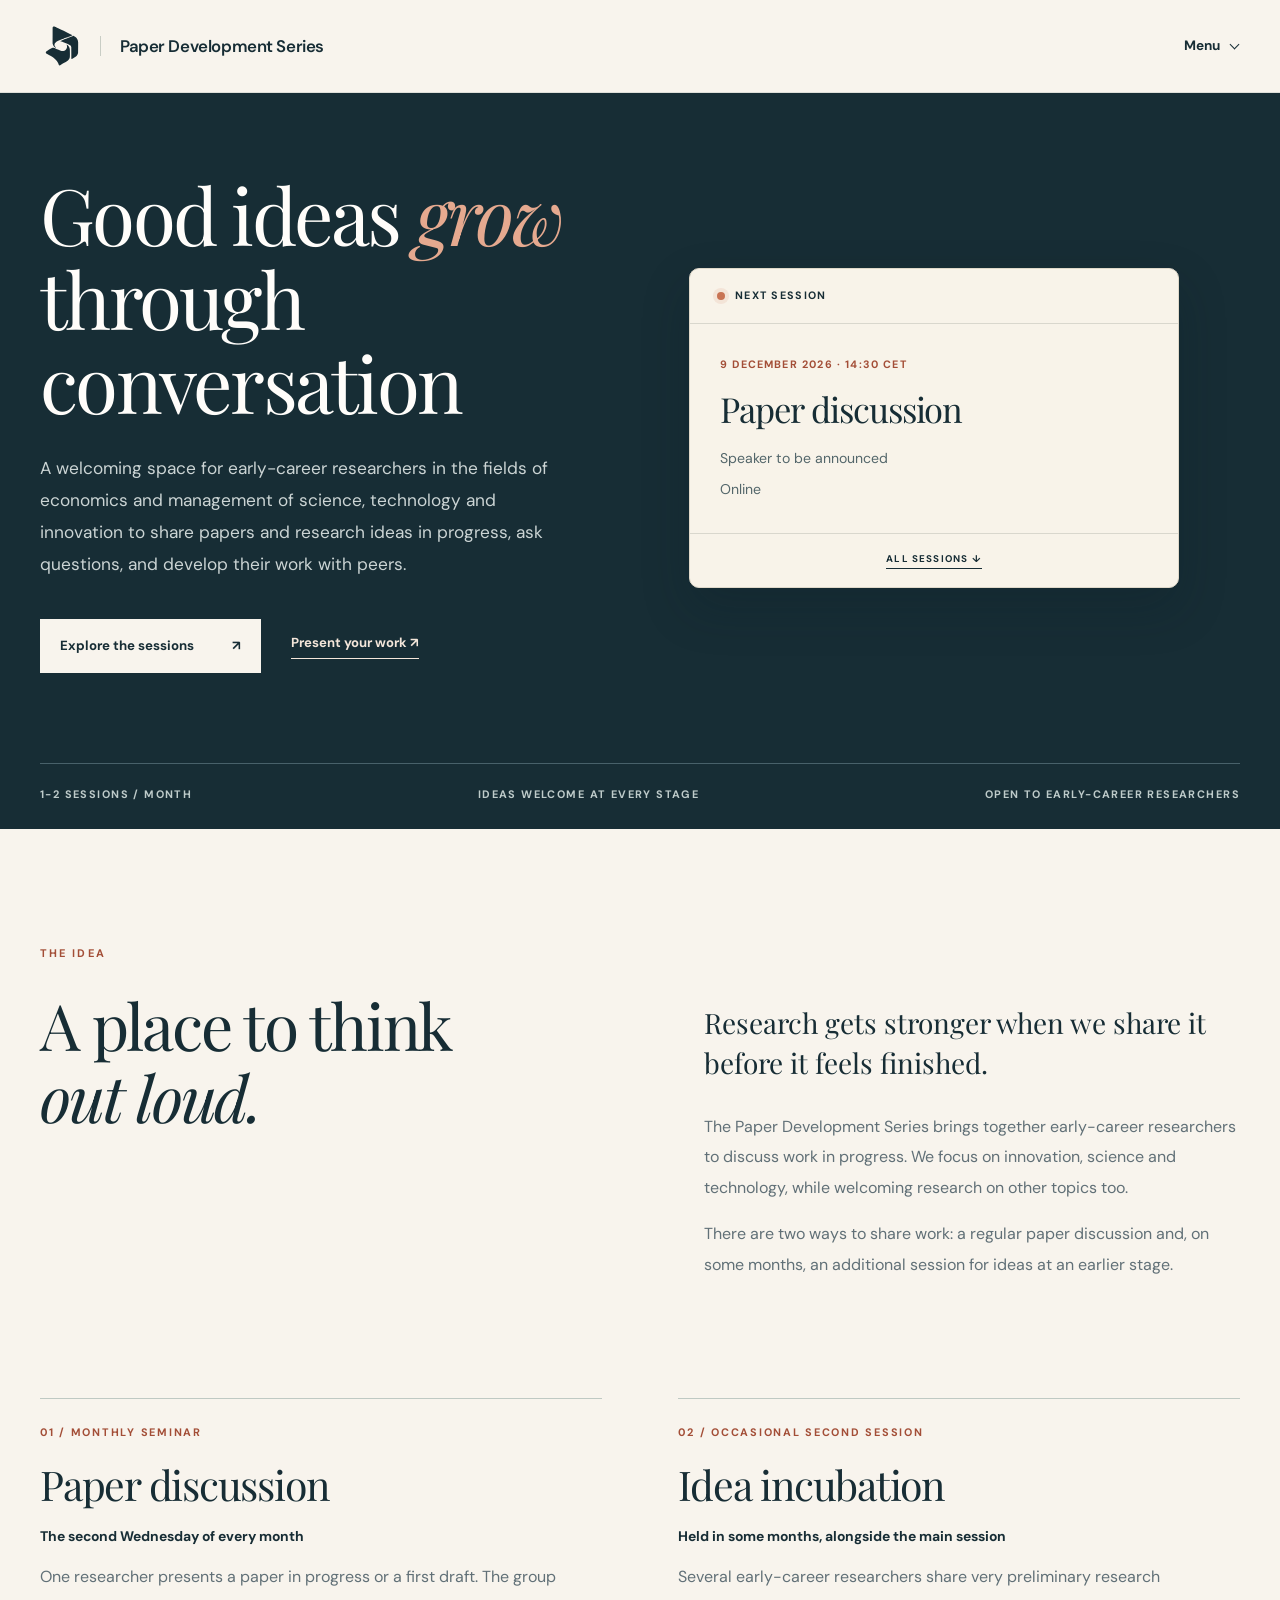
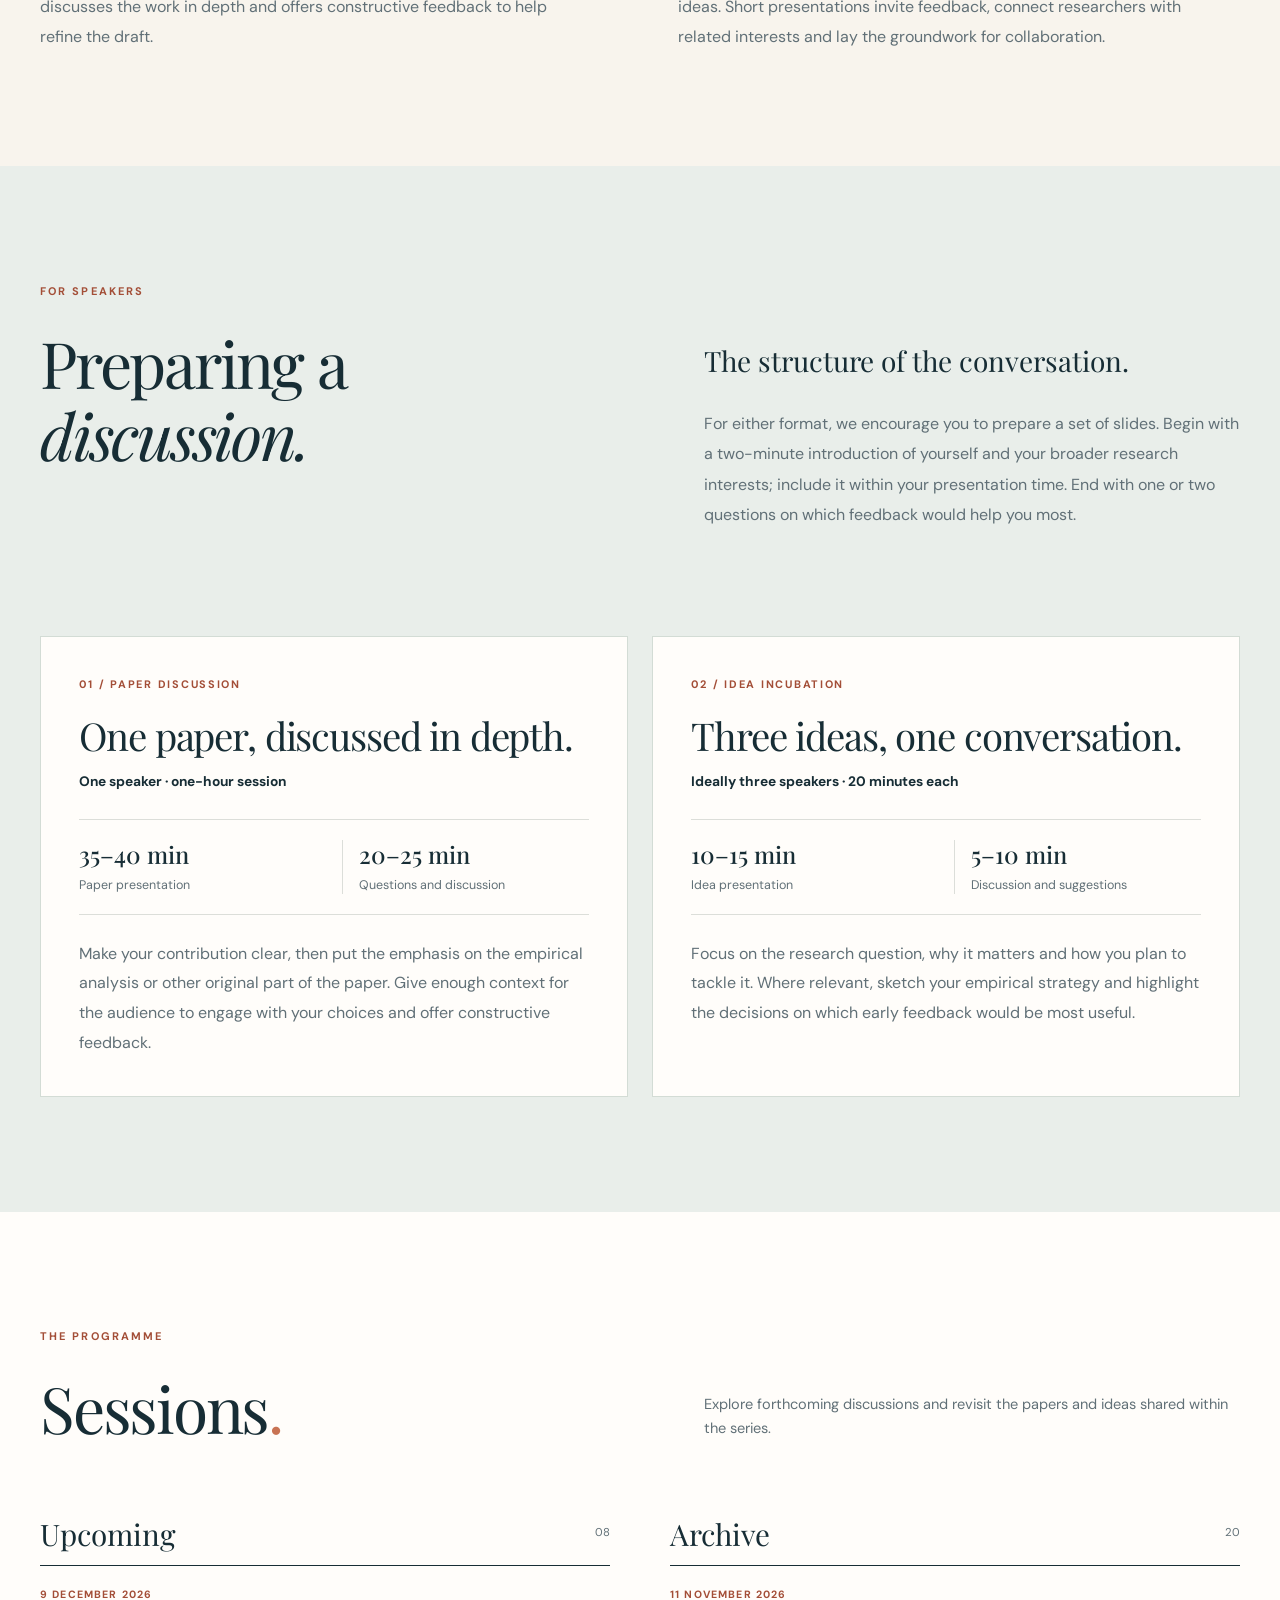
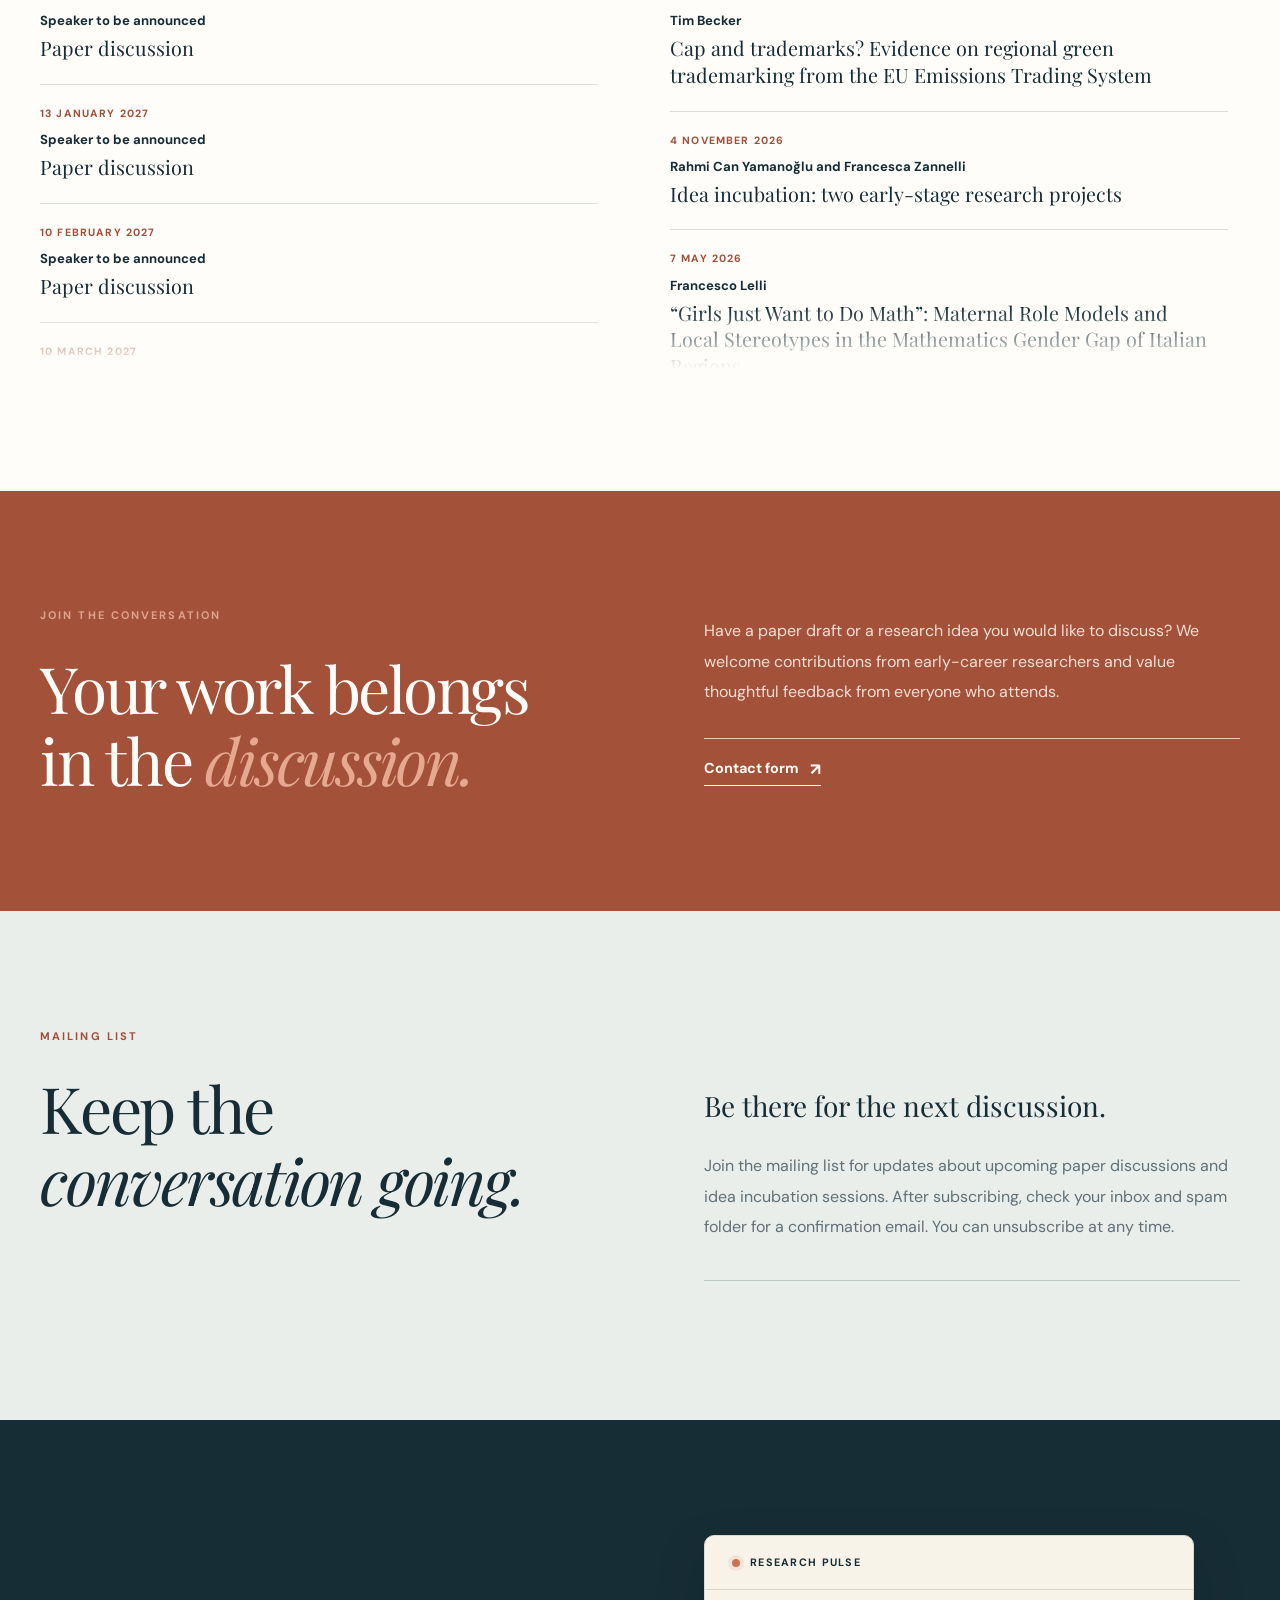
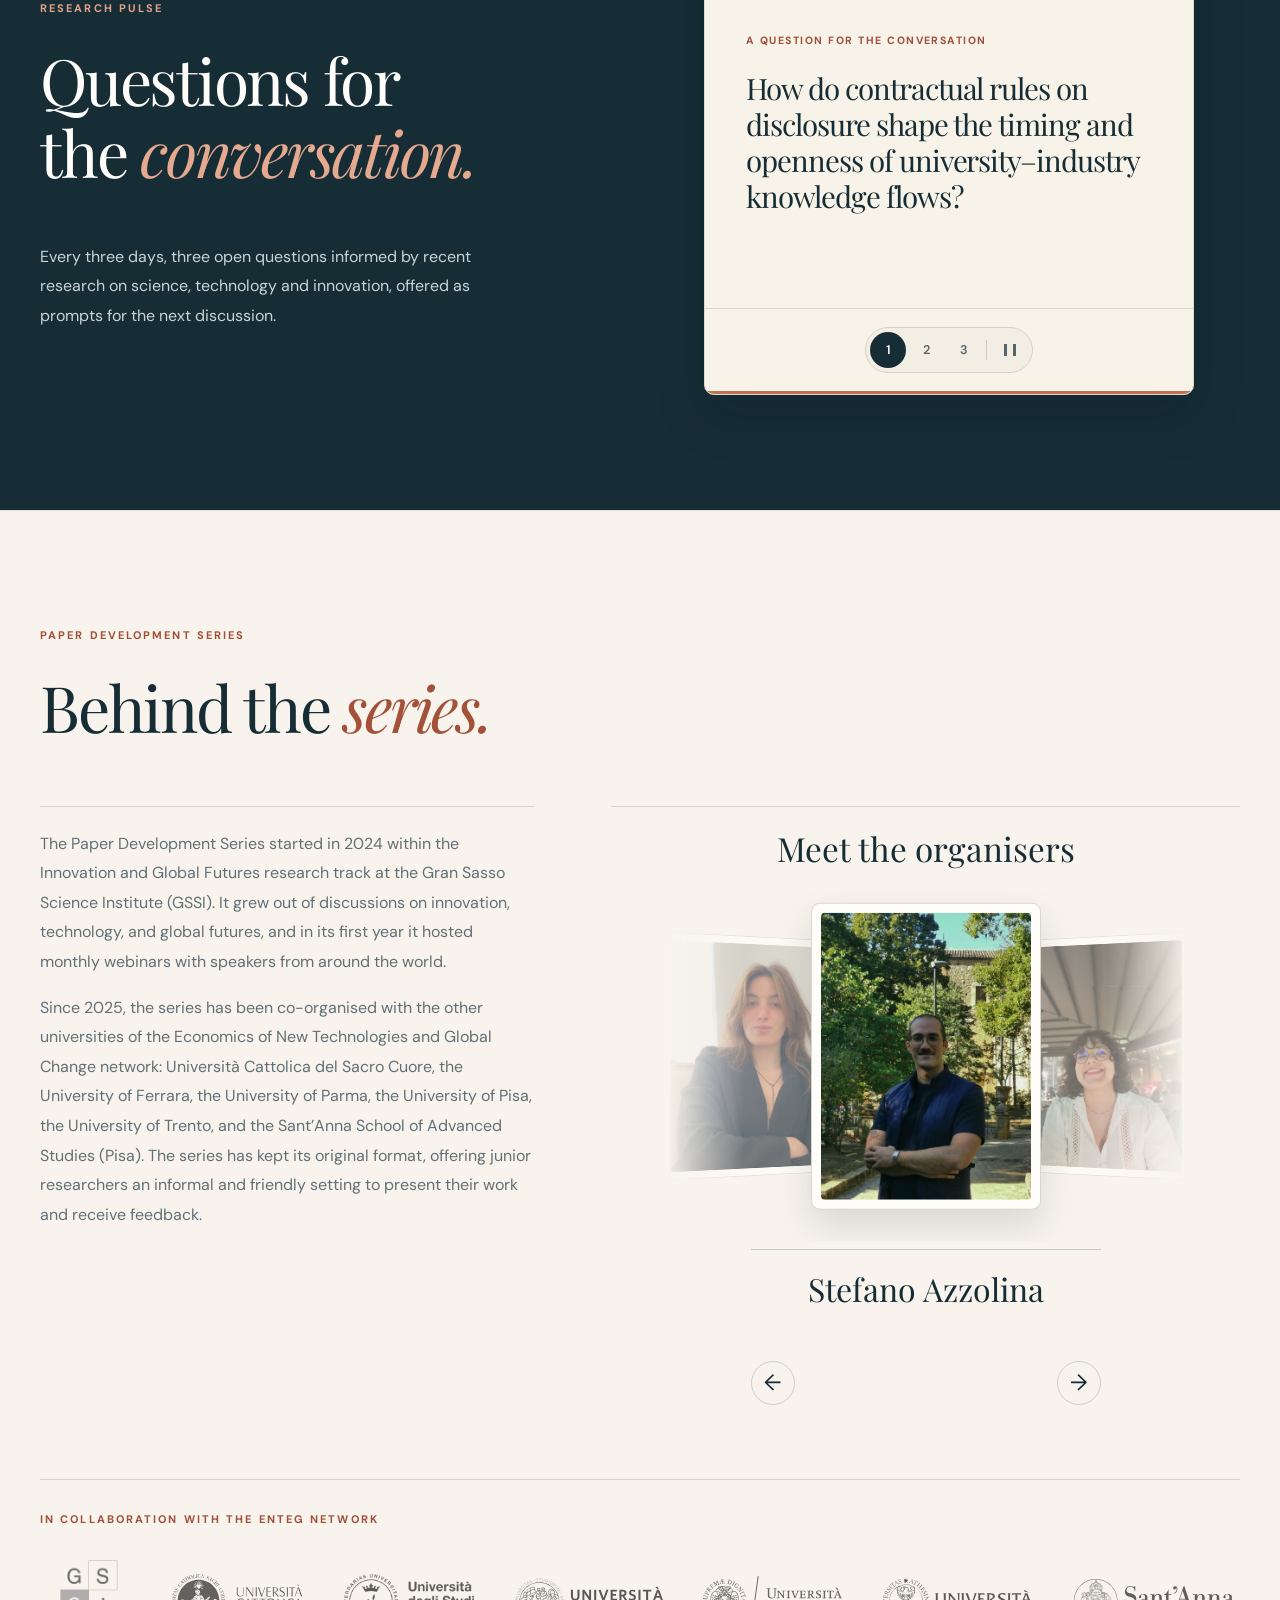
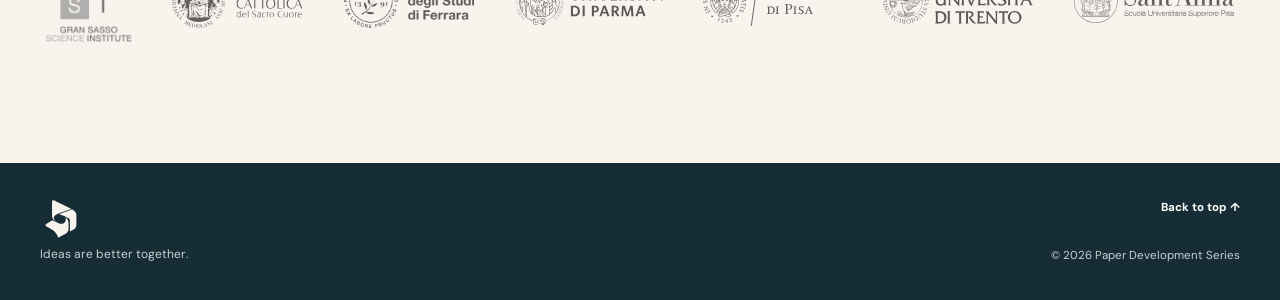
==== commit 9b490057: "Refine the navigation dropdown to match the site typography" ====
--- a/index.html
+++ b/index.html
@@ -7,7 +7,7 @@
     <meta name="description" content="Paper Development Series is a space for early-career researchers to share work in progress, exchange ideas, and develop their papers together.">
     <title>Paper Development Series</title>
     <link rel="icon" href="favicon.svg?v=3" type="image/svg+xml">
-    <link rel="stylesheet" href="styles.css?v=37">
+    <link rel="stylesheet" href="styles.css?v=38">
     <script>
       // Load edited session data fresh, then start the page after the DOM is ready.
       document.addEventListener('DOMContentLoaded', () => {
--- a/styles.css
+++ b/styles.css
@@ -216,14 +216,14 @@
 .behind-section .partners{margin-top:clamp(42px,6vw,74px)}
 @media(max-width:780px){.behind-grid{grid-template-columns:1fr}.behind-people h3{text-align:left}}
 
-/* Compact navigation disclosure on desktop and mobile. */
+/* Header dropdown, aligned to the right edge of the site. */
 .header-inner{position:relative}
-.site-header .menu-toggle{display:inline-flex;align-items:center;justify-content:center;gap:10px;min-height:44px;padding:9px 15px;border:1px solid #c4cdc9;border-radius:6px;background:var(--paper);color:var(--ink);font-size:.82rem;font-weight:700;cursor:pointer}
-.site-header .menu-toggle:hover,.site-header .menu-toggle[aria-expanded="true"]{background:#ece9e0}
-.menu-chevron{width:8px;height:8px;border-right:1.5px solid currentColor;border-bottom:1.5px solid currentColor;transform:translateY(-2px) rotate(45deg)}
+.site-header .menu-toggle{display:inline-flex;align-items:center;justify-content:center;gap:11px;min-height:44px;padding:8px 0 8px 12px;border:0;background:transparent;color:var(--ink);font-size:.85rem;font-weight:700;cursor:pointer;white-space:nowrap}
+.site-header .menu-toggle:hover,.site-header .menu-toggle[aria-expanded="true"]{color:#a35139}
+.menu-chevron{width:7px;height:7px;margin-right:2px;border-right:1.5px solid currentColor;border-bottom:1.5px solid currentColor;transform:translateY(-2px) rotate(45deg)}
 .menu-toggle[aria-expanded="true"] .menu-chevron{transform:translateY(2px) rotate(225deg)}
-.site-header .nav{display:none;position:absolute;top:calc(100% - 6px);right:0;left:auto;width:min(250px,100%);max-height:calc(100dvh - 100px);overflow:auto;padding:7px;flex-direction:column;flex-wrap:nowrap;align-items:stretch;justify-content:flex-start;gap:2px;background:var(--paper);border:1px solid #d4d8d0;border-radius:8px;box-shadow:0 14px 32px #172d3526}
-.site-header .nav.is-open{display:flex}
-.site-header .nav a{padding:9px 12px;border-radius:4px;font-size:.88rem}
-.site-header .nav a:hover,.site-header .nav a:focus-visible{background:#f1ece2;color:var(--ink)}
-@media(max-width:400px){.site-header .menu-toggle{padding-inline:10px}}
+.site-header .nav{display:none;position:absolute;top:100%;right:0;left:auto;width:min(440px,100%);max-height:calc(100dvh - 100px);overflow:auto;padding:10px 24px 14px;grid-template-columns:repeat(2,minmax(0,1fr));gap:0 24px;align-items:stretch;background:var(--paper);border:1px solid var(--line);border-top:2px solid var(--accent);box-shadow:0 16px 30px #172d351a}
+.site-header .nav.is-open{display:grid}
+.site-header .nav a{padding:13px 0;border-bottom:1px solid var(--line);font:400 1.16rem/1.25 var(--serif);white-space:normal}
+.site-header .nav a:hover,.site-header .nav a:focus-visible{color:#a35139}
+@media(max-width:560px){.site-header .nav{width:min(280px,100%);grid-template-columns:1fr;padding-inline:18px}.site-header .nav a{padding-block:10px}}
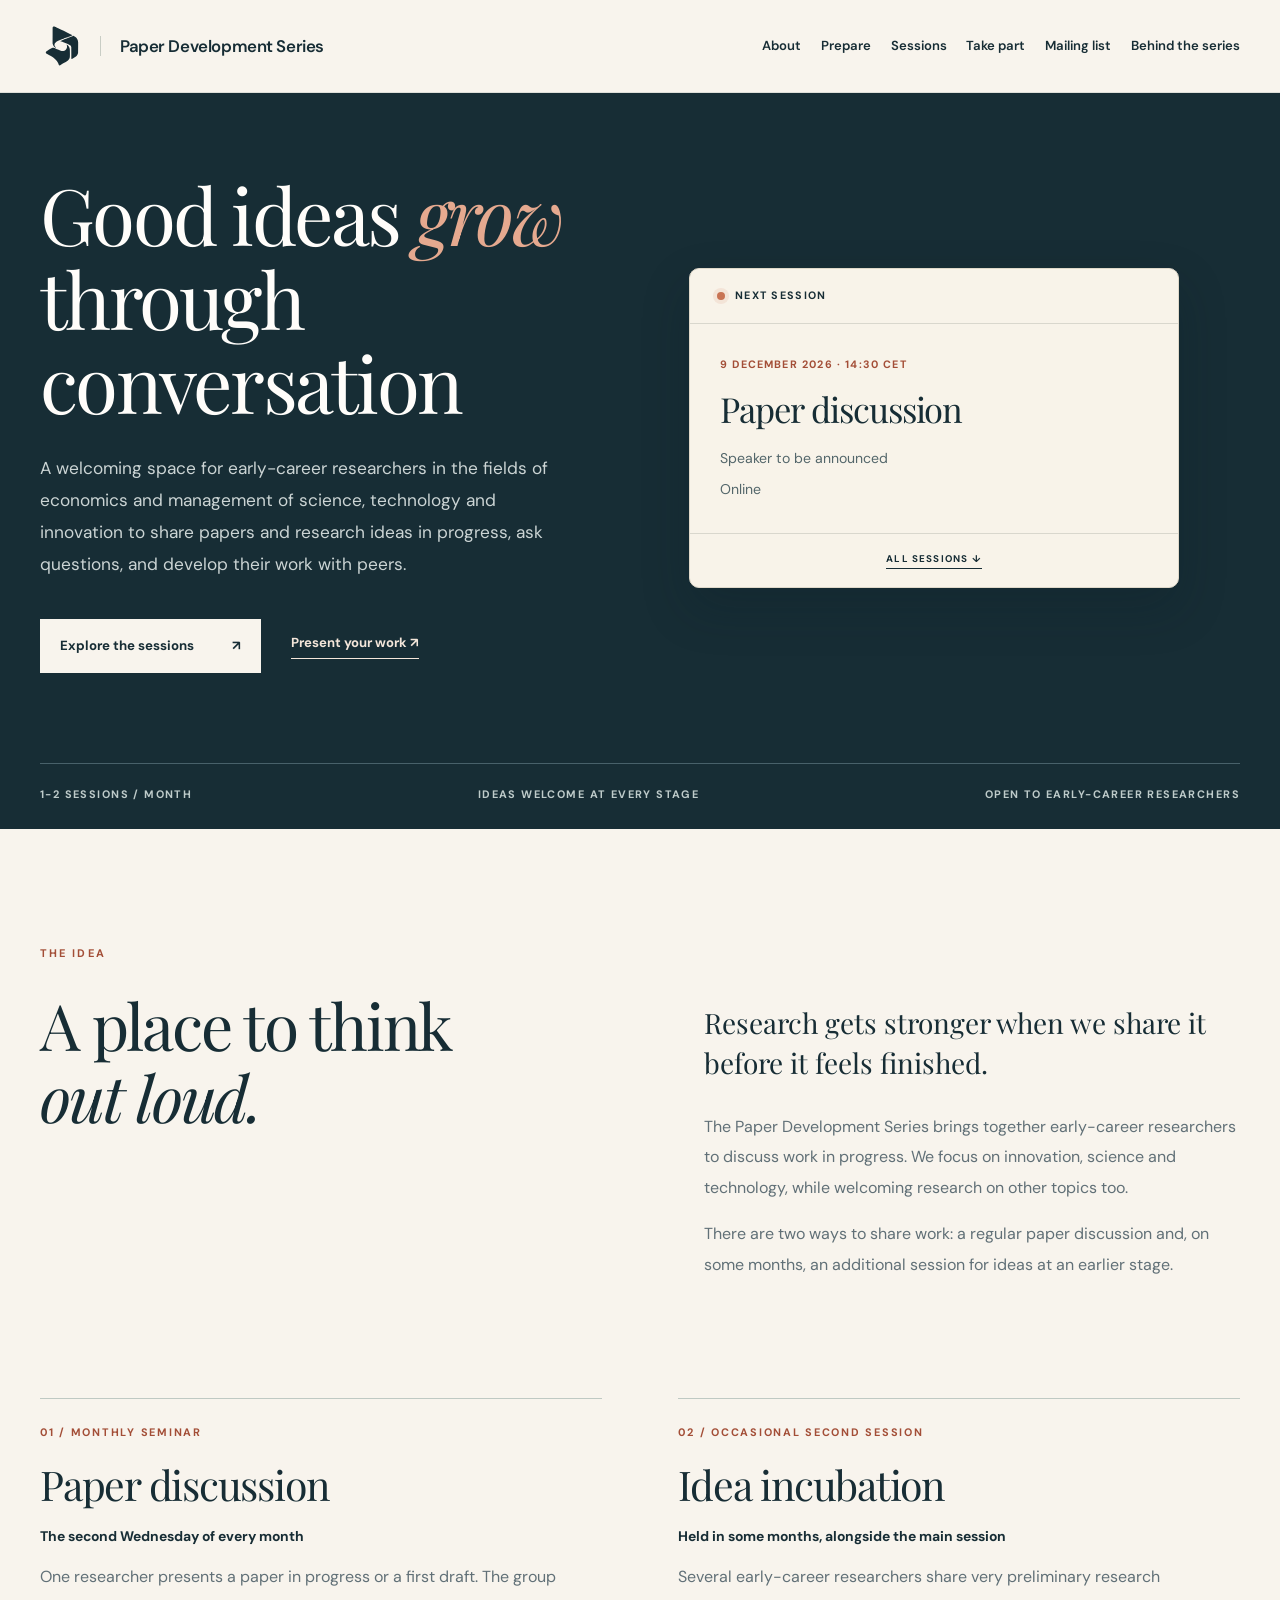
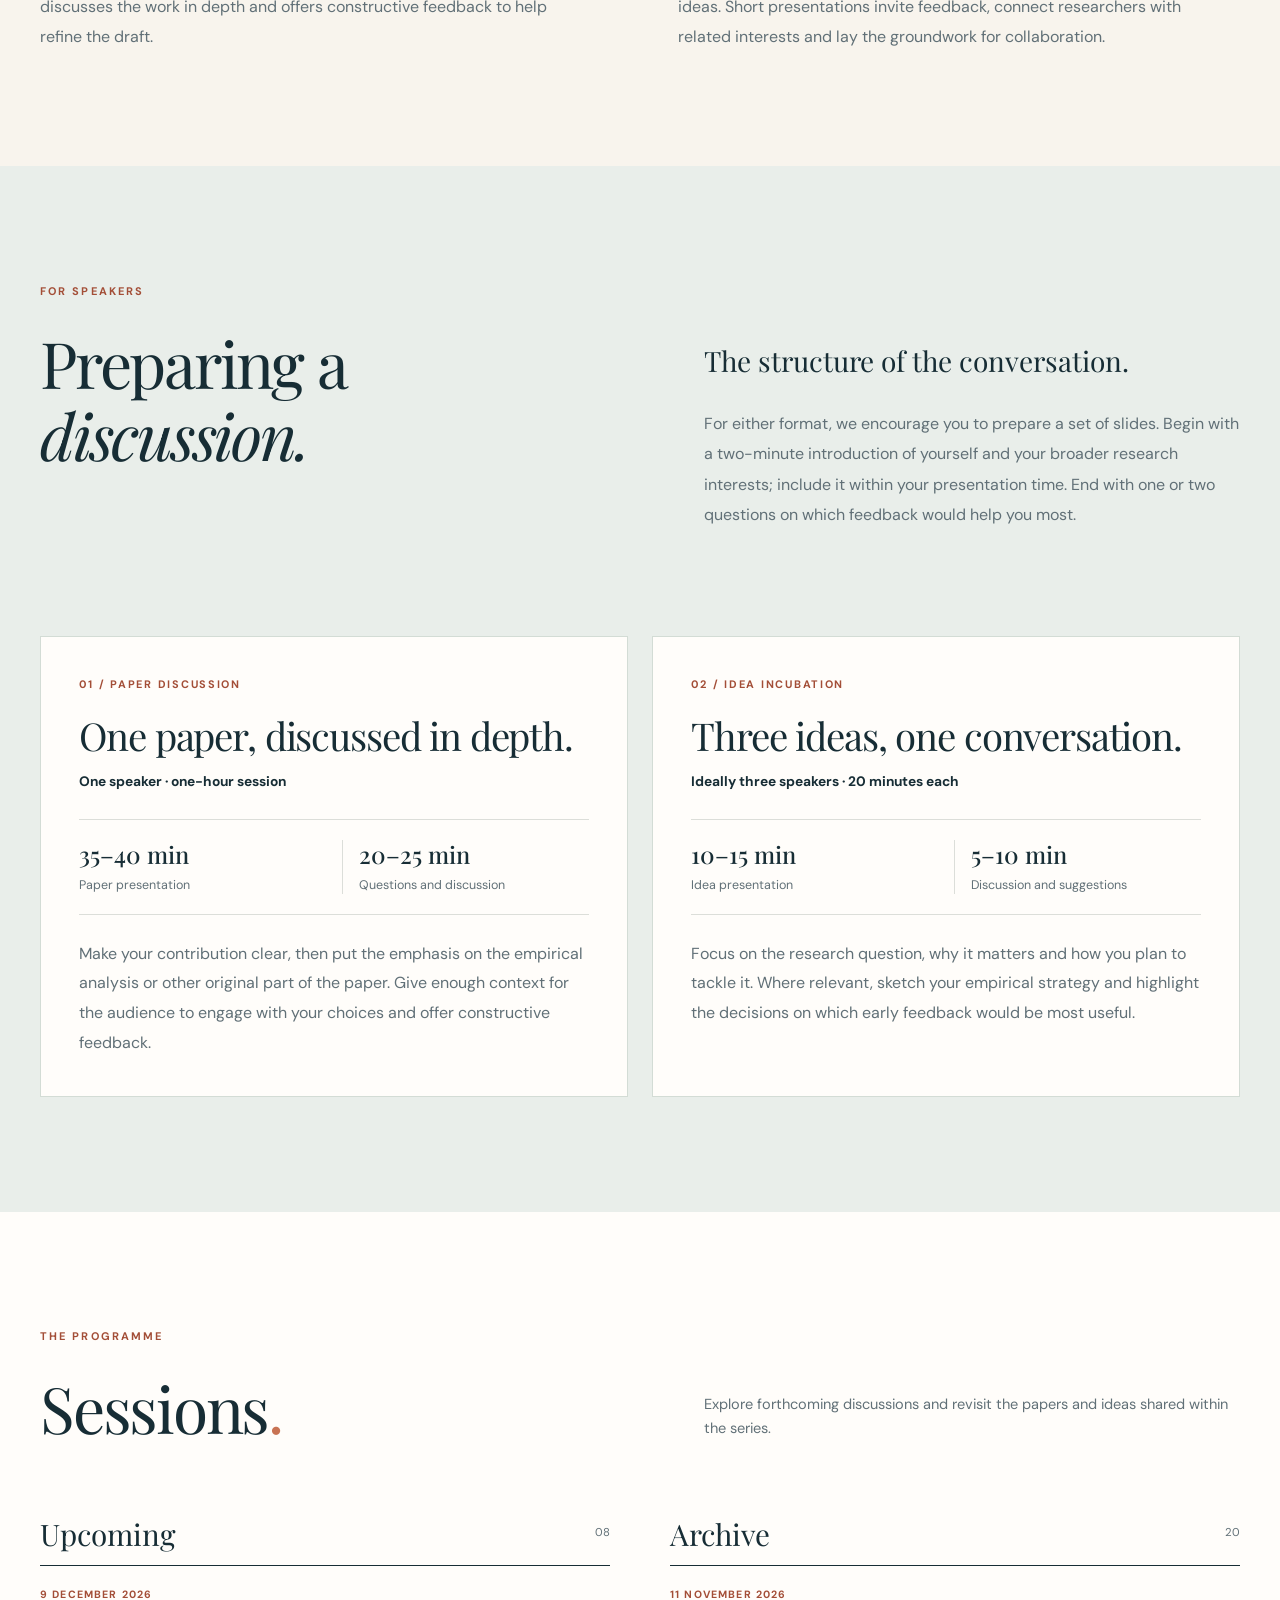
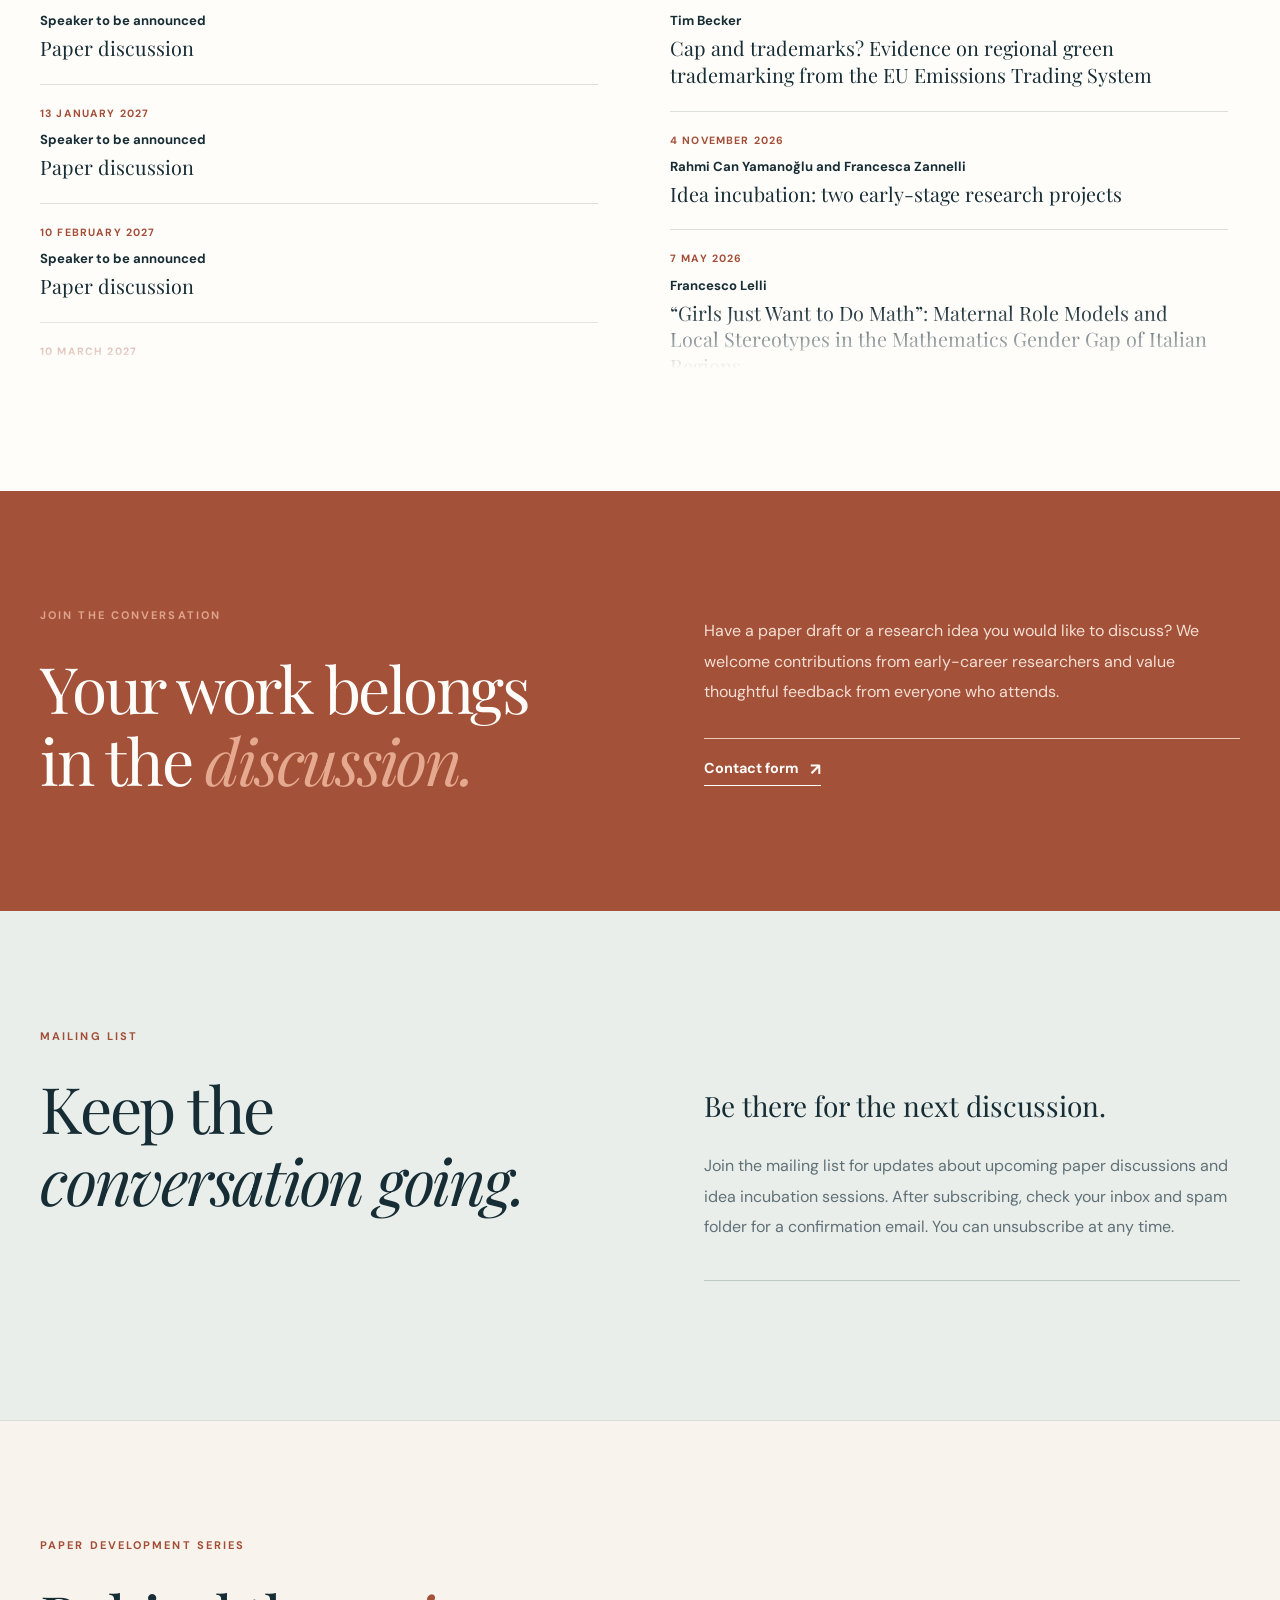
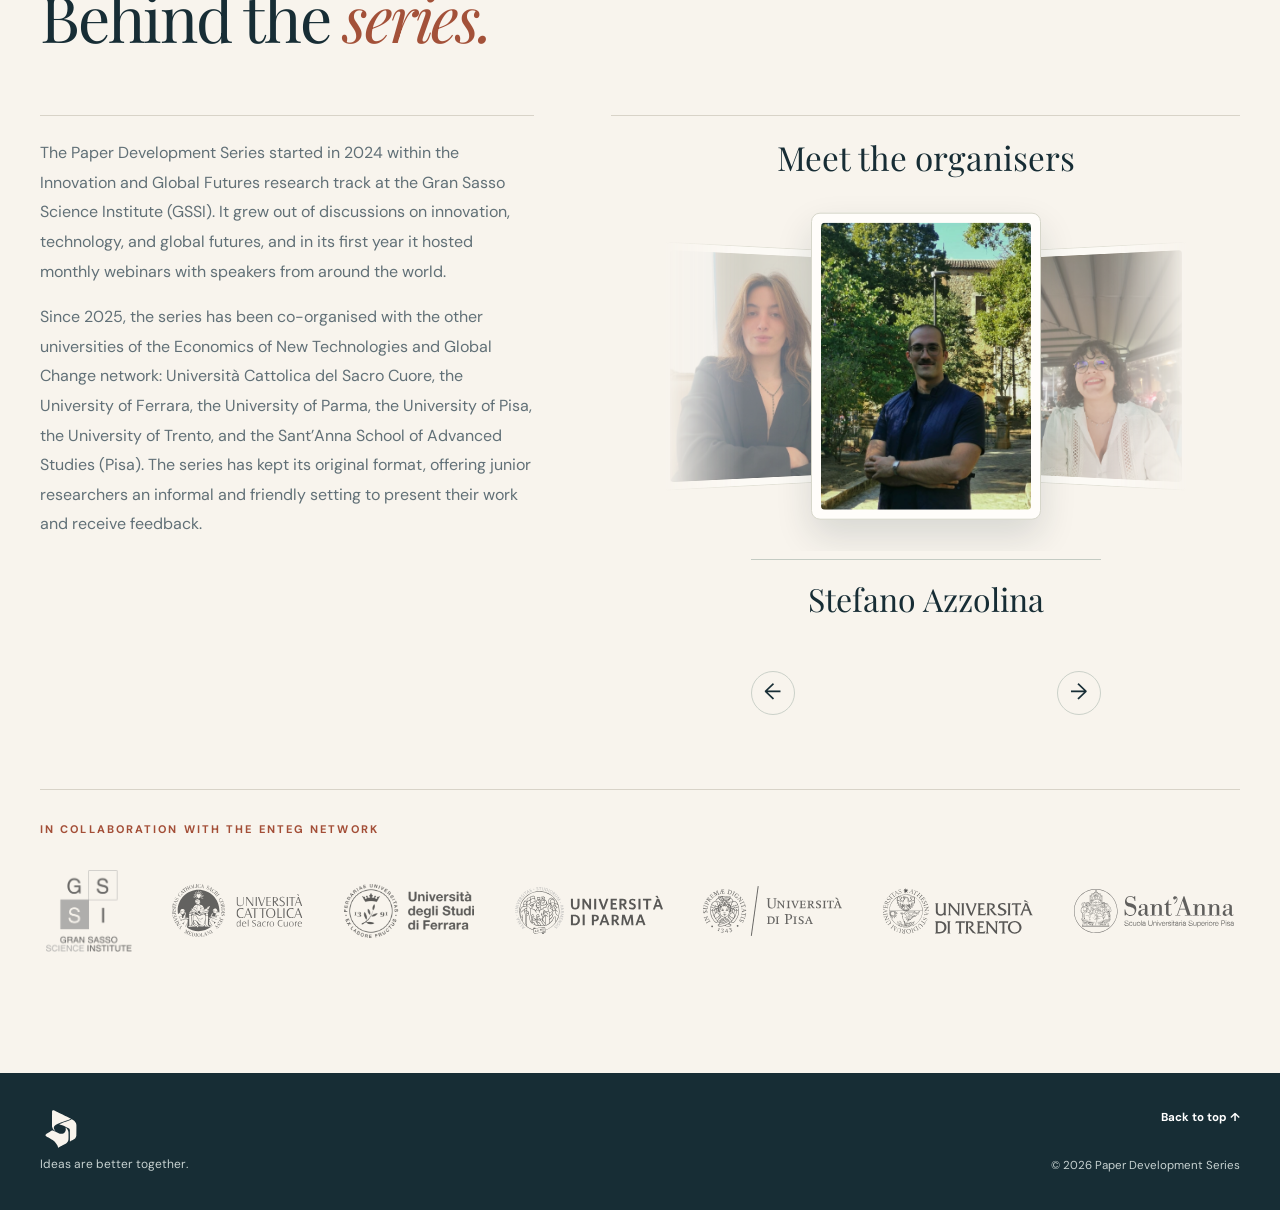
==== commit a6ad7799: "Hide Research Pulse and restore the original header navigation" ====
--- a/index.html
+++ b/index.html
@@ -7,7 +7,7 @@
     <meta name="description" content="Paper Development Series is a space for early-career researchers to share work in progress, exchange ideas, and develop their papers together.">
     <title>Paper Development Series</title>
     <link rel="icon" href="favicon.svg?v=3" type="image/svg+xml">
-    <link rel="stylesheet" href="styles.css?v=38">
+    <link rel="stylesheet" href="styles.css?v=39">
     <script>
       // Load edited session data fresh, then start the page after the DOM is ready.
       document.addEventListener('DOMContentLoaded', () => {
@@ -27,9 +27,9 @@
     <header class="site-header">
       <div class="shell header-inner">
         <a class="brand" href="#top" aria-label="Paper Development Series, home"><img class="brand-mark" src="brand-mark.svg" alt="" width="44" height="44"><span class="brand-name">Paper Development Series</span></a>
-        <button class="menu-toggle" type="button" aria-controls="primary-nav" aria-expanded="false" aria-label="Menu">Menu <span class="menu-chevron" aria-hidden="true"></span></button>
+        <button class="menu-toggle" type="button" aria-controls="primary-nav" aria-expanded="false">Menu <span aria-hidden="true">☰</span></button>
         <nav id="primary-nav" class="nav" aria-label="Main navigation">
-          <a href="#about">About</a><a href="#prepare">Prepare</a><a href="#sessions">Sessions</a><a href="#participate">Take part</a><a href="#mailing-list">Mailing list</a><a href="#research-pulse">Research pulse</a><a href="#behind-the-series">Behind the series</a>
+          <a href="#about">About</a><a href="#prepare">Prepare</a><a href="#sessions">Sessions</a><a href="#participate">Take part</a><a href="#mailing-list">Mailing list</a><a href="#behind-the-series">Behind the series</a>
         </nav>
       </div>
     </header>
@@ -190,7 +190,7 @@
         </div>
       </section>
 
-      <section class="section pulse-section" id="research-pulse" aria-labelledby="pulse-section-title">
+      <section class="section pulse-section" id="research-pulse" aria-labelledby="pulse-section-title" hidden>
         <div class="shell pulse-grid">
           <div>
             <p class="eyebrow light">Research pulse</p>
--- a/styles.css
+++ b/styles.css
@@ -215,15 +215,3 @@
 .behind-people h3{text-align:center;margin-bottom:4px}
 .behind-section .partners{margin-top:clamp(42px,6vw,74px)}
 @media(max-width:780px){.behind-grid{grid-template-columns:1fr}.behind-people h3{text-align:left}}
-
-/* Header dropdown, aligned to the right edge of the site. */
-.header-inner{position:relative}
-.site-header .menu-toggle{display:inline-flex;align-items:center;justify-content:center;gap:11px;min-height:44px;padding:8px 0 8px 12px;border:0;background:transparent;color:var(--ink);font-size:.85rem;font-weight:700;cursor:pointer;white-space:nowrap}
-.site-header .menu-toggle:hover,.site-header .menu-toggle[aria-expanded="true"]{color:#a35139}
-.menu-chevron{width:7px;height:7px;margin-right:2px;border-right:1.5px solid currentColor;border-bottom:1.5px solid currentColor;transform:translateY(-2px) rotate(45deg)}
-.menu-toggle[aria-expanded="true"] .menu-chevron{transform:translateY(2px) rotate(225deg)}
-.site-header .nav{display:none;position:absolute;top:100%;right:0;left:auto;width:min(440px,100%);max-height:calc(100dvh - 100px);overflow:auto;padding:10px 24px 14px;grid-template-columns:repeat(2,minmax(0,1fr));gap:0 24px;align-items:stretch;background:var(--paper);border:1px solid var(--line);border-top:2px solid var(--accent);box-shadow:0 16px 30px #172d351a}
-.site-header .nav.is-open{display:grid}
-.site-header .nav a{padding:13px 0;border-bottom:1px solid var(--line);font:400 1.16rem/1.25 var(--serif);white-space:normal}
-.site-header .nav a:hover,.site-header .nav a:focus-visible{color:#a35139}
-@media(max-width:560px){.site-header .nav{width:min(280px,100%);grid-template-columns:1fr;padding-inline:18px}.site-header .nav a{padding-block:10px}}
